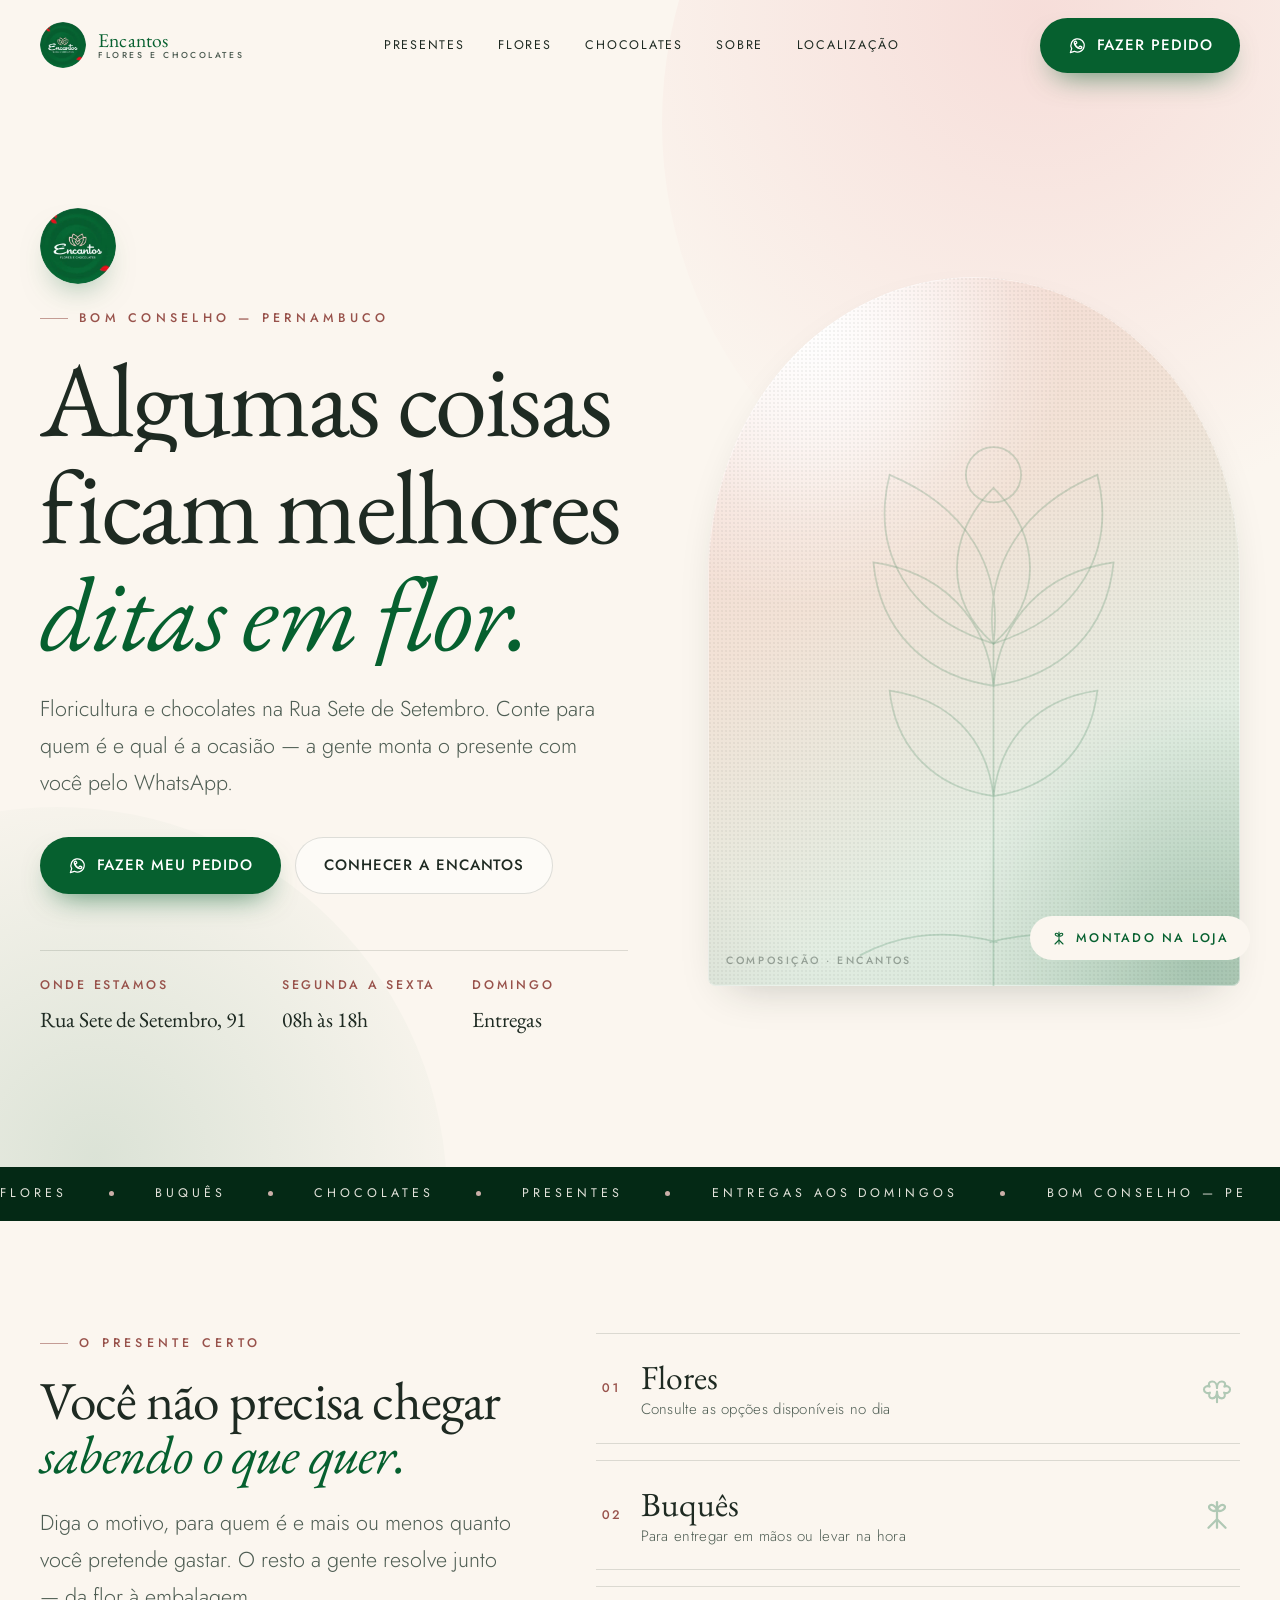
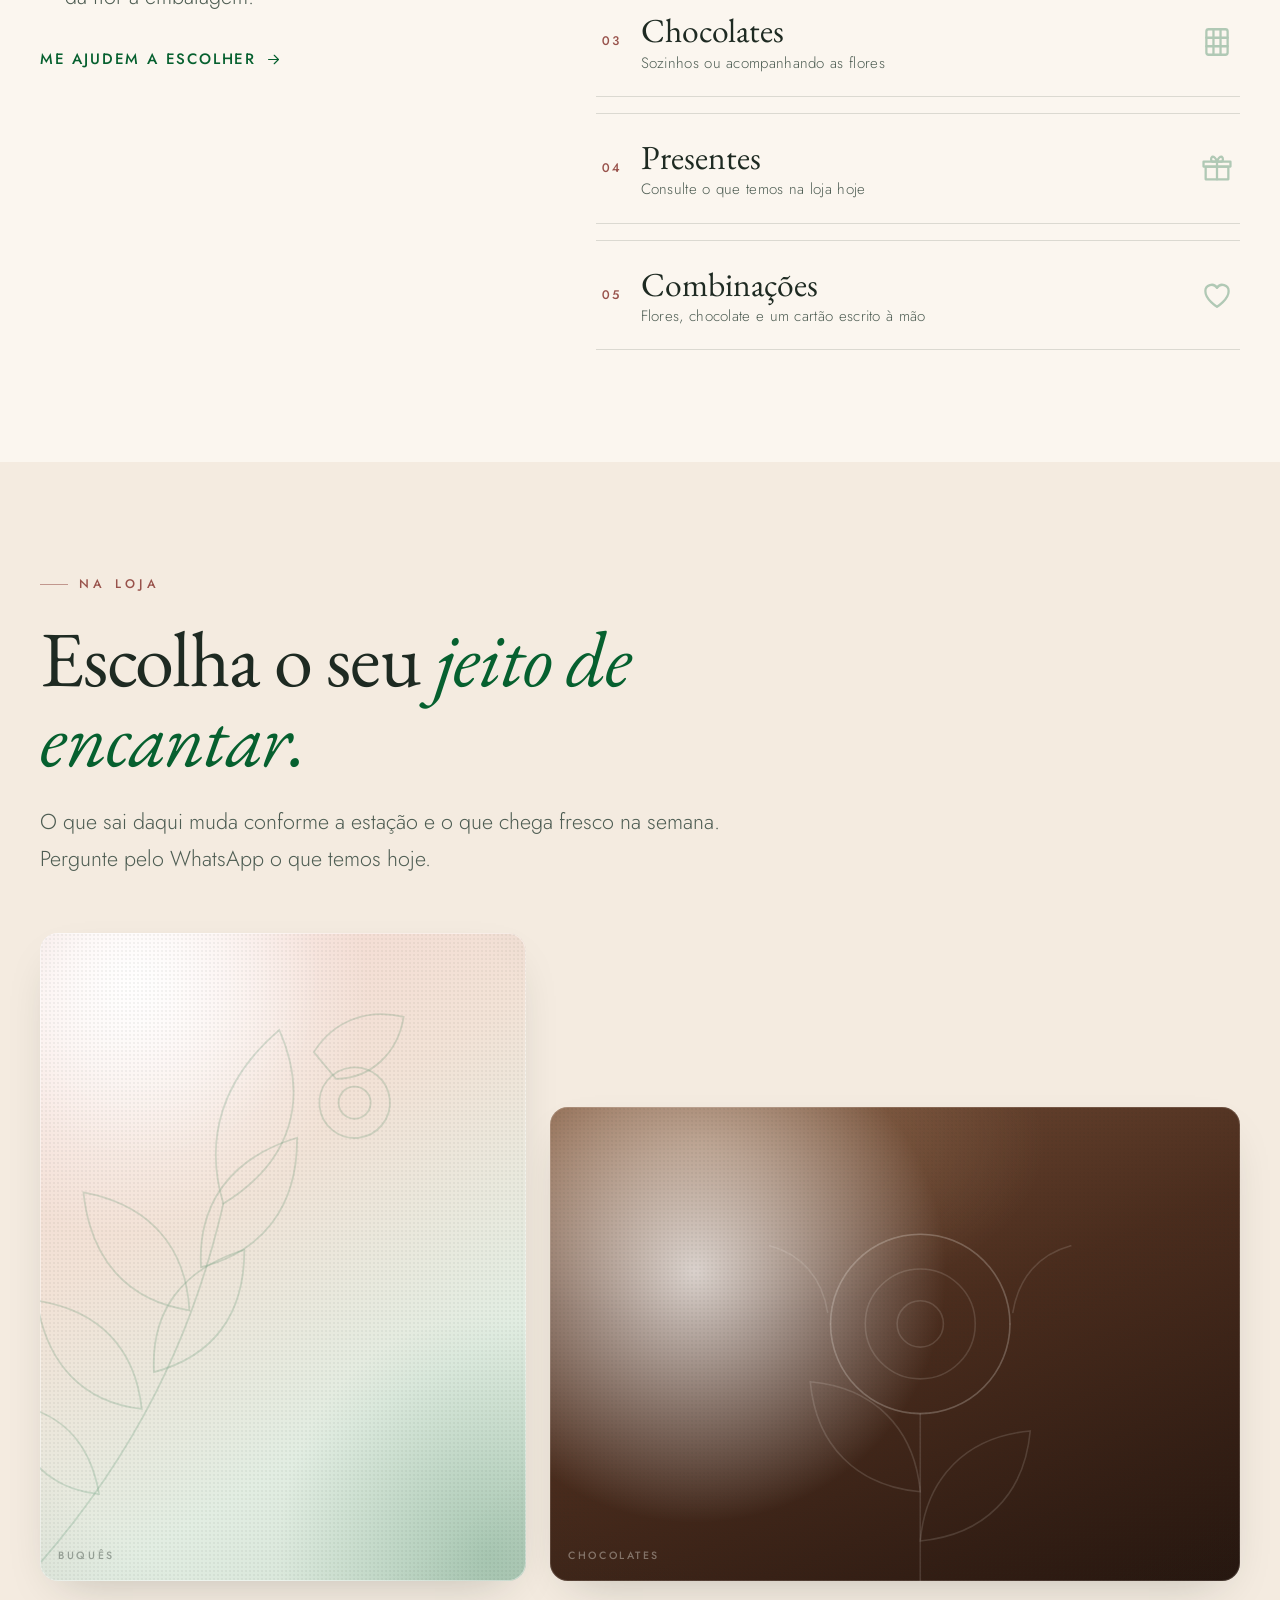
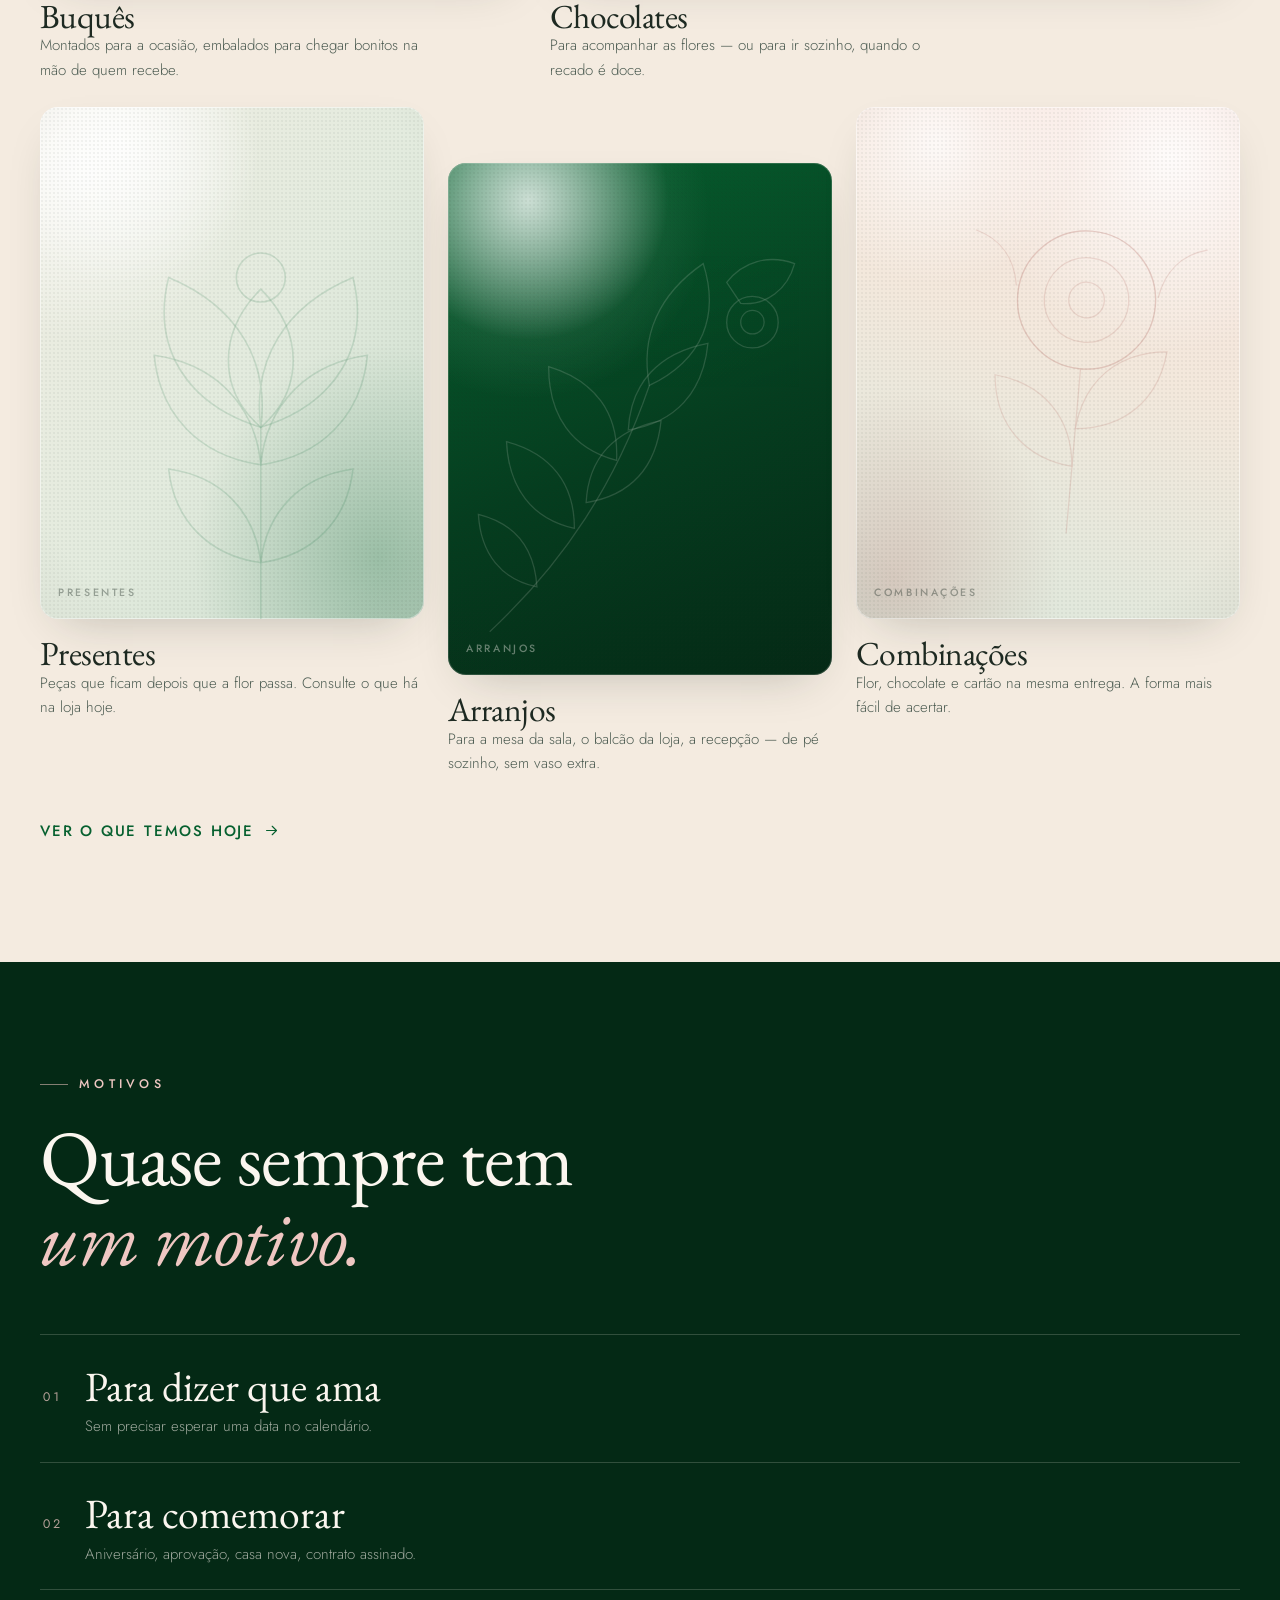
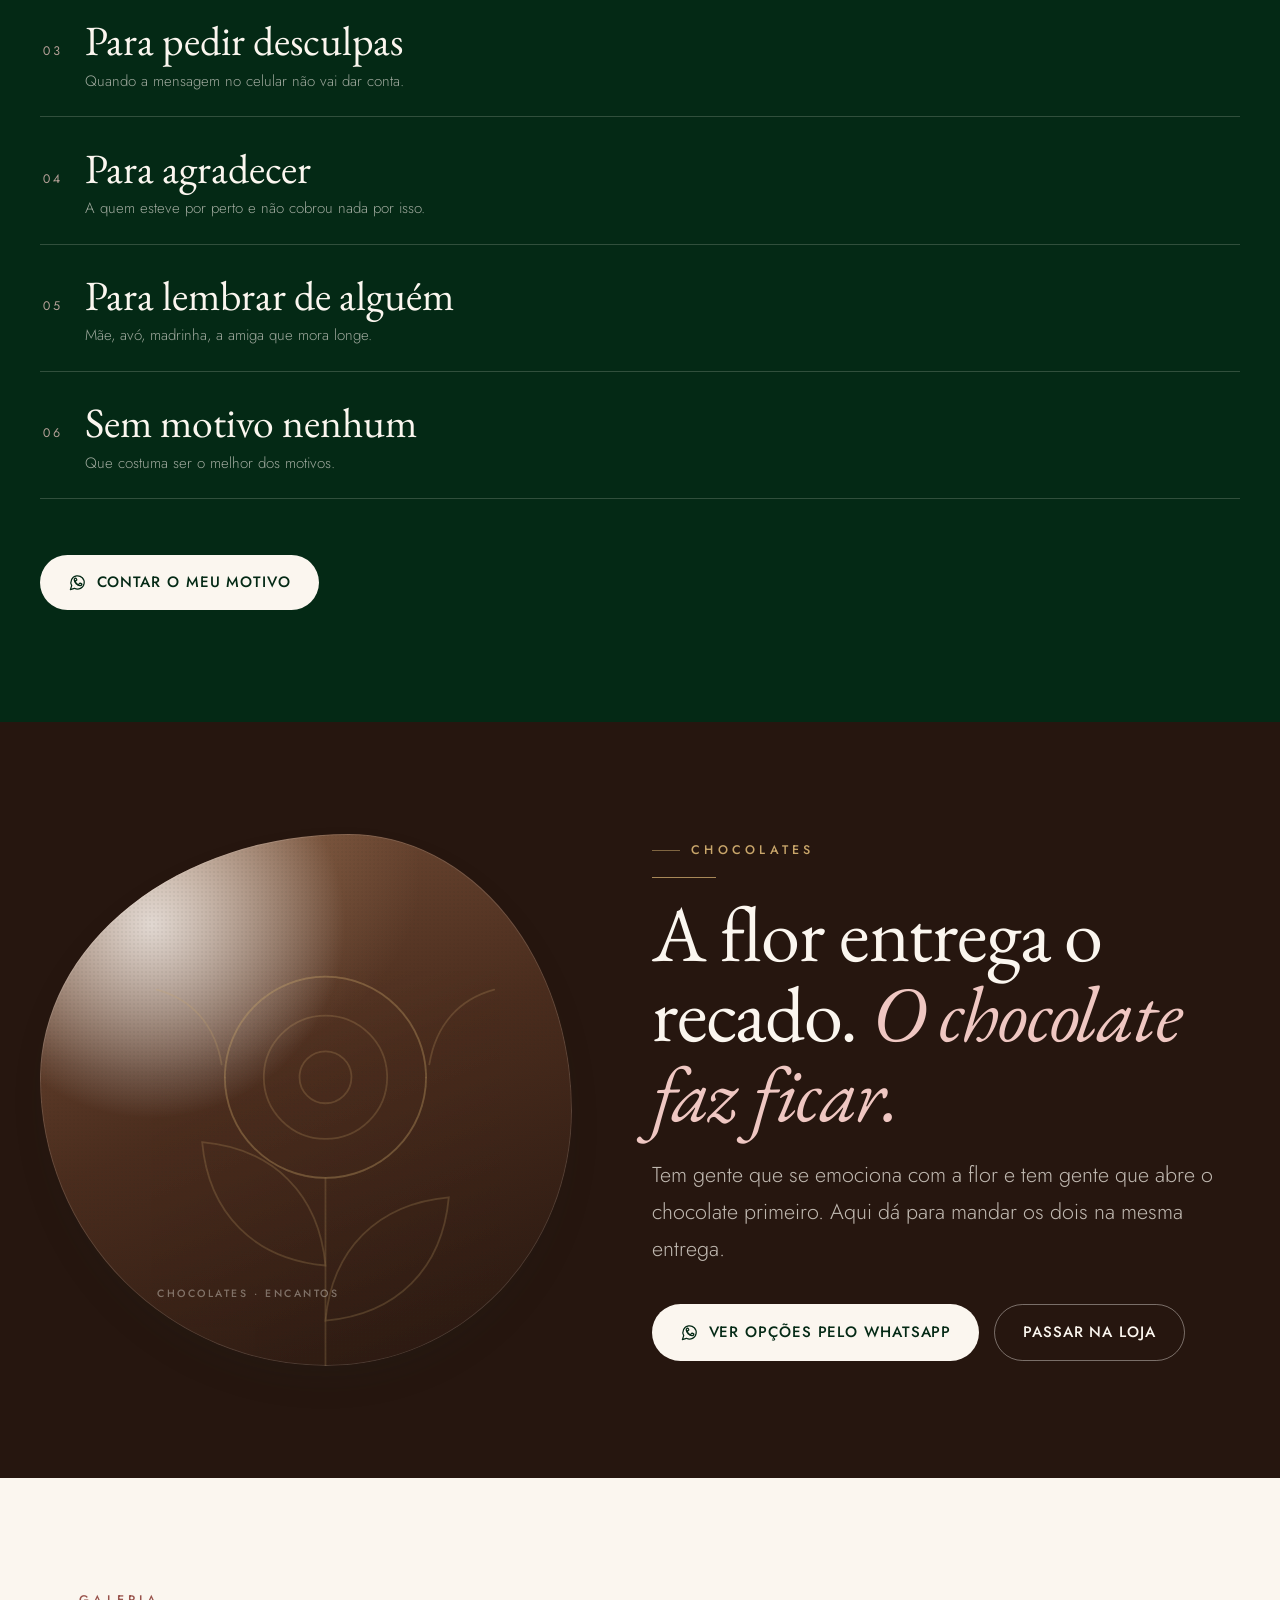
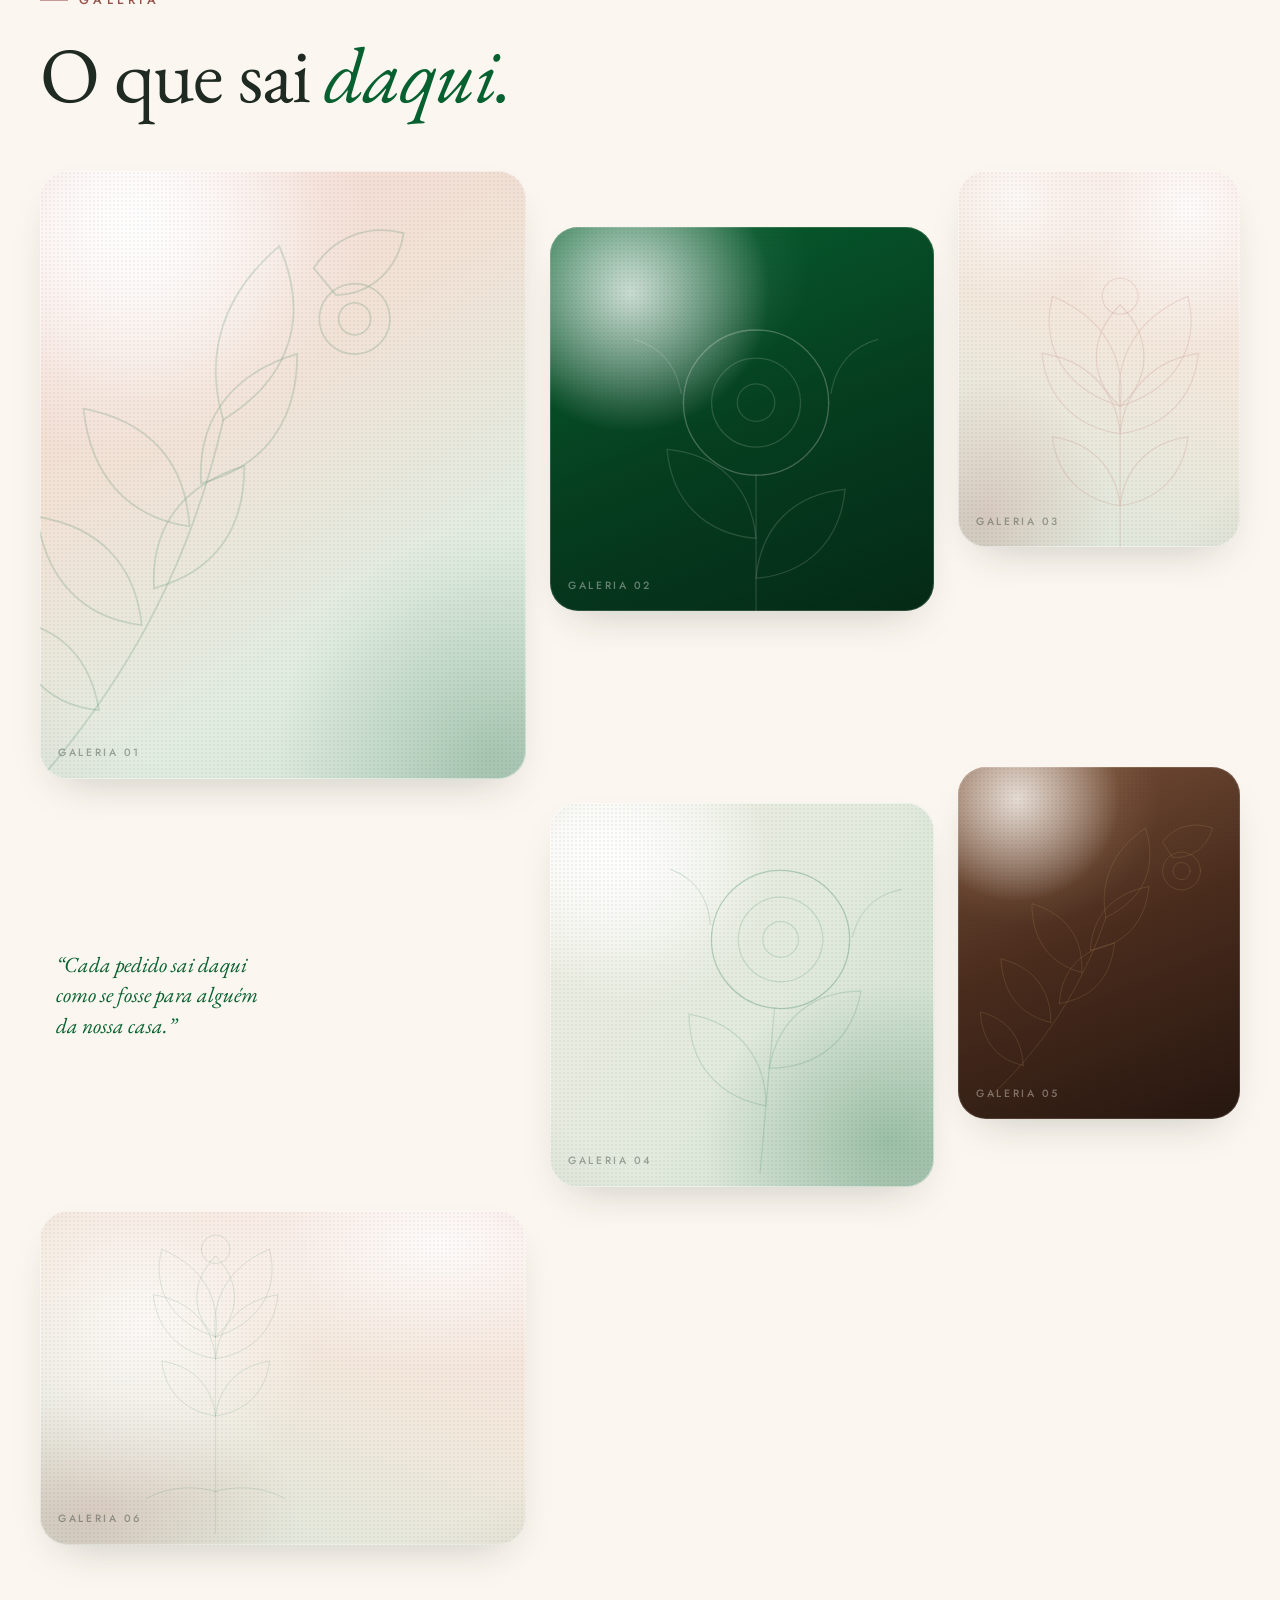
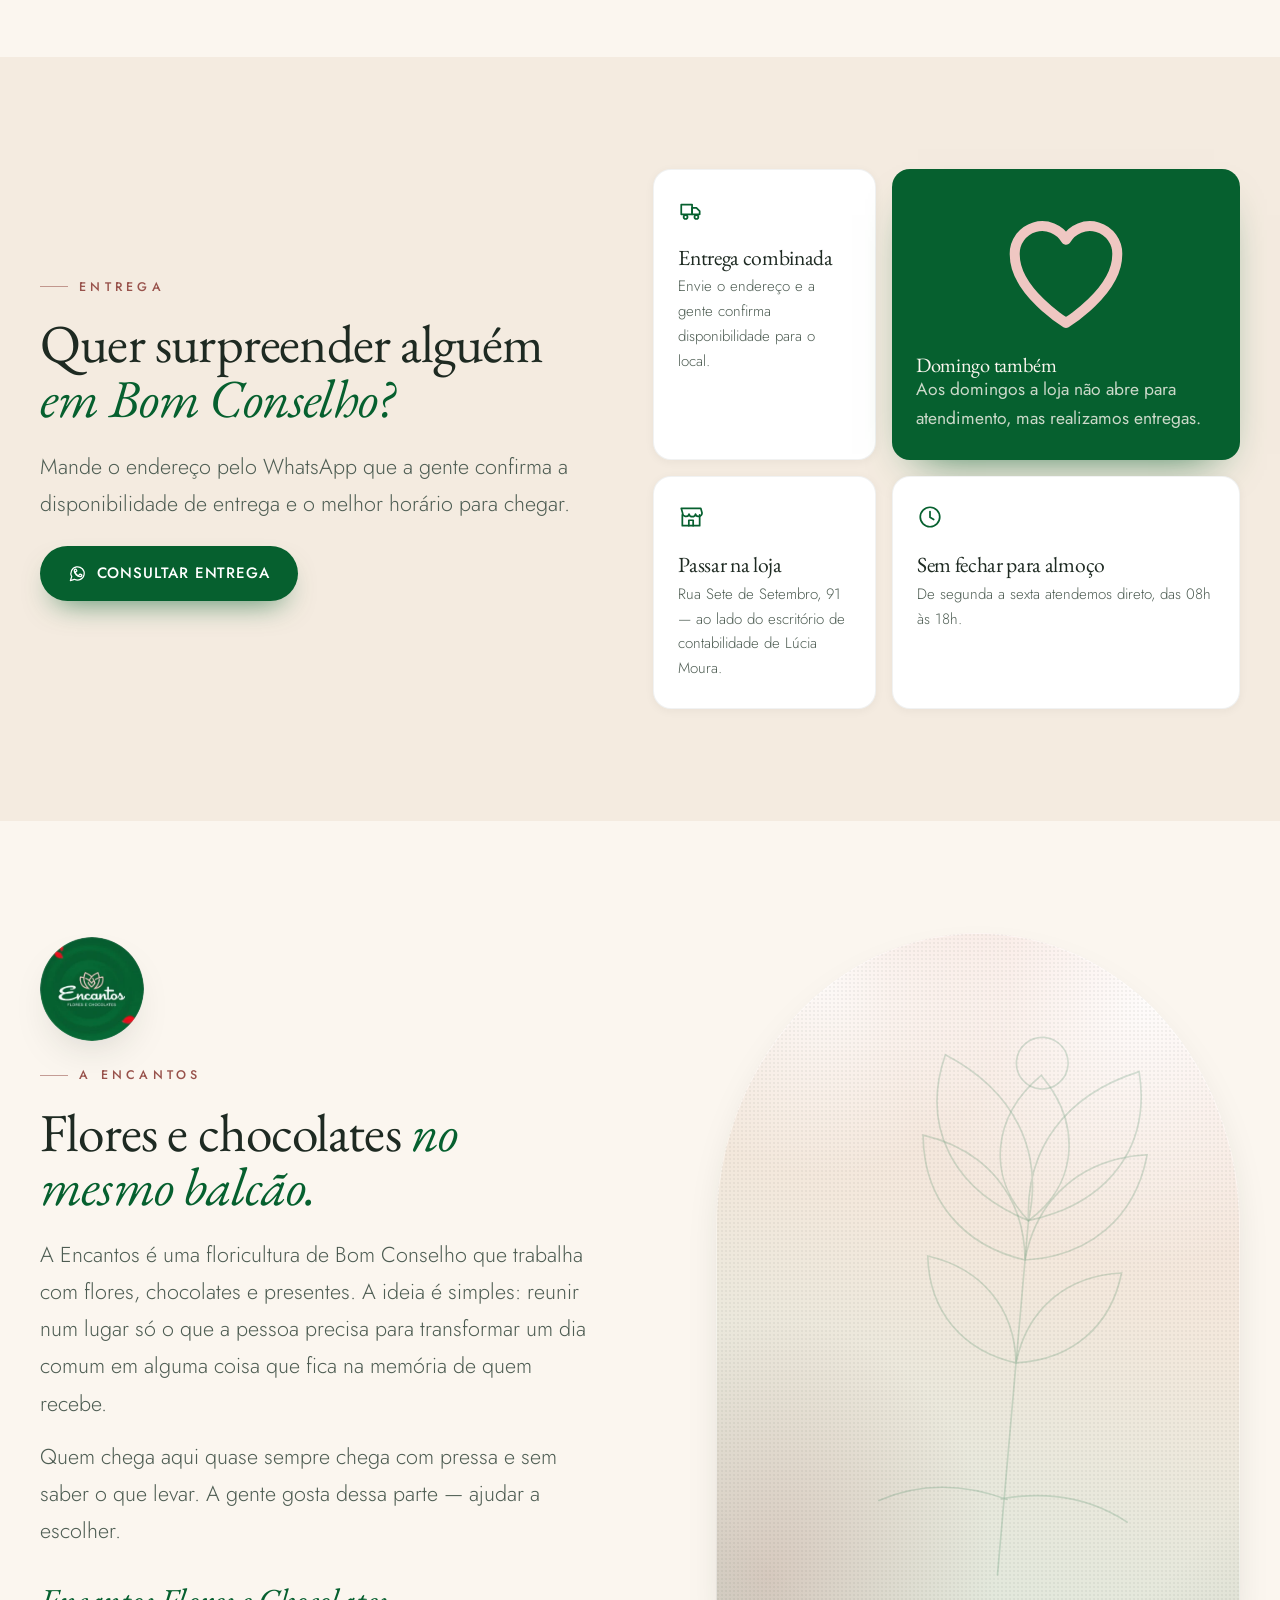
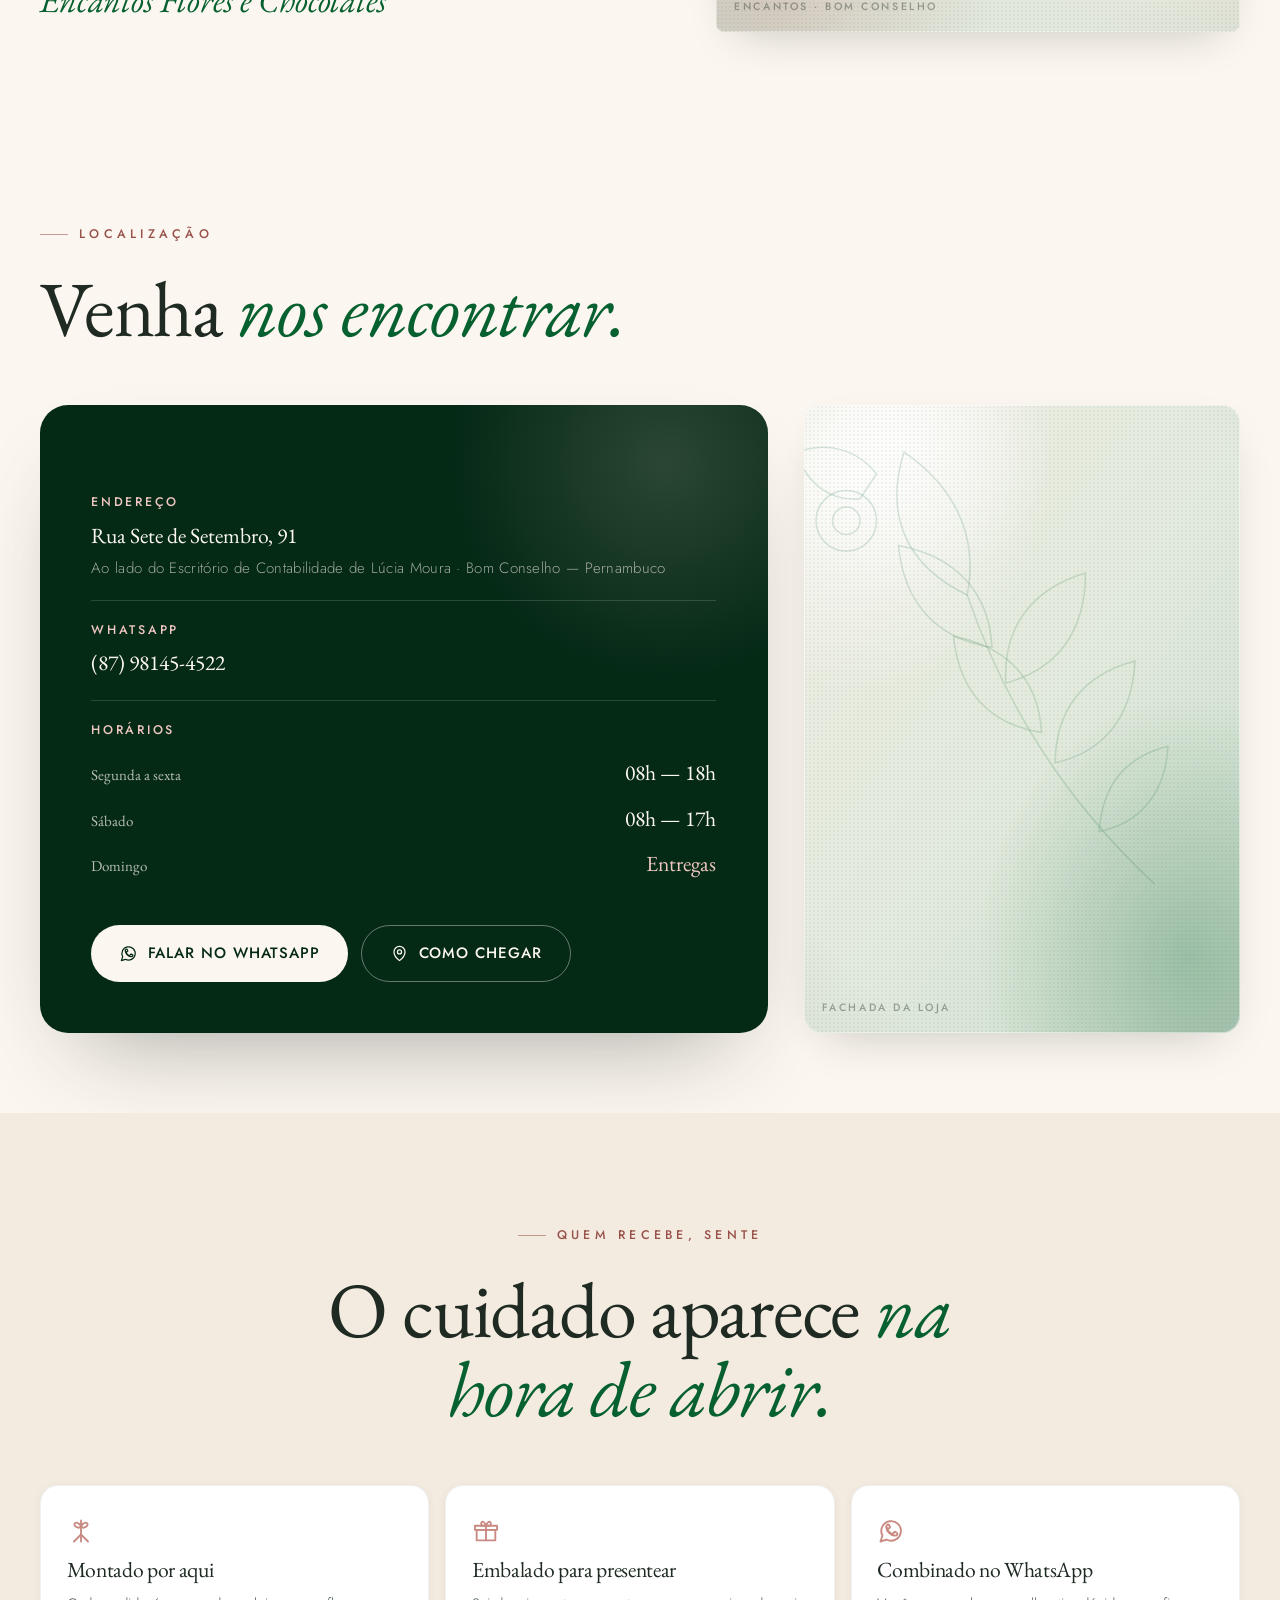
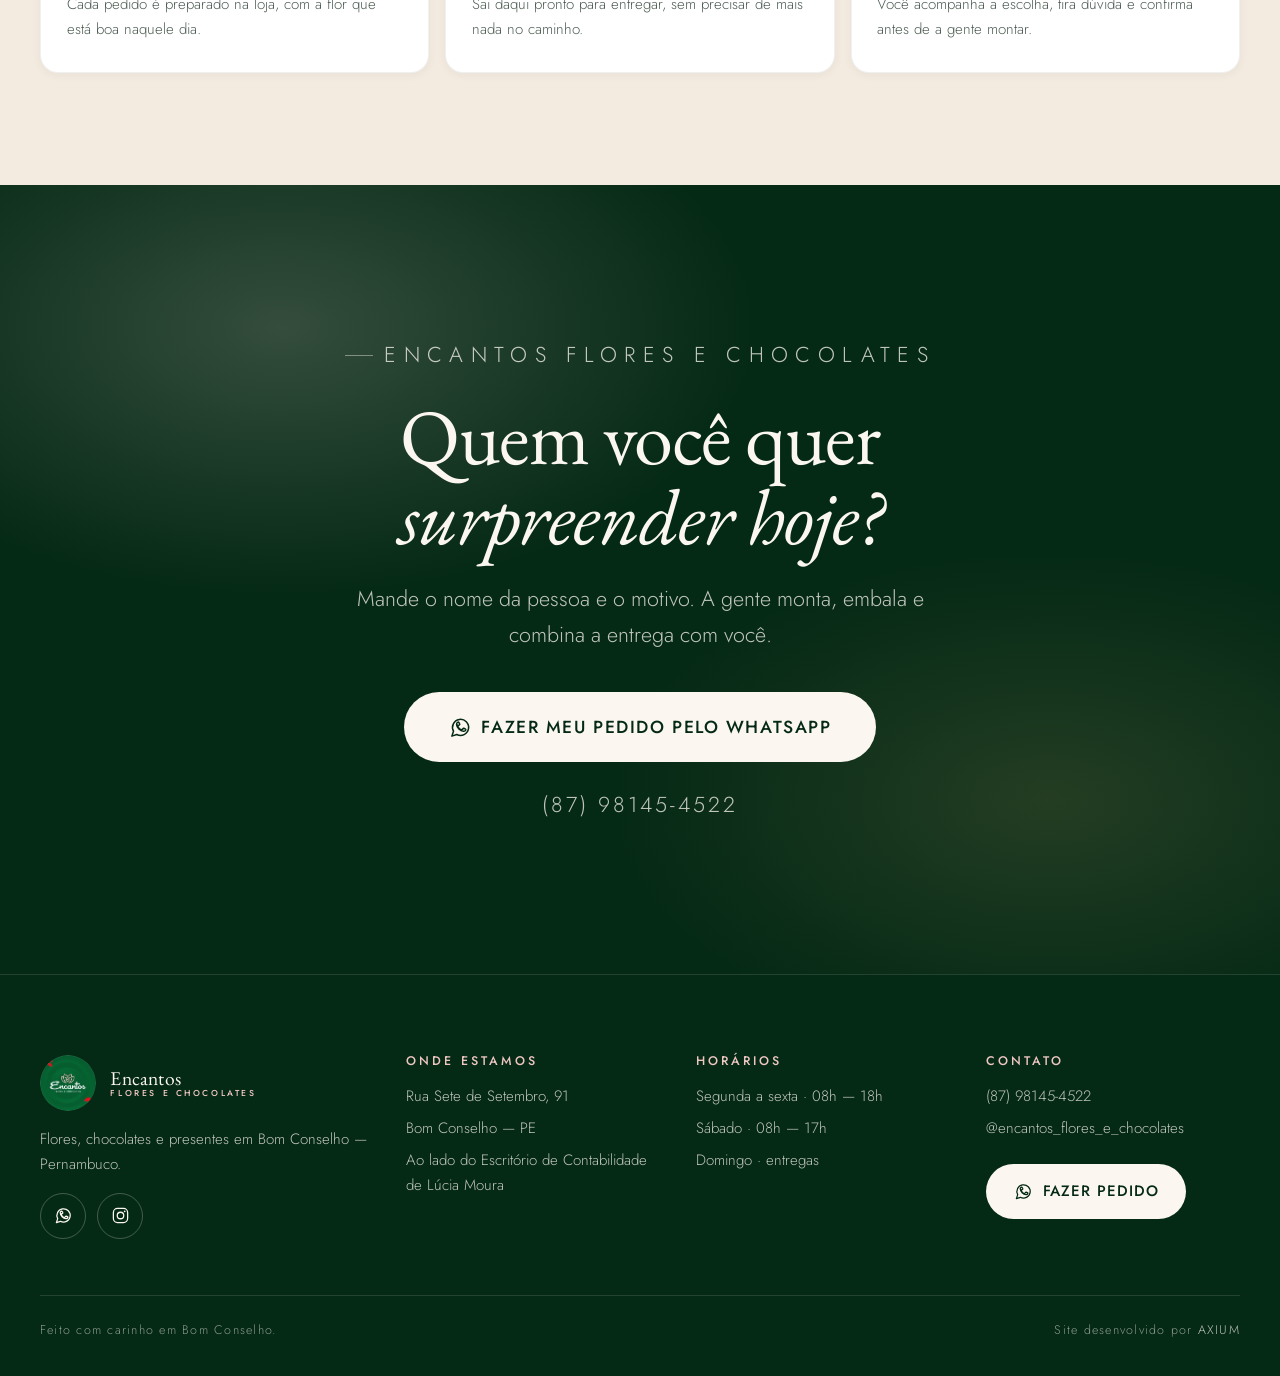
==== encantos/index.html @ b1420db5 "Landing page da Encantos Flores e Chocolates Landing page comercial para a Encantos Flores e Chocola" ====
<!DOCTYPE html>
<html lang="pt-BR">
<head>
<meta charset="utf-8">
<meta name="viewport" content="width=device-width, initial-scale=1, viewport-fit=cover">
<title>Encantos Flores e Chocolates — Bom Conselho/PE</title>
<meta name="description" content="Floricultura e chocolates em Bom Conselho — PE. Flores, buquês, chocolates e presentes. Rua Sete de Setembro, 91. Pedidos pelo WhatsApp (87) 98145-4522.">
<meta name="theme-color" content="#06602F">
<link rel="canonical" href="https://encantosfloresechocolates.com.br/">

<meta property="og:type" content="website">
<meta property="og:locale" content="pt_BR">
<meta property="og:site_name" content="Encantos Flores e Chocolates">
<meta property="og:title" content="Encantos Flores e Chocolates — Bom Conselho/PE">
<meta property="og:description" content="Flores, buquês, chocolates e presentes em Bom Conselho — PE. Peça pelo WhatsApp: (87) 98145-4522.">
<meta property="og:image" content="assets/img/og-image.jpg">
<meta property="og:image:width" content="1200">
<meta property="og:image:height" content="630">
<meta name="twitter:card" content="summary_large_image">
<meta name="twitter:title" content="Encantos Flores e Chocolates — Bom Conselho/PE">
<meta name="twitter:description" content="Flores, buquês, chocolates e presentes em Bom Conselho — PE.">
<meta name="twitter:image" content="assets/img/og-image.jpg">

<link rel="icon" href="assets/img/favicon-64.png" sizes="64x64">
<link rel="apple-touch-icon" href="assets/img/apple-touch-icon.png">

<link rel="preload" as="image" href="assets/img/logo.png">
<link rel="preload" as="font" type="font/woff2" href="assets/fonts/eb-garamond-400-latin.woff2" crossorigin>
<link rel="preload" as="font" type="font/woff2" href="assets/fonts/jost-400-latin.woff2" crossorigin>
<script>document.documentElement.className+=" js";</script>
<link rel="stylesheet" href="assets/css/fonts.css">
<link rel="stylesheet" href="assets/css/style.css">

<script type="application/ld+json">
{
  "@context":"https://schema.org",
  "@type":"Florist",
  "name":"Encantos Flores e Chocolates",
  "description":"Floricultura e chocolates em Bom Conselho, Pernambuco. Flores, buquês, chocolates e presentes.",
  "image":"assets/img/logo.png",
  "telephone":"+5587981454522",
  "address":{
    "@type":"PostalAddress",
    "streetAddress":"Rua Sete de Setembro, 91",
    "addressLocality":"Bom Conselho",
    "addressRegion":"PE",
    "addressCountry":"BR"
  },
  "sameAs":["https://www.instagram.com/encantos_floresechocolates/"],
  "openingHoursSpecification":[
    {"@type":"OpeningHoursSpecification","dayOfWeek":["Monday","Tuesday","Wednesday","Thursday","Friday"],"opens":"08:00","closes":"18:00"},
    {"@type":"OpeningHoursSpecification","dayOfWeek":"Saturday","opens":"08:00","closes":"17:00"}
  ]
}
</script>
</head>
<body>
<a class="pular" href="#conteudo">Pular para o conteúdo</a>

<!-- ======================= SPRITE DE ÍCONES / ARTE ======================= -->
<svg width="0" height="0" aria-hidden="true" style="position:absolute" focusable="false">
  <defs>
    <symbol id="i-zap" viewBox="0 0 24 24" fill="none" stroke="currentColor" stroke-width="1.6" stroke-linecap="round" stroke-linejoin="round">
      <path d="M3 21l1.7-5.1A8.4 8.4 0 1 1 8.1 19.3L3 21z"/><path d="M8.6 9.2c.2 1.9 1.3 3.5 3 4.6.5.3 1.1.5 1.7.6.4 0 .7-.2.9-.5l.5-.9c.2-.3.6-.4.9-.2l1.6.9c.3.2.4.6.3.9-.4.9-1.3 1.5-2.3 1.4-3.6-.3-7-3.7-7.3-7.3-.1-1 .5-1.9 1.4-2.3.3-.1.7 0 .9.3l.9 1.6c.2.3.1.7-.2.9l-.9.5c-.3.2-.5.5-.5.9"/>
    </symbol>
    <symbol id="i-insta" viewBox="0 0 24 24" fill="none" stroke="currentColor" stroke-width="1.6" stroke-linecap="round" stroke-linejoin="round">
      <rect x="3" y="3" width="18" height="18" rx="5.2"/><circle cx="12" cy="12" r="4.1"/><circle cx="17.3" cy="6.7" r="1.1" fill="currentColor" stroke="none"/>
    </symbol>
    <symbol id="i-seta" viewBox="0 0 24 24" fill="none" stroke="currentColor" stroke-width="1.6" stroke-linecap="round" stroke-linejoin="round">
      <path d="M5 12h14"/><path d="M13 6l6 6-6 6"/>
    </symbol>
    <symbol id="i-pin" viewBox="0 0 24 24" fill="none" stroke="currentColor" stroke-width="1.6" stroke-linecap="round" stroke-linejoin="round">
      <path d="M12 21s7-5.6 7-11a7 7 0 1 0-14 0c0 5.4 7 11 7 11z"/><circle cx="12" cy="10" r="2.6"/>
    </symbol>
    <symbol id="i-relogio" viewBox="0 0 24 24" fill="none" stroke="currentColor" stroke-width="1.6" stroke-linecap="round" stroke-linejoin="round">
      <circle cx="12" cy="12" r="9"/><path d="M12 7v5.3l3.4 2"/>
    </symbol>
    <symbol id="i-entrega" viewBox="0 0 24 24" fill="none" stroke="currentColor" stroke-width="1.6" stroke-linecap="round" stroke-linejoin="round">
      <path d="M3 7h10v9H3z"/><path d="M13 10h4l3 3v3h-7z"/><circle cx="7" cy="18.5" r="1.8"/><circle cx="17" cy="18.5" r="1.8"/>
    </symbol>
    <symbol id="i-presente" viewBox="0 0 24 24" fill="none" stroke="currentColor" stroke-width="1.6" stroke-linecap="round" stroke-linejoin="round">
      <path d="M4 11h16v9H4z"/><path d="M2.5 7.5h19V11h-19z"/><path d="M12 7.5V20"/>
      <path d="M12 7.5S10.8 4 8.7 4a2.2 2.2 0 0 0 0 3.5H12zM12 7.5S13.2 4 15.3 4a2.2 2.2 0 0 1 0 3.5H12z"/>
    </symbol>
    <symbol id="i-loja" viewBox="0 0 24 24" fill="none" stroke="currentColor" stroke-width="1.6" stroke-linecap="round" stroke-linejoin="round">
      <path d="M4 10v10h16V10"/><path d="M3 4h18l1.2 4.2a3.1 3.1 0 0 1-6 1.2 3.1 3.1 0 0 1-6 0 3.1 3.1 0 0 1-6-1.2z"/><path d="M10 20v-5h4v5"/>
    </symbol>
    <symbol id="i-flor" viewBox="0 0 24 24" fill="none" stroke="currentColor" stroke-width="1.5" stroke-linecap="round" stroke-linejoin="round">
      <path d="M12 12c0-2.7 1.4-4.6 3.4-4.6S18.5 9 17.2 11c1.9-.8 4 .1 4 2.1s-2.3 3-4.2 2.2c1.3 1.8.4 4-1.6 4S12 17.4 12 14.7"/>
      <path d="M12 12c0-2.7-1.4-4.6-3.4-4.6S5.5 9 6.8 11c-1.9-.8-4 .1-4 2.1s2.3 3 4.2 2.2c-1.3 1.8-.4 4 1.6 4S12 17.4 12 14.7"/>
      <path d="M12 14.7V22"/>
    </symbol>
    <symbol id="i-chocolate" viewBox="0 0 24 24" fill="none" stroke="currentColor" stroke-width="1.6" stroke-linecap="round" stroke-linejoin="round">
      <rect x="4.5" y="3" width="15" height="18" rx="1.6"/><path d="M4.5 9h15M4.5 15h15M9.5 3v18M14.5 3v18"/>
    </symbol>
    <symbol id="i-coracao" viewBox="0 0 24 24" fill="none" stroke="currentColor" stroke-width="1.6" stroke-linecap="round" stroke-linejoin="round">
      <path d="M12 20.3S3.8 15.3 3.8 9.4A4.4 4.4 0 0 1 12 7a4.4 4.4 0 0 1 8.2 2.4c0 5.9-8.2 10.9-8.2 10.9z"/>
    </symbol>
    <symbol id="i-fita" viewBox="0 0 24 24" fill="none" stroke="currentColor" stroke-width="1.6" stroke-linecap="round" stroke-linejoin="round">
      <path d="M12 3v18"/><path d="M12 8S9.5 3.5 7 5.2 9.8 11 12 8zM12 8s2.5-4.5 5-2.8S14.2 11 12 8z"/><path d="M6 21l6-6 6 6"/>
    </symbol>
    <symbol id="i-fechar" viewBox="0 0 24 24" fill="none" stroke="currentColor" stroke-width="1.6" stroke-linecap="round">
      <path d="M6 6l12 12M18 6L6 18"/>
    </symbol>
    <symbol id="i-petala" viewBox="0 0 40 40" fill="currentColor">
      <path d="M20 1c8 6 14 12 14 20 0 9-6 16-14 18C12 37 6 30 6 21 6 13 12 7 20 1z" opacity=".85"/>
    </symbol>

    <!-- Composições botânicas usadas nas molduras de fotografia -->
    <symbol id="bot-1" viewBox="0 0 400 500" fill="none" stroke="currentColor" stroke-width="1.1" stroke-linecap="round">
      <g opacity=".5">
        <path d="M200 470V236"/>
        <path d="M200 262c-42-6-70-34-74-76 42 6 70 34 74 76zM200 262c42-6 70-34 74-76-42 6-70 34-74 76z"/>
        <path d="M200 330c-36-5-60-29-64-65 36 5 60 29 64 65zM200 330c36-5 60-29 64-65-36 5-60 29-64 65z"/>
        <path d="M200 236c-30-26-30-66 0-96 30 30 30 70 0 96z"/>
        <path d="M200 236c-52-16-76-56-64-104 48 20 70 58 64 104zM200 236c52-16 76-56 64-104-48 20-70 58-64 104z"/>
        <circle cx="200" cy="132" r="17"/>
        <path d="M118 428c26-14 54-16 84-8M282 428c-26-14-54-16-84-8"/>
      </g>
    </symbol>
    <symbol id="bot-2" viewBox="0 0 400 400" fill="none" stroke="currentColor" stroke-width="1.1" stroke-linecap="round">
      <g opacity=".5">
        <path d="M60 360C124 300 168 232 196 150"/>
        <path d="M196 150c-8-42 8-78 46-104 14 44 0 82-46 104z"/>
        <path d="M168 214c-38-10-58-38-58-80 40 12 60 40 58 80zM178 188c40-6 64-32 68-74-42 8-66 34-68 74z"/>
        <path d="M132 272c-36-8-56-34-58-74 38 10 58 36 58 74zM142 250c38-6 60-30 64-70-40 8-62 32-64 70z"/>
        <path d="M100 322c-30-6-48-28-50-62 32 8 48 30 50 62z"/>
        <circle cx="284" cy="96" r="22"/><circle cx="284" cy="96" r="10"/>
        <path d="M262 62c14-18 36-24 58-16-6 22-24 36-46 34z"/>
      </g>
    </symbol>
    <symbol id="bot-3" viewBox="0 0 400 400" fill="none" stroke="currentColor" stroke-width="1.1" stroke-linecap="round">
      <g opacity=".5">
        <circle cx="200" cy="170" r="16"/><circle cx="200" cy="170" r="38"/><circle cx="200" cy="170" r="62"/>
        <path d="M200 108c-34 0-62 28-62 62M200 108c34 0 62 28 62 62"/>
        <path d="M138 170c0 34 28 62 62 62s62-28 62-62"/>
        <path d="M200 232v148"/>
        <path d="M200 286c-44-4-72-32-76-76 44 4 72 32 76 76zM200 320c44-4 72-32 76-76-44 4-72 32-76 76z"/>
        <path d="M96 116c22 6 36 22 40 46M304 116c-22 6-36 22-40 46"/>
      </g>
    </symbol>
  </defs>
</svg>

<!-- ============================== NAVEGAÇÃO ============================== -->
<header class="nav" id="nav">
  <div class="nav__in">
    <a class="marca" href="#topo" aria-label="Encantos Flores e Chocolates — início">
      <img src="assets/img/logo.png" width="46" height="46" alt="" fetchpriority="high">
      <span class="marca__txt">
        <span class="marca__n">Encantos</span>
        <span class="marca__s">Flores e Chocolates</span>
      </span>
    </a>

    <nav class="nav__links" aria-label="Navegação principal">
      <a href="#presentes">Presentes</a>
      <a href="#destaques">Flores</a>
      <a href="#chocolates">Chocolates</a>
      <a href="#sobre">Sobre</a>
      <a href="#localizacao">Localização</a>
    </nav>

    <a class="btn btn--p nav__cta" href="https://wa.me/5587981454522?text=Ol%C3%A1%21%20Vim%20pelo%20site%20e%20gostaria%20de%20fazer%20um%20pedido." target="_blank" rel="noopener">
      <svg aria-hidden="true"><use href="#i-zap"></use></svg> Fazer pedido
    </a>

    <button class="hamb" id="hamb" aria-expanded="false" aria-controls="menu" aria-label="Abrir menu">
      <span></span><span></span><span></span>
    </button>
  </div>
</header>

<div class="menu" id="menu" data-aberto="false" role="dialog" aria-modal="true" aria-label="Menu de navegação">
  <button class="menu__fechar" id="fechar-menu" aria-label="Fechar menu"><svg aria-hidden="true"><use href="#i-fechar"></use></svg></button>
  <nav aria-label="Navegação do menu">
    <a class="menu__l" href="#presentes">Presentes</a>
    <a class="menu__l" href="#destaques">Flores</a>
    <a class="menu__l" href="#chocolates">Chocolates</a>
    <a class="menu__l" href="#momentos">Momentos</a>
    <a class="menu__l" href="#sobre">Sobre</a>
    <a class="menu__l" href="#localizacao">Localização</a>
  </nav>
  <div class="menu__rodape">
    <a class="btn btn--claro" href="https://wa.me/5587981454522?text=Ol%C3%A1%21%20Vim%20pelo%20site%20e%20gostaria%20de%20fazer%20um%20pedido." target="_blank" rel="noopener">
      <svg aria-hidden="true"><use href="#i-zap"></use></svg> Fazer meu pedido
    </a>
    <small>Rua Sete de Setembro, 91 — Bom Conselho/PE</small>
    <small>(87) 98145-4522</small>
  </div>
</div>

<main id="conteudo">

<!-- ================================ HERO ================================ -->
<section class="hero" id="topo">
  <div class="hero__fundo" aria-hidden="true"></div>
  <div class="petalas" id="petalas" aria-hidden="true"></div>

  <div class="envol hero__grade">
    <div class="hero__texto">
      <img class="hero__selo" src="assets/img/logo.png" width="76" height="76" alt="Logotipo da Encantos Flores e Chocolates" fetchpriority="high">
      <p class="rotulo">Bom Conselho — Pernambuco</p>
      <h1>
        <span class="l"><span>Algumas coisas</span></span>
        <span class="l"><span>ficam melhores</span></span>
        <span class="l"><span><em>ditas em flor.</em></span></span>
      </h1>
      <p class="texto hero__sub">Floricultura e chocolates na Rua Sete de Setembro. Conte para quem é e qual é a ocasião — a gente monta o presente com você pelo WhatsApp.</p>

      <div class="hero__acoes">
        <a class="btn btn--p" href="https://wa.me/5587981454522?text=Ol%C3%A1%21%20Vim%20pelo%20site%20e%20quero%20montar%20um%20presente." target="_blank" rel="noopener">
          <svg aria-hidden="true"><use href="#i-zap"></use></svg> Fazer meu pedido
        </a>
        <a class="btn btn--s" href="#presentes">Conhecer a Encantos</a>
      </div>

      <dl class="hero__meta">
        <div><dt>Onde estamos</dt><dd>Rua Sete de Setembro, 91</dd></div>
        <div><dt>Segunda a sexta</dt><dd>08h às 18h</dd></div>
        <div><dt>Domingo</dt><dd>Entregas</dd></div>
      </dl>
    </div>

    <div class="hero__arte rev">
      <div class="ph ph--arco hero__moldura" data-foto="hero">
        <div class="ph__foto"></div>
        <div class="ph__arte" aria-hidden="true" style="color:rgba(6,96,47,.34)"><svg preserveAspectRatio="xMidYMid slice"><use href="#bot-1"></use></svg></div>
        <span class="ph__nota">Composição · Encantos</span>
      </div>
      <p class="hero__etiqueta"><svg aria-hidden="true"><use href="#i-fita"></use></svg> Montado na loja</p>
    </div>
  </div>
</section>

<!-- =============================== FAIXA =============================== -->
<div class="faixa" aria-hidden="true">
  <div class="faixa__trilho">
    <span>Flores</span><span>Buquês</span><span>Chocolates</span><span>Presentes</span><span>Entregas aos domingos</span><span>Bom Conselho — PE</span>
  </div>
  <div class="faixa__trilho">
    <span>Flores</span><span>Buquês</span><span>Chocolates</span><span>Presentes</span><span>Entregas aos domingos</span><span>Bom Conselho — PE</span>
  </div>
</div>

<!-- ========================== O PRESENTE CERTO ========================== -->
<section class="secao" id="presentes">
  <div class="envol presente">
    <div class="presente__texto rev">
      <p class="rotulo">O presente certo</p>
      <h2 class="titulo" style="margin-top:1.2rem">Você não precisa chegar <em>sabendo o que quer.</em></h2>
      <p class="texto" style="margin-top:1.4rem">Diga o motivo, para quem é e mais ou menos quanto você pretende gastar. O resto a gente resolve junto — da flor à embalagem.</p>
      <a class="link-seta" style="margin-top:1.6rem" href="https://wa.me/5587981454522?text=Ol%C3%A1%21%20Preciso%20de%20ajuda%20para%20escolher%20um%20presente." target="_blank" rel="noopener">
        Me ajudem a escolher <svg aria-hidden="true"><use href="#i-seta"></use></svg>
      </a>
    </div>

    <ul class="cats rev" data-atraso="1">
      <li><a class="cat" href="https://wa.me/5587981454522?text=Ol%C3%A1%21%20Gostaria%20de%20ver%20op%C3%A7%C3%B5es%20de%20flores." target="_blank" rel="noopener">
        <span class="cat__n">01</span>
        <span class="cat__t">Flores<span class="cat__d">Consulte as opções disponíveis no dia</span></span>
        <svg class="cat__i" aria-hidden="true"><use href="#i-flor"></use></svg>
      </a></li>
      <li><a class="cat" href="https://wa.me/5587981454522?text=Ol%C3%A1%21%20Gostaria%20de%20ver%20op%C3%A7%C3%B5es%20de%20buqu%C3%AAs." target="_blank" rel="noopener">
        <span class="cat__n">02</span>
        <span class="cat__t">Buquês<span class="cat__d">Para entregar em mãos ou levar na hora</span></span>
        <svg class="cat__i" aria-hidden="true"><use href="#i-fita"></use></svg>
      </a></li>
      <li><a class="cat" href="https://wa.me/5587981454522?text=Ol%C3%A1%21%20Gostaria%20de%20ver%20op%C3%A7%C3%B5es%20de%20chocolates." target="_blank" rel="noopener">
        <span class="cat__n">03</span>
        <span class="cat__t">Chocolates<span class="cat__d">Sozinhos ou acompanhando as flores</span></span>
        <svg class="cat__i" aria-hidden="true"><use href="#i-chocolate"></use></svg>
      </a></li>
      <li><a class="cat" href="https://wa.me/5587981454522?text=Ol%C3%A1%21%20Gostaria%20de%20ver%20op%C3%A7%C3%B5es%20de%20presentes." target="_blank" rel="noopener">
        <span class="cat__n">04</span>
        <span class="cat__t">Presentes<span class="cat__d">Consulte o que temos na loja hoje</span></span>
        <svg class="cat__i" aria-hidden="true"><use href="#i-presente"></use></svg>
      </a></li>
      <li><a class="cat" href="https://wa.me/5587981454522?text=Ol%C3%A1%21%20Quero%20montar%20uma%20combina%C3%A7%C3%A3o%20de%20flores%20com%20chocolate." target="_blank" rel="noopener">
        <span class="cat__n">05</span>
        <span class="cat__t">Combinações<span class="cat__d">Flores, chocolate e um cartão escrito à mão</span></span>
        <svg class="cat__i" aria-hidden="true"><use href="#i-coracao"></use></svg>
      </a></li>
    </ul>
  </div>
</section>

<!-- ============================= DESTAQUES ============================= -->
<section class="secao secao--creme2" id="destaques">
  <div class="envol">
    <div class="cabeca rev">
      <p class="rotulo">Na loja</p>
      <h2 class="titulo-g">Escolha o seu <em>jeito de encantar.</em></h2>
      <p class="texto">O que sai daqui muda conforme a estação e o que chega fresco na semana. Pergunte pelo WhatsApp o que temos hoje.</p>
    </div>

    <div class="destaques">
      <article class="dest dest--a rev">
        <div class="ph ph--suave dest__cima ph-a" data-foto="buques">
          <div class="ph__foto"></div>
          <div class="ph__arte" aria-hidden="true" style="color:rgba(6,96,47,.3)"><svg preserveAspectRatio="xMidYMid slice"><use href="#bot-2"></use></svg></div>
          <span class="ph__nota">Buquês</span>
        </div>
        <div>
          <h3>Buquês</h3>
          <p>Montados para a ocasião, embalados para chegar bonitos na mão de quem recebe.</p>
        </div>
      </article>

      <article class="dest dest--b rev" data-atraso="1">
        <div class="ph ph--suave dest__larga ph--choc" data-foto="chocolates">
          <div class="ph__foto"></div>
          <div class="ph__arte" aria-hidden="true" style="color:rgba(251,246,239,.28)"><svg preserveAspectRatio="xMidYMid slice"><use href="#bot-3"></use></svg></div>
          <span class="ph__nota">Chocolates</span>
        </div>
        <div>
          <h3>Chocolates</h3>
          <p>Para acompanhar as flores — ou para ir sozinho, quando o recado é doce.</p>
        </div>
      </article>

      <article class="dest dest--c rev">
        <div class="ph ph--suave dest__cima ph-g3 ph-c" data-foto="presentes">
          <div class="ph__foto"></div>
          <div class="ph__arte" aria-hidden="true" style="color:rgba(6,96,47,.28)"><svg preserveAspectRatio="xMidYMid slice"><use href="#bot-1"></use></svg></div>
          <span class="ph__nota">Presentes</span>
        </div>
        <div>
          <h3>Presentes</h3>
          <p>Peças que ficam depois que a flor passa. Consulte o que há na loja hoje.</p>
        </div>
      </article>

      <article class="dest dest--d rev" data-atraso="1">
        <div class="ph ph--suave dest__cima ph--verde" data-foto="arranjos">
          <div class="ph__foto"></div>
          <div class="ph__arte" aria-hidden="true" style="color:rgba(251,246,239,.3)"><svg preserveAspectRatio="xMidYMid slice"><use href="#bot-2"></use></svg></div>
          <span class="ph__nota">Arranjos</span>
        </div>
        <div>
          <h3>Arranjos</h3>
          <p>Para a mesa da sala, o balcão da loja, a recepção — de pé sozinho, sem vaso extra.</p>
        </div>
      </article>

      <article class="dest dest--e rev" data-atraso="2">
        <div class="ph ph--suave dest__cima ph-g2 ph-b" data-foto="combinacoes">
          <div class="ph__foto"></div>
          <div class="ph__arte" aria-hidden="true" style="color:rgba(196,138,130,.5)"><svg preserveAspectRatio="xMidYMid slice"><use href="#bot-3"></use></svg></div>
          <span class="ph__nota">Combinações</span>
        </div>
        <div>
          <h3>Combinações</h3>
          <p>Flor, chocolate e cartão na mesma entrega. A forma mais fácil de acertar.</p>
        </div>
      </article>
    </div>

    <p style="margin-top:var(--s-4)" class="rev">
      <a class="link-seta" href="https://wa.me/5587981454522?text=Ol%C3%A1%21%20O%20que%20voc%C3%AAs%20t%C3%AAm%20dispon%C3%ADvel%20hoje%3F" target="_blank" rel="noopener">
        Ver o que temos hoje <svg aria-hidden="true"><use href="#i-seta"></use></svg>
      </a>
    </p>
  </div>
</section>

<!-- ============================= MOMENTOS ============================= -->
<section class="secao secao--verde claro" id="momentos">
  <div class="envol">
    <div class="cabeca rev" style="max-width:600px">
      <p class="rotulo rotulo--claro">Motivos</p>
      <h2 class="titulo-g">Quase sempre tem <em>um motivo.</em></h2>
    </div>

    <ul class="momentos">
      <li class="momento rev"><span class="momento__n">01</span>
        <span class="momento__t">Para dizer que ama<span class="momento__d">Sem precisar esperar uma data no calendário.</span></span></li>
      <li class="momento rev"><span class="momento__n">02</span>
        <span class="momento__t">Para comemorar<span class="momento__d">Aniversário, aprovação, casa nova, contrato assinado.</span></span></li>
      <li class="momento rev"><span class="momento__n">03</span>
        <span class="momento__t">Para pedir desculpas<span class="momento__d">Quando a mensagem no celular não vai dar conta.</span></span></li>
      <li class="momento rev"><span class="momento__n">04</span>
        <span class="momento__t">Para agradecer<span class="momento__d">A quem esteve por perto e não cobrou nada por isso.</span></span></li>
      <li class="momento rev"><span class="momento__n">05</span>
        <span class="momento__t">Para lembrar de alguém<span class="momento__d">Mãe, avó, madrinha, a amiga que mora longe.</span></span></li>
      <li class="momento rev"><span class="momento__n">06</span>
        <span class="momento__t">Sem motivo nenhum<span class="momento__d">Que costuma ser o melhor dos motivos.</span></span></li>
    </ul>

    <div style="margin-top:var(--s-5)" class="rev">
      <a class="btn btn--claro" href="https://wa.me/5587981454522?text=Ol%C3%A1%21%20Quero%20presentear%20algu%C3%A9m.%20Podem%20me%20ajudar%20a%20escolher%3F" target="_blank" rel="noopener">
        <svg aria-hidden="true"><use href="#i-zap"></use></svg> Contar o meu motivo
      </a>
    </div>
  </div>
</section>

<!-- ============================ CHOCOLATES ============================ -->
<section class="secao secao--choc claro" id="chocolates">
  <div class="envol choc-grade">
    <div class="choc-grade__texto rev">
      <p class="rotulo">Chocolates</p>
      <div class="fio-ouro" aria-hidden="true"></div>
      <h2 class="titulo-g">A flor entrega o recado. <em>O chocolate faz ficar.</em></h2>
      <p class="texto" style="margin-top:1.4rem">Tem gente que se emociona com a flor e tem gente que abre o chocolate primeiro. Aqui dá para mandar os dois na mesma entrega.</p>
      <div style="margin-top:var(--s-4);display:flex;flex-wrap:wrap;gap:.9rem">
        <a class="btn btn--claro" href="https://wa.me/5587981454522?text=Ol%C3%A1%21%20Quais%20chocolates%20voc%C3%AAs%20t%C3%AAm%20dispon%C3%ADveis%3F" target="_blank" rel="noopener">
          <svg aria-hidden="true"><use href="#i-zap"></use></svg> Ver opções pelo WhatsApp
        </a>
        <a class="btn btn--contorno-claro" href="#localizacao">Passar na loja</a>
      </div>
    </div>

    <div class="choc-grade__arte rev" data-atraso="1">
      <div class="ph ph--organica ph--choc" data-foto="chocolate-destaque">
        <div class="ph__foto"></div>
        <div class="ph__arte" aria-hidden="true" style="color:rgba(201,166,107,.45)"><svg preserveAspectRatio="xMidYMid slice"><use href="#bot-3"></use></svg></div>
        <span class="ph__nota">Chocolates · Encantos</span>
      </div>
    </div>
  </div>
</section>

<!-- ============================== GALERIA ============================== -->
<section class="secao" id="galeria">
  <div class="envol">
    <div class="cabeca rev">
      <p class="rotulo">Galeria</p>
      <h2 class="titulo-g">O que sai <em>daqui.</em></h2>
    </div>

    <div class="galeria">
      <div class="ph ga g1 ph-a rev" data-foto="galeria-1">
        <div class="ph__foto"></div>
        <div class="ph__arte" aria-hidden="true" style="color:rgba(6,96,47,.3)"><svg preserveAspectRatio="xMidYMid slice"><use href="#bot-2"></use></svg></div>
        <span class="ph__nota">Galeria 01</span>
      </div>
      <div class="ph gb g2 ph--verde rev" data-atraso="1" data-foto="galeria-2">
        <div class="ph__foto"></div>
        <div class="ph__arte" aria-hidden="true" style="color:rgba(251,246,239,.3)"><svg preserveAspectRatio="xMidYMid slice"><use href="#bot-3"></use></svg></div>
        <span class="ph__nota">Galeria 02</span>
      </div>
      <div class="ph gc g3 ph-g2 ph-c rev" data-atraso="2" data-foto="galeria-3">
        <div class="ph__foto"></div>
        <div class="ph__arte" aria-hidden="true" style="color:rgba(196,138,130,.48)"><svg preserveAspectRatio="xMidYMid slice"><use href="#bot-1"></use></svg></div>
        <span class="ph__nota">Galeria 03</span>
      </div>

      <p class="galeria__nota rev">“Cada pedido sai daqui<br>como se fosse para alguém<br>da nossa casa.”</p>

      <div class="ph gd g4 ph-g3 ph-b rev" data-foto="galeria-4">
        <div class="ph__foto"></div>
        <div class="ph__arte" aria-hidden="true" style="color:rgba(6,96,47,.28)"><svg preserveAspectRatio="xMidYMid slice"><use href="#bot-3"></use></svg></div>
        <span class="ph__nota">Galeria 04</span>
      </div>
      <div class="ph ge g5 ph--choc rev" data-atraso="1" data-foto="galeria-5">
        <div class="ph__foto"></div>
        <div class="ph__arte" aria-hidden="true" style="color:rgba(201,166,107,.4)"><svg preserveAspectRatio="xMidYMid slice"><use href="#bot-2"></use></svg></div>
        <span class="ph__nota">Galeria 05</span>
      </div>
      <div class="ph gf g6 ph-g2 ph-d rev" data-atraso="2" data-foto="galeria-6">
        <div class="ph__foto"></div>
        <div class="ph__arte" aria-hidden="true" style="color:rgba(6,96,47,.26)"><svg preserveAspectRatio="xMidYMid slice"><use href="#bot-1"></use></svg></div>
        <span class="ph__nota">Galeria 06</span>
      </div>
    </div>
  </div>
</section>

<!-- ============================== ENTREGA ============================== -->
<section class="secao secao--creme2" id="entrega">
  <div class="envol entrega">
    <div class="rev">
      <p class="rotulo">Entrega</p>
      <h2 class="titulo" style="margin-top:1.2rem">Quer surpreender alguém <em>em Bom Conselho?</em></h2>
      <p class="texto" style="margin-top:1.4rem">Mande o endereço pelo WhatsApp que a gente confirma a disponibilidade de entrega e o melhor horário para chegar.</p>
      <a class="btn btn--p" style="margin-top:var(--s-3)" href="https://wa.me/5587981454522?text=Ol%C3%A1%21%20Gostaria%20de%20consultar%20a%20entrega%20para%20um%20endere%C3%A7o." target="_blank" rel="noopener">
        <svg aria-hidden="true"><use href="#i-zap"></use></svg> Consultar entrega
      </a>
    </div>

    <div class="cartoes rev" data-atraso="1">
      <div class="cartao">
        <svg aria-hidden="true"><use href="#i-entrega"></use></svg>
        <h3>Entrega combinada</h3>
        <p>Envie o endereço e a gente confirma disponibilidade para o local.</p>
      </div>
      <div class="destaque-domingo">
        <svg aria-hidden="true"><use href="#i-coracao"></use></svg>
        <h3>Domingo também</h3>
        <p>Aos domingos a loja não abre para atendimento, mas realizamos entregas.</p>
      </div>
      <div class="cartao">
        <svg aria-hidden="true"><use href="#i-loja"></use></svg>
        <h3>Passar na loja</h3>
        <p>Rua Sete de Setembro, 91 — ao lado do escritório de contabilidade de Lúcia Moura.</p>
      </div>
      <div class="cartao">
        <svg aria-hidden="true"><use href="#i-relogio"></use></svg>
        <h3>Sem fechar para almoço</h3>
        <p>De segunda a sexta atendemos direto, das 08h às 18h.</p>
      </div>
    </div>
  </div>
</section>

<!-- =============================== SOBRE =============================== -->
<section class="secao" id="sobre">
  <div class="envol sobre">
    <div class="rev">
      <img class="sobre__marca" src="assets/img/logo.png" width="104" height="104" alt="Logotipo da Encantos Flores e Chocolates" loading="lazy">
      <p class="rotulo">A Encantos</p>
      <h2 class="titulo" style="margin-top:1.2rem">Flores e chocolates <em>no mesmo balcão.</em></h2>
      <p class="texto" style="margin-top:1.4rem">A Encantos é uma floricultura de Bom Conselho que trabalha com flores, chocolates e presentes. A ideia é simples: reunir num lugar só o que a pessoa precisa para transformar um dia comum em alguma coisa que fica na memória de quem recebe.</p>
      <p class="texto" style="margin-top:1rem">Quem chega aqui quase sempre chega com pressa e sem saber o que levar. A gente gosta dessa parte — ajudar a escolher.</p>
      <p class="assinatura">Encantos Flores e Chocolates</p>
    </div>

    <div class="sobre__arte rev" data-atraso="1">
      <div class="ph ph--arco ph-g2 ph-b" data-foto="sobre">
        <div class="ph__foto"></div>
        <div class="ph__arte" aria-hidden="true" style="color:rgba(6,96,47,.32)"><svg preserveAspectRatio="xMidYMid slice"><use href="#bot-1"></use></svg></div>
        <span class="ph__nota">Encantos · Bom Conselho</span>
      </div>
    </div>
  </div>
</section>

<!-- ============================ LOCALIZAÇÃO ============================ -->
<section class="secao secao--compacta" id="localizacao">
  <div class="envol">
    <div class="cabeca rev">
      <p class="rotulo">Localização</p>
      <h2 class="titulo-g">Venha <em>nos encontrar.</em></h2>
    </div>

    <div class="local">
      <div class="local__painel claro rev">
        <dl>
          <div class="local__linha">
            <dt>Endereço</dt>
            <dd>Rua Sete de Setembro, 91
              <small>Ao lado do Escritório de Contabilidade de Lúcia Moura · Bom Conselho — Pernambuco</small>
            </dd>
          </div>
          <div class="local__linha">
            <dt>WhatsApp</dt>
            <dd><a href="https://wa.me/5587981454522" target="_blank" rel="noopener">(87) 98145-4522</a></dd>
          </div>
          <div class="local__linha">
            <dt>Horários</dt>
            <dd>
              <div class="horarios">
                <div class="horario"><span>Segunda a sexta</span><span>08h — 18h</span></div>
                <div class="horario"><span>Sábado</span><span>08h — 17h</span></div>
                <div class="horario horario--destaque"><span>Domingo</span><span>Entregas</span></div>
              </div>
            </dd>
          </div>
        </dl>

        <div class="local__acoes">
          <a class="btn btn--claro" href="https://wa.me/5587981454522?text=Ol%C3%A1%21%20Vim%20pelo%20site%20e%20gostaria%20de%20fazer%20um%20pedido." target="_blank" rel="noopener">
            <svg aria-hidden="true"><use href="#i-zap"></use></svg> Falar no WhatsApp
          </a>
          <a class="btn btn--contorno-claro" href="https://www.google.com/maps/search/?api=1&query=Rua%20Sete%20de%20Setembro%2C%2091%2C%20Bom%20Conselho%20-%20PE" target="_blank" rel="noopener">
            <svg aria-hidden="true"><use href="#i-pin"></use></svg> Como chegar
          </a>
        </div>
      </div>

      <div class="ph ph--suave ph-g3 ph-d rev" data-atraso="1" data-foto="fachada">
        <div class="ph__foto"></div>
        <div class="ph__arte" aria-hidden="true" style="color:rgba(6,96,47,.3)"><svg preserveAspectRatio="xMidYMid slice"><use href="#bot-2"></use></svg></div>
        <span class="ph__nota">Fachada da loja</span>
      </div>
    </div>
  </div>
</section>

<!-- ============================= CONFIANÇA ============================= -->
<section class="secao secao--creme2" id="confianca">
  <div class="envol">
    <div class="cabeca cabeca--centro rev">
      <p class="rotulo rotulo--centro">Quem recebe, sente</p>
      <h2 class="titulo-g" style="text-align:center">O cuidado aparece <em>na hora de abrir.</em></h2>
    </div>

    <div class="confianca">
      <div class="conf rev">
        <svg aria-hidden="true"><use href="#i-fita"></use></svg>
        <h3>Montado por aqui</h3>
        <p>Cada pedido é preparado na loja, com a flor que está boa naquele dia.</p>
      </div>
      <div class="conf rev" data-atraso="1">
        <svg aria-hidden="true"><use href="#i-presente"></use></svg>
        <h3>Embalado para presentear</h3>
        <p>Sai daqui pronto para entregar, sem precisar de mais nada no caminho.</p>
      </div>
      <div class="conf rev" data-atraso="2">
        <svg aria-hidden="true"><use href="#i-zap"></use></svg>
        <h3>Combinado no WhatsApp</h3>
        <p>Você acompanha a escolha, tira dúvida e confirma antes de a gente montar.</p>
      </div>
    </div>

    <!-- ===================================================================
         PLACEHOLDER — INSERIR AVALIAÇÃO REAL
         Nenhum depoimento foi inventado. Quando a Encantos enviar de 3 a 5
         avaliações reais (nome + texto + autorização de uso), troque o bloco
         .confianca acima por este modelo, preenchendo os campos:

         <div class="confianca">
           <figure class="conf">
             <svg aria-hidden="true"><use href="#i-coracao"></use></svg>
             <blockquote><p>TEXTO REAL DA AVALIAÇÃO</p></blockquote>
             <figcaption><strong>NOME REAL</strong> — CIDADE</figcaption>
           </figure>
           ... repetir para cada avaliação ...
         </div>
         =================================================================== -->
  </div>
</section>

<!-- ============================= CTA FINAL ============================= -->
<section class="final" id="pedido">
  <div class="envol-estreito final__in">
    <p class="rotulo rotulo--claro rotulo--centro">Encantos Flores e Chocolates</p>
    <h2>Quem você quer <em>surpreender hoje?</em></h2>
    <p>Mande o nome da pessoa e o motivo. A gente monta, embala e combina a entrega com você.</p>
    <a class="btn btn--claro btn--gigante final__botao" href="https://wa.me/5587981454522?text=Ol%C3%A1%21%20Vim%20pelo%20site%20e%20quero%20fazer%20um%20pedido." target="_blank" rel="noopener">
      <svg aria-hidden="true"><use href="#i-zap"></use></svg> Fazer meu pedido pelo WhatsApp
    </a>
    <p class="final__zap">(87) 98145-4522</p>
  </div>
</section>

</main>

<!-- ============================== RODAPÉ ============================== -->
<footer class="rodape">
  <div class="envol">
    <div class="rodape__grade">
      <div>
        <div class="rodape__marca">
          <img src="assets/img/logo.png" width="56" height="56" alt="Logotipo da Encantos Flores e Chocolates" loading="lazy">
          <span class="marca__txt">
            <span class="marca__n" style="color:var(--creme)">Encantos</span>
            <span class="marca__s" style="color:var(--blush-2)">Flores e Chocolates</span>
          </span>
        </div>
        <p>Flores, chocolates e presentes em Bom Conselho — Pernambuco.</p>
        <div class="rodape__social">
          <a href="https://wa.me/5587981454522" target="_blank" rel="noopener" aria-label="Falar pelo WhatsApp"><svg aria-hidden="true"><use href="#i-zap"></use></svg></a>
          <a href="https://www.instagram.com/encantos_floresechocolates/" target="_blank" rel="noopener" aria-label="Instagram da Encantos"><svg aria-hidden="true"><use href="#i-insta"></use></svg></a>
        </div>
      </div>

      <div>
        <h4>Onde estamos</h4>
        <ul>
          <li>Rua Sete de Setembro, 91</li>
          <li>Bom Conselho — PE</li>
          <li>Ao lado do Escritório de Contabilidade de Lúcia Moura</li>
        </ul>
      </div>

      <div>
        <h4>Horários</h4>
        <ul>
          <li>Segunda a sexta · 08h — 18h</li>
          <li>Sábado · 08h — 17h</li>
          <li>Domingo · entregas</li>
        </ul>
      </div>

      <div>
        <h4>Contato</h4>
        <ul>
          <li><a href="https://wa.me/5587981454522" target="_blank" rel="noopener">(87) 98145-4522</a></li>
          <li><a href="https://www.instagram.com/encantos_floresechocolates/" target="_blank" rel="noopener">@encantos_flores_e_chocolates</a></li>
        </ul>
        <a class="btn btn--claro" style="margin-top:1rem" href="https://wa.me/5587981454522?text=Ol%C3%A1%21%20Vim%20pelo%20site%20e%20quero%20fazer%20um%20pedido." target="_blank" rel="noopener">
          <svg aria-hidden="true"><use href="#i-zap"></use></svg> Fazer pedido
        </a>
      </div>
    </div>

    <div class="rodape__fim">
      <p>Feito com carinho em Bom Conselho.</p>
      <p>Site desenvolvido por <a href="#topo">AXIUM</a></p>
    </div>
  </div>
</footer>

<!-- ======================= BARRA FIXA (MOBILE) ======================= -->
<div class="barra-zap" id="barra-zap" data-visivel="false">
  <a class="btn btn--p" href="https://wa.me/5587981454522?text=Ol%C3%A1%21%20Vim%20pelo%20site%20e%20quero%20fazer%20um%20pedido." target="_blank" rel="noopener">
    <svg aria-hidden="true"><use href="#i-zap"></use></svg> Fazer meu pedido
  </a>
</div>

<script src="assets/js/main.js" defer></script>
</body>
</html>
---- encantos/assets/css/fonts.css ----
/* Fontes locais (subconjuntos latin + latin-ext do Google Fonts, licença SIL OFL) */
@font-face{font-family:'EB Garamond';font-style:italic;font-weight:400;font-display:swap;src:url('../fonts/eb-garamond-400-i-latin-ext.woff2') format('woff2');unicode-range:U+0100-02BA, U+02BD-02C5, U+02C7-02CC, U+02CE-02D7, U+02DD-02FF, U+0304, U+0308, U+0329, U+1D00-1DBF, U+1E00-1E9F, U+1EF2-1EFF, U+2020, U+20A0-20AB, U+20AD-20C0, U+2113, U+2C60-2C7F, U+A720-A7FF}
@font-face{font-family:'EB Garamond';font-style:italic;font-weight:400;font-display:swap;src:url('../fonts/eb-garamond-400-i-latin.woff2') format('woff2');unicode-range:U+0000-00FF, U+0131, U+0152-0153, U+02BB-02BC, U+02C6, U+02DA, U+02DC, U+0304, U+0308, U+0329, U+2000-206F, U+20AC, U+2122, U+2191, U+2193, U+2212, U+2215, U+FEFF, U+FFFD}
@font-face{font-family:'EB Garamond';font-style:normal;font-weight:400;font-display:swap;src:url('../fonts/eb-garamond-400-latin-ext.woff2') format('woff2');unicode-range:U+0100-02BA, U+02BD-02C5, U+02C7-02CC, U+02CE-02D7, U+02DD-02FF, U+0304, U+0308, U+0329, U+1D00-1DBF, U+1E00-1E9F, U+1EF2-1EFF, U+2020, U+20A0-20AB, U+20AD-20C0, U+2113, U+2C60-2C7F, U+A720-A7FF}
@font-face{font-family:'EB Garamond';font-style:normal;font-weight:400;font-display:swap;src:url('../fonts/eb-garamond-400-latin.woff2') format('woff2');unicode-range:U+0000-00FF, U+0131, U+0152-0153, U+02BB-02BC, U+02C6, U+02DA, U+02DC, U+0304, U+0308, U+0329, U+2000-206F, U+20AC, U+2122, U+2191, U+2193, U+2212, U+2215, U+FEFF, U+FFFD}
@font-face{font-family:'Jost';font-style:normal;font-weight:300;font-display:swap;src:url('../fonts/jost-300-latin-ext.woff2') format('woff2');unicode-range:U+0100-02BA, U+02BD-02C5, U+02C7-02CC, U+02CE-02D7, U+02DD-02FF, U+0304, U+0308, U+0329, U+1D00-1DBF, U+1E00-1E9F, U+1EF2-1EFF, U+2020, U+20A0-20AB, U+20AD-20C0, U+2113, U+2C60-2C7F, U+A720-A7FF}
@font-face{font-family:'Jost';font-style:normal;font-weight:300;font-display:swap;src:url('../fonts/jost-300-latin.woff2') format('woff2');unicode-range:U+0000-00FF, U+0131, U+0152-0153, U+02BB-02BC, U+02C6, U+02DA, U+02DC, U+0304, U+0308, U+0329, U+2000-206F, U+20AC, U+2122, U+2191, U+2193, U+2212, U+2215, U+FEFF, U+FFFD}
@font-face{font-family:'Jost';font-style:normal;font-weight:400;font-display:swap;src:url('../fonts/jost-400-latin-ext.woff2') format('woff2');unicode-range:U+0100-02BA, U+02BD-02C5, U+02C7-02CC, U+02CE-02D7, U+02DD-02FF, U+0304, U+0308, U+0329, U+1D00-1DBF, U+1E00-1E9F, U+1EF2-1EFF, U+2020, U+20A0-20AB, U+20AD-20C0, U+2113, U+2C60-2C7F, U+A720-A7FF}
@font-face{font-family:'Jost';font-style:normal;font-weight:400;font-display:swap;src:url('../fonts/jost-400-latin.woff2') format('woff2');unicode-range:U+0000-00FF, U+0131, U+0152-0153, U+02BB-02BC, U+02C6, U+02DA, U+02DC, U+0304, U+0308, U+0329, U+2000-206F, U+20AC, U+2122, U+2191, U+2193, U+2212, U+2215, U+FEFF, U+FFFD}
@font-face{font-family:'Jost';font-style:normal;font-weight:500;font-display:swap;src:url('../fonts/jost-500-latin-ext.woff2') format('woff2');unicode-range:U+0100-02BA, U+02BD-02C5, U+02C7-02CC, U+02CE-02D7, U+02DD-02FF, U+0304, U+0308, U+0329, U+1D00-1DBF, U+1E00-1E9F, U+1EF2-1EFF, U+2020, U+20A0-20AB, U+20AD-20C0, U+2113, U+2C60-2C7F, U+A720-A7FF}
@font-face{font-family:'Jost';font-style:normal;font-weight:500;font-display:swap;src:url('../fonts/jost-500-latin.woff2') format('woff2');unicode-range:U+0000-00FF, U+0131, U+0152-0153, U+02BB-02BC, U+02C6, U+02DA, U+02DC, U+0304, U+0308, U+0329, U+2000-206F, U+20AC, U+2122, U+2191, U+2193, U+2212, U+2215, U+FEFF, U+FFFD}
---- encantos/assets/css/style.css ----
/* ==========================================================================
   ENCANTOS FLORES E CHOCOLATES — Bom Conselho/PE
   Landing page · AXIUM
   ========================================================================== */

/* ---------- 1. Tokens ---------- */
:root{
  /* Marca — verde amostrado do logotipo oficial (#06602F) */
  --verde:#06602F;
  --verde-esc:#053D1F;
  --verde-prof:#042915;
  --verde-claro:#1F7A46;
  --verde-veu:rgba(6,96,47,.08);

  --creme:#FBF6EF;
  --creme-2:#F4EBE0;
  --branco:#FFFFFF;

  --blush:#F6DCD8;
  --blush-2:#EFC7C2;
  --rosa:#C98A82;
  --rosa-esc:#98524B;

  --choc:#26160F;
  --choc-2:#4A2C1D;
  --choc-3:#7A523A;

  --dourado:#C9A66B;

  --tinta:#1E2A22;
  --tinta-suave:#4E5D53;
  --linha:rgba(30,42,34,.14);

  /* Tipografia */
  --serif:"EB Garamond",Georgia,"Times New Roman",serif;
  --sans:"Jost",-apple-system,BlinkMacSystemFont,"Segoe UI",Roboto,sans-serif;

  --f-xs:clamp(.72rem,.7rem + .1vw,.78rem);
  --f-sm:clamp(.86rem,.83rem + .15vw,.94rem);
  --f-base:clamp(1rem,.96rem + .2vw,1.09rem);
  --f-lg:clamp(1.14rem,1.05rem + .4vw,1.35rem);
  --f-xl:clamp(1.5rem,1.25rem + 1.1vw,2.1rem);
  --f-2xl:clamp(2rem,1.5rem + 2.3vw,3.4rem);
  --f-3xl:clamp(2.6rem,1.7rem + 4vw,5.2rem);
  --f-4xl:clamp(3rem,1.6rem + 6.2vw,7rem);

  /* Ritmo — escala espaçosa (density 3/10) */
  --s-1:.5rem; --s-2:1rem; --s-3:1.5rem; --s-4:2.25rem;
  --s-5:3.5rem; --s-6:5rem; --s-7:7rem; --s-8:9.5rem;

  --r-sm:10px; --r-md:18px; --r-lg:28px; --r-xl:44px;
  --arco:50% 50% 8px 8px / 42% 42% 8px 8px;

  --sombra-s:0 2px 10px rgba(30,42,34,.05);
  --sombra-m:0 18px 46px -22px rgba(30,42,34,.28);
  --sombra-g:0 44px 90px -44px rgba(30,42,34,.42);

  --larg:min(1280px,100% - 2.5rem);
  --larg-estreita:min(880px,100% - 2.5rem);
  --ease:cubic-bezier(.22,.61,.36,1);
  --z-nav:100; --z-barra:110; --z-menu:120;
}

/* ---------- 2. Base ---------- */
*,*::before,*::after{box-sizing:border-box}
html{-webkit-text-size-adjust:100%;scroll-behavior:smooth}
@media (prefers-reduced-motion:reduce){html{scroll-behavior:auto}}

body{
  margin:0;
  background:var(--creme);
  color:var(--tinta);
  font-family:var(--sans);
  font-size:var(--f-base);
  line-height:1.65;
  font-weight:400;
  overflow-x:hidden;
  -webkit-font-smoothing:antialiased;
  text-rendering:optimizeLegibility;
}
img{max-width:100%;display:block;height:auto}
a{color:inherit;text-decoration:none}
button{font:inherit;color:inherit;background:none;border:0;cursor:pointer}
h1,h2,h3,h4{margin:0;font-family:var(--serif);font-weight:400;line-height:1.02;letter-spacing:-.015em}
p{margin:0}
ul{margin:0;padding:0;list-style:none}
::selection{background:var(--verde);color:#fff}

:focus-visible{outline:2.5px solid var(--verde);outline-offset:3px;border-radius:4px}
.pular{position:absolute;left:-9999px;top:0;background:var(--verde);color:#fff;padding:.9rem 1.4rem;z-index:1000;border-radius:0 0 var(--r-sm) 0}
.pular:focus{left:0}

.envol{width:var(--larg);margin-inline:auto}
.envol-estreito{width:var(--larg-estreita);margin-inline:auto}
.sr{position:absolute;width:1px;height:1px;padding:0;margin:-1px;overflow:hidden;clip:rect(0 0 0 0);white-space:nowrap;border:0}

/* ---------- 3. Tipos utilitários ---------- */
.rotulo{
  font-size:var(--f-xs);letter-spacing:.34em;text-transform:uppercase;
  font-weight:500;color:var(--rosa-esc);display:flex;align-items:center;gap:.7rem;
}
.rotulo::before{content:"";width:28px;height:1px;background:currentColor;opacity:.55;flex:none}
.rotulo--centro{justify-content:center}
.rotulo--claro{color:var(--blush-2)}

.titulo{font-size:var(--f-2xl)}
.titulo-g{font-size:var(--f-3xl)}
.titulo em,.titulo-g em{font-style:italic;color:var(--verde)}
.claro .titulo em,.claro .titulo-g em{color:var(--blush-2)}
.texto{color:var(--tinta-suave);max-width:58ch;font-size:var(--f-lg);font-weight:300;line-height:1.72}
.claro{color:var(--creme)}
.claro .texto{color:rgba(251,246,239,.76)}

/* ---------- 4. Botões ---------- */
.btn{
  display:inline-flex;align-items:center;justify-content:center;gap:.6rem;
  min-height:52px;padding:.95rem 1.75rem;border-radius:100px;
  font-family:var(--sans);font-size:var(--f-sm);font-weight:500;letter-spacing:.06em;
  text-transform:uppercase;cursor:pointer;position:relative;overflow:hidden;
  transition:transform .35s var(--ease),box-shadow .35s var(--ease),background-color .35s var(--ease),color .35s var(--ease),border-color .35s var(--ease);
  will-change:transform;
}
.btn svg{width:19px;height:19px;flex:none}
.btn:hover{transform:translateY(-2px)}
.btn:active{transform:translateY(0)}

.btn--p{background:var(--verde);color:#fff;box-shadow:0 14px 30px -14px rgba(6,96,47,.75)}
.btn--p:hover{background:var(--verde-esc);box-shadow:0 20px 40px -14px rgba(6,96,47,.85)}

.btn--s{border:1px solid var(--linha);color:var(--tinta);background:rgba(255,255,255,.5)}
.btn--s:hover{border-color:var(--verde);color:var(--verde);background:#fff}

.btn--claro{background:var(--creme);color:var(--verde-prof)}
.btn--claro:hover{background:#fff}

.btn--contorno-claro{border:1px solid rgba(251,246,239,.4);color:var(--creme)}
.btn--contorno-claro:hover{border-color:var(--creme);background:rgba(251,246,239,.1)}

.btn--gigante{min-height:70px;padding:1.3rem 2.8rem;font-size:var(--f-base);letter-spacing:.09em}
.btn--gigante svg{width:23px;height:23px}

.link-seta{
  display:inline-flex;align-items:center;gap:.55rem;font-size:var(--f-sm);
  letter-spacing:.12em;text-transform:uppercase;font-weight:500;color:var(--verde);
  padding-block:.4rem;transition:gap .3s var(--ease)
}
.link-seta svg{width:17px;height:17px;transition:transform .3s var(--ease)}
.link-seta:hover{gap:.9rem}
.link-seta:hover svg{transform:translateX(3px)}
.claro .link-seta{color:var(--blush-2)}

/* ---------- 5. Navegação ---------- */
.nav{
  position:fixed;inset:0 0 auto 0;z-index:var(--z-nav);
  padding:1.1rem 0;transition:background-color .4s var(--ease),box-shadow .4s var(--ease),padding .4s var(--ease),backdrop-filter .4s var(--ease);
}
.nav__in{width:var(--larg);margin-inline:auto;display:flex;align-items:center;justify-content:space-between;gap:1.5rem}
.nav.fixa{
  background:rgba(251,246,239,.86);backdrop-filter:blur(16px) saturate(140%);
  -webkit-backdrop-filter:blur(16px) saturate(140%);
  box-shadow:0 1px 0 var(--linha),0 12px 34px -28px rgba(30,42,34,.5);padding:.6rem 0;
}
.marca{display:flex;align-items:center;gap:.75rem;min-height:44px}
.marca img{width:46px;height:46px;border-radius:50%;transition:width .4s var(--ease),height .4s var(--ease)}
.nav.fixa .marca img{width:40px;height:40px}
.marca__txt{display:flex;flex-direction:column;line-height:1.05}
.marca__n{font-family:var(--serif);font-size:1.22rem;letter-spacing:.01em;color:var(--verde)}
.marca__s{font-size:.54rem;letter-spacing:.3em;text-transform:uppercase;color:var(--tinta-suave);font-weight:500}

.nav__links{display:none;gap:2.1rem;align-items:center}
.nav__links a{
  font-size:.78rem;letter-spacing:.14em;text-transform:uppercase;font-weight:400;
  color:var(--tinta);position:relative;padding:.4rem 0;transition:color .3s var(--ease)
}
.nav__links a::after{
  content:"";position:absolute;left:0;bottom:0;width:0;height:1px;background:var(--verde);
  transition:width .35s var(--ease)
}
.nav__links a:hover{color:var(--verde)}
.nav__links a:hover::after{width:100%}
.nav__cta{display:none}

.hamb{display:inline-flex;flex-direction:column;justify-content:center;gap:5px;width:48px;height:48px;align-items:center;border-radius:50%;transition:background-color .3s var(--ease)}
.hamb:hover{background:rgba(6,96,47,.07)}
.hamb span{width:22px;height:1.5px;background:var(--tinta);transition:transform .35s var(--ease),opacity .25s var(--ease)}
.hamb[aria-expanded="true"] span:nth-child(1){transform:translateY(6.5px) rotate(45deg)}
.hamb[aria-expanded="true"] span:nth-child(2){opacity:0}
.hamb[aria-expanded="true"] span:nth-child(3){transform:translateY(-6.5px) rotate(-45deg)}

.menu{
  position:fixed;inset:0;z-index:var(--z-menu);background:var(--verde-prof);color:var(--creme);
  display:flex;flex-direction:column;justify-content:center;padding:6rem 2rem 8rem;
  opacity:0;visibility:hidden;transform:translateY(-1.5%);
  transition:opacity .45s var(--ease),transform .45s var(--ease),visibility .45s;
}
.menu[data-aberto="true"]{opacity:1;visibility:visible;transform:none}
.menu__fechar{position:absolute;top:1.2rem;right:1.5rem;width:48px;height:48px;display:grid;place-items:center;border-radius:50%;border:1px solid rgba(251,246,239,.25)}
.menu__fechar svg{width:20px;height:20px}
.menu a.menu__l{
  font-family:var(--serif);font-size:clamp(2.1rem,9vw,3rem);line-height:1.5;
  color:var(--creme);opacity:0;transform:translateY(14px);
  transition:opacity .5s var(--ease),transform .5s var(--ease),color .3s
}
.menu[data-aberto="true"] a.menu__l{opacity:1;transform:none}
.menu a.menu__l:hover{color:var(--blush-2)}
.menu__rodape{margin-top:2.5rem;display:flex;flex-direction:column;gap:1rem;opacity:0;transition:opacity .5s .35s var(--ease)}
.menu[data-aberto="true"] .menu__rodape{opacity:1}
.menu__rodape small{font-size:var(--f-sm);color:rgba(251,246,239,.6);letter-spacing:.05em}

/* Barra fixa de WhatsApp (mobile) */
.barra-zap{
  position:fixed;left:0;right:0;bottom:0;z-index:var(--z-barra);
  padding:.65rem 1rem calc(.65rem + env(safe-area-inset-bottom));
  background:rgba(251,246,239,.9);backdrop-filter:blur(14px);-webkit-backdrop-filter:blur(14px);
  border-top:1px solid var(--linha);
  transform:translateY(130%);transition:transform .45s var(--ease);
}
.barra-zap[data-visivel="true"]{transform:none}
.barra-zap .btn{width:100%}

/* ---------- 6. Molduras de fotografia ---------- *
   Slots de arte. Sem <img> quebrada: o JS só injeta a foto
   quando o arquivo existe em assets/img/fotos/.                           */
.ph{
  position:relative;overflow:hidden;background:
    radial-gradient(90% 70% at 18% 8%,rgba(255,255,255,.9),transparent 55%),
    radial-gradient(70% 60% at 92% 96%,rgba(6,96,47,.2),transparent 62%),
    linear-gradient(148deg,#F7D9D4 0%,#F2E2D6 38%,#E2EDE2 72%,#CFE0D2 100%);
  border-radius:var(--r-lg);isolation:isolate;
  box-shadow:var(--sombra-m),inset 0 0 0 1px rgba(255,255,255,.45);
}
.ph::before{ /* brilho difuso, dá volume à moldura */
  content:"";position:absolute;left:-18%;top:-22%;width:78%;aspect-ratio:1;
  background:radial-gradient(circle,rgba(255,255,255,.75),transparent 66%);
  pointer-events:none;
}
.ph::after{ /* textura fina + vinheta */
  content:"";position:absolute;inset:0;pointer-events:none;
  background-image:
    radial-gradient(rgba(30,42,34,.05) 1px,transparent 1px),
    radial-gradient(120% 110% at 50% 45%,transparent 52%,rgba(30,42,34,.14) 100%);
  background-size:4px 4px,100% 100%;
}
.ph__arte{
  position:absolute;inset:0;width:100%;height:100%;
  transform:scale(1.22) translate(3%,4%);transform-origin:center;
  transition:opacity .5s var(--ease)
}
.ph__arte svg{width:100%;height:100%;display:block}
.ph__foto{position:absolute;inset:0;background-size:cover;background-position:center;opacity:0;transform:scale(1.06);transition:opacity .9s var(--ease),transform 1.2s var(--ease)}
.ph.tem-foto .ph__foto{opacity:1;transform:none}
.ph.tem-foto .ph__arte,.ph.tem-foto .ph__nota{opacity:0}
.ph__nota{
  position:absolute;left:1.15rem;bottom:1.05rem;right:1.15rem;font-size:.66rem;
  letter-spacing:.24em;text-transform:uppercase;color:rgba(30,42,34,.38);font-weight:500;
  transition:opacity .4s;
}
.ph--verde{background:
    radial-gradient(80% 60% at 20% 10%,rgba(160,210,180,.3),transparent 60%),
    linear-gradient(158deg,var(--verde) 0%,var(--verde-esc) 55%,var(--verde-prof) 100%);
  box-shadow:var(--sombra-m),inset 0 0 0 1px rgba(251,246,239,.16)}
.ph--verde .ph__nota{color:rgba(251,246,239,.4)}
.ph--choc{background:
    radial-gradient(80% 60% at 22% 8%,rgba(230,190,150,.34),transparent 62%),
    linear-gradient(158deg,var(--choc-3) 0%,var(--choc-2) 48%,var(--choc) 100%);
  box-shadow:var(--sombra-m),inset 0 0 0 1px rgba(251,246,239,.14)}
.ph--choc .ph__nota{color:rgba(251,246,239,.38)}
/* variações de direção de arte, para as molduras não se repetirem */
.ph-a .ph__arte{transform:scale(1.32) translate(-7%,3%) rotate(-6deg)}
.ph-b .ph__arte{transform:scale(1.16) translate(8%,-5%) rotate(5deg) scaleX(-1)}
.ph-c .ph__arte{transform:scale(1.5) translate(5%,11%)}
.ph-d .ph__arte{transform:scale(1.26) translate(-11%,-7%) scaleX(-1)}
.ph-g2{background:
  radial-gradient(85% 65% at 82% 10%,rgba(255,255,255,.85),transparent 58%),
  radial-gradient(70% 60% at 10% 92%,rgba(196,138,130,.32),transparent 62%),
  linear-gradient(200deg,#F9E4DE 0%,#F3E8DC 46%,#DCE8DC 100%)}
.ph-g3{background:
  radial-gradient(80% 60% at 12% 12%,rgba(255,255,255,.8),transparent 56%),
  radial-gradient(75% 65% at 88% 88%,rgba(6,96,47,.26),transparent 64%),
  linear-gradient(126deg,#EFEDE2 0%,#E3EBDE 52%,#C9DCCC 100%)}
.ph--organica .ph__nota{left:22%;right:14%;bottom:12%}
.ph--arco{border-radius:var(--arco)}
.ph--organica{border-radius:58% 42% 46% 54%/46% 52% 48% 54%}
.ph--suave{border-radius:var(--r-md)}

/* ---------- 7. Hero ---------- */
.hero{position:relative;padding:clamp(7rem,20vw,10.5rem) 0 var(--s-6);overflow:clip}
.hero__fundo{position:absolute;inset:0;z-index:-2;pointer-events:none}
.hero__fundo::before{
  content:"";position:absolute;top:-28%;right:-22%;width:min(92vw,900px);aspect-ratio:1;
  background:radial-gradient(circle at 42% 38%,rgba(246,220,216,.95),rgba(246,220,216,0) 66%);
  border-radius:50%;
}
.hero__fundo::after{
  content:"";position:absolute;bottom:-36%;left:-26%;width:min(86vw,780px);aspect-ratio:1;
  background:radial-gradient(circle at 55% 45%,rgba(6,96,47,.13),rgba(6,96,47,0) 68%);
  border-radius:50%;
}
.hero__grade{display:grid;gap:var(--s-5);align-items:center}
.hero__selo{
  display:none;width:76px;height:76px;border-radius:50%;
  box-shadow:0 16px 34px -18px rgba(6,96,47,.6);margin-bottom:var(--s-3)
}
@media (min-width:640px){.hero__selo{display:block}}  /* no mobile o logo da nav já cumpre o papel */
.hero h1{font-size:var(--f-4xl);margin:var(--s-2) 0 var(--s-3);letter-spacing:-.025em}
.hero h1 .l{display:block;overflow:hidden}
.js .hero h1 .l>span{transform:translateY(105%);transition:transform 1s var(--ease)}
.hero h1 .l>span{display:block}
.js .hero.pronto h1 .l>span{transform:none}
.js .hero h1 .l:nth-child(2)>span{transition-delay:.1s}
.js .hero h1 .l:nth-child(3)>span{transition-delay:.2s}
.hero h1 em{font-style:italic;color:var(--verde)}
.hero__sub{max-width:44ch;margin-bottom:var(--s-4)}
.hero__acoes{display:flex;flex-wrap:wrap;gap:.9rem}
.hero__meta{display:flex;flex-wrap:wrap;gap:var(--s-3) var(--s-4);margin-top:var(--s-5);padding-top:var(--s-3);border-top:1px solid var(--linha)}
.hero__meta div{min-width:120px}
.hero__meta dt{font-size:var(--f-xs);letter-spacing:.22em;text-transform:uppercase;color:var(--rosa-esc);margin-bottom:.35rem;font-weight:500}
.hero__meta dd{margin:0;font-family:var(--serif);font-size:var(--f-lg);color:var(--tinta)}

.hero__arte{position:relative}
.hero__moldura{aspect-ratio:4/5;width:100%}
.hero__etiqueta{
  position:absolute;right:-.6rem;bottom:1.6rem;background:var(--creme);border-radius:100px;
  padding:.75rem 1.3rem;box-shadow:var(--sombra-m);display:flex;align-items:center;gap:.6rem;
  font-size:var(--f-xs);letter-spacing:.18em;text-transform:uppercase;font-weight:500;color:var(--verde)
}
.hero__etiqueta svg{width:16px;height:16px}

/* pétalas flutuantes */
.petalas{position:absolute;inset:0;overflow:hidden;pointer-events:none;z-index:-1}
.petala{position:absolute;top:-8%;opacity:0;animation:cair linear infinite}
.petala svg{width:100%;height:100%;display:block}
@keyframes cair{
  0%{transform:translate3d(0,-10vh,0) rotate(0deg);opacity:0}
  12%{opacity:.75}
  88%{opacity:.5}
  100%{transform:translate3d(6vw,112vh,0) rotate(310deg);opacity:0}
}

/* ---------- 8. Faixa marquee ---------- */
.faixa{background:var(--verde-prof);color:var(--creme);padding:1.05rem 0;overflow:hidden;display:flex}
.faixa__trilho{display:flex;gap:2.6rem;white-space:nowrap;animation:correr 34s linear infinite;flex:none;padding-right:2.6rem}
.faixa span{
  font-size:var(--f-xs);letter-spacing:.32em;text-transform:uppercase;font-weight:400;
  display:inline-flex;align-items:center;gap:2.6rem;color:rgba(251,246,239,.9)
}
.faixa span::after{content:"";width:5px;height:5px;border-radius:50%;background:var(--blush-2);opacity:.85}
@keyframes correr{to{transform:translateX(-100%)}}

/* ---------- 9. Blocos de seção ---------- */
.secao{padding:var(--s-7) 0;position:relative}
.secao--compacta{padding:var(--s-6) 0}
.secao--verde{background:var(--verde-prof);color:var(--creme)}
.secao--creme2{background:var(--creme-2)}
.secao--choc{background:var(--choc);color:var(--creme)}
.cabeca{display:grid;gap:var(--s-3);margin-bottom:var(--s-5);max-width:70ch}
.cabeca--centro{justify-items:center;text-align:center;margin-inline:auto}

/* Categorias — editorial assimétrico */
.presente{display:grid;gap:var(--s-5)}
.presente__texto{align-self:start}
.cats{display:grid;gap:var(--s-2)}
.cat{
  position:relative;display:grid;grid-template-columns:auto 1fr auto;align-items:center;gap:1.2rem;
  padding:1.5rem .4rem;border-top:1px solid var(--linha);
  transition:padding-left .4s var(--ease),border-color .4s var(--ease)
}
.cat:last-child{border-bottom:1px solid var(--linha)}
.cat__n{font-size:var(--f-xs);letter-spacing:.2em;color:var(--rosa-esc);font-weight:500;font-variant-numeric:tabular-nums}
.cat__t{font-family:var(--serif);font-size:var(--f-xl);line-height:1.15}
.cat__d{display:block;font-family:var(--sans);font-size:var(--f-sm);color:var(--tinta-suave);letter-spacing:.02em;margin-top:.3rem;font-weight:300}
.cat__i{width:34px;height:34px;color:var(--verde);opacity:.3;transition:opacity .4s var(--ease),transform .4s var(--ease)}
.cat:hover{padding-left:1.1rem;border-color:rgba(6,96,47,.35)}
.cat:hover .cat__i{opacity:1;transform:translateX(3px)}

/* Destaques — grade editorial variada */
.destaques{display:grid;gap:var(--s-3)}
.dest{position:relative;display:flex;flex-direction:column;gap:1.1rem;group:destaque}
.dest .ph{width:100%}
.dest__cima{aspect-ratio:3/4}
.dest__larga{aspect-ratio:16/11}
.dest h3{font-size:var(--f-xl)}
.dest p{color:var(--tinta-suave);font-size:var(--f-sm);font-weight:300;max-width:42ch}
.dest__tag{
  position:absolute;top:1rem;left:1rem;background:rgba(251,246,239,.92);border-radius:100px;
  padding:.4rem 1rem;font-size:var(--f-xs);letter-spacing:.18em;text-transform:uppercase;
  font-weight:500;color:var(--verde);z-index:2;backdrop-filter:blur(6px)
}
.dest .ph{transition:transform .8s var(--ease)}
.dest:hover .ph{transform:translateY(-6px)}

/* Momentos */
.momentos{display:grid;gap:0;border-top:1px solid rgba(251,246,239,.18)}
.momento{
  display:grid;grid-template-columns:auto 1fr;align-items:baseline;gap:1.4rem;
  padding:1.65rem .2rem;border-bottom:1px solid rgba(251,246,239,.18);position:relative;
  transition:padding-left .45s var(--ease)
}
.momento:hover{padding-left:1.2rem}
.momento__n{font-size:var(--f-xs);letter-spacing:.2em;color:var(--blush-2);opacity:.75;font-variant-numeric:tabular-nums}
.momento__t{font-family:var(--serif);font-size:clamp(1.6rem,4.4vw,2.6rem);line-height:1.2;transition:color .4s var(--ease)}
.momento:hover .momento__t{color:var(--blush-2)}
.momento__d{display:block;font-family:var(--sans);font-size:var(--f-sm);font-weight:300;color:rgba(251,246,239,.62);margin-top:.35rem;max-width:48ch}

/* Chocolate */
.choc-grade{display:grid;gap:var(--s-5);align-items:center}
.choc-grade .ph{aspect-ratio:1}
.fio-ouro{width:64px;height:1px;background:var(--dourado);opacity:.8;margin:var(--s-2) 0}
.secao--choc .rotulo{color:var(--dourado)}
.secao--choc .rotulo::before{background:var(--dourado)}
.secao--choc .texto{color:rgba(251,246,239,.72)}

/* Galeria */
.galeria{display:grid;gap:var(--s-2)}
.galeria .ph{width:100%}
.g1{aspect-ratio:4/5}.g2{aspect-ratio:1}.g3{aspect-ratio:3/4}
.g4{aspect-ratio:1}.g5{aspect-ratio:4/5}.g6{aspect-ratio:16/11}
.galeria__nota{
  display:grid;place-content:center;text-align:center;padding:var(--s-3) 1rem;
  font-family:var(--serif);font-size:var(--f-lg);font-style:italic;color:var(--verde);line-height:1.4
}

/* Entrega */
.entrega{display:grid;gap:var(--s-5);align-items:center}
.cartoes{display:grid;gap:var(--s-2)}
.cartao{
  background:var(--branco);border-radius:var(--r-md);padding:1.7rem 1.5rem;
  box-shadow:var(--sombra-s);border:1px solid rgba(30,42,34,.06);
  transition:transform .4s var(--ease),box-shadow .4s var(--ease)
}
.cartao:hover{transform:translateY(-4px);box-shadow:var(--sombra-m)}
.cartao svg{width:26px;height:26px;color:var(--verde);margin-bottom:.9rem}
.cartao h3{font-size:var(--f-lg);margin-bottom:.4rem}
.cartao p{font-size:var(--f-sm);color:var(--tinta-suave);font-weight:300}
.destaque-domingo{
  background:var(--verde);color:var(--creme);border-radius:var(--r-md);padding:1.7rem 1.5rem;
  box-shadow:0 20px 44px -26px rgba(6,96,47,.9)
}
.destaque-domingo svg{color:var(--blush-2)}
.destaque-domingo p{color:rgba(251,246,239,.8)}

/* Sobre */
.sobre{display:grid;gap:var(--s-5);align-items:center;position:relative}
.sobre__marca{width:104px;height:104px;border-radius:50%;box-shadow:var(--sombra-m);margin-bottom:var(--s-3)}
.sobre .ph{aspect-ratio:3/4}
.assinatura{font-family:var(--serif);font-style:italic;font-size:var(--f-xl);color:var(--verde);margin-top:var(--s-3)}

/* Localização */
.local{display:grid;gap:var(--s-4)}
.local__painel{
  background:var(--verde-prof);color:var(--creme);border-radius:var(--r-lg);
  padding:clamp(1.8rem,5vw,3.2rem);box-shadow:var(--sombra-g);position:relative;overflow:hidden
}
.local__painel::before{
  content:"";position:absolute;right:-18%;top:-28%;width:64%;aspect-ratio:1;border-radius:50%;
  background:radial-gradient(circle,rgba(246,220,216,.16),transparent 66%);pointer-events:none
}
.local__linha{display:grid;gap:.3rem;padding:1.2rem 0;border-bottom:1px solid rgba(251,246,239,.15)}
.local__linha:last-of-type{border-bottom:0}
.local__linha dt{font-size:var(--f-xs);letter-spacing:.22em;text-transform:uppercase;color:var(--blush-2);font-weight:500}
.local__linha dd{margin:0;font-family:var(--serif);font-size:var(--f-lg);color:var(--creme)}
.local__linha dd small{display:block;font-family:var(--sans);font-size:var(--f-sm);color:rgba(251,246,239,.62);font-weight:300;letter-spacing:.02em;margin-top:.15rem}
.local__acoes{display:flex;flex-wrap:wrap;gap:.8rem;margin-top:var(--s-3)}
.local .ph{aspect-ratio:4/5}
.horarios{display:grid;gap:.6rem;margin-top:.6rem}
.horario{display:flex;justify-content:space-between;gap:1rem;align-items:baseline;font-size:var(--f-sm)}
.horario span:first-child{color:rgba(251,246,239,.72);font-weight:300}
.horario span:last-child{font-family:var(--serif);font-size:var(--f-lg);color:var(--creme)}
.horario--destaque span:last-child{color:var(--blush-2)}

/* Confiança */
.confianca{display:grid;gap:var(--s-2)}
.conf{
  background:var(--branco);border-radius:var(--r-md);padding:1.9rem 1.6rem;
  border:1px solid rgba(30,42,34,.07);box-shadow:var(--sombra-s);display:grid;gap:.8rem;align-content:start
}
.conf svg{width:28px;height:28px;color:var(--rosa)}
.conf h3{font-size:var(--f-lg)}
.conf p{font-size:var(--f-sm);color:var(--tinta-suave);font-weight:300}

/* CTA final */
.final{position:relative;padding:var(--s-8) 0;background:var(--verde-prof);color:var(--creme);overflow:clip;text-align:center}
.final::before{
  content:"";position:absolute;inset:0;z-index:0;
  background:
    radial-gradient(60% 55% at 22% 18%,rgba(246,220,216,.2),transparent 62%),
    radial-gradient(52% 48% at 82% 78%,rgba(201,166,107,.16),transparent 66%);
}
.final__in{position:relative;z-index:1;display:grid;gap:var(--s-3);justify-items:center}
.final h2{font-size:var(--f-3xl);max-width:16ch}
.final p{color:rgba(251,246,239,.76);max-width:46ch;font-weight:300;font-size:var(--f-lg)}
.final__botao{margin-top:var(--s-2)}
.final__zap{font-size:var(--f-sm);color:rgba(251,246,239,.6);letter-spacing:.14em}

/* Rodapé */
.rodape{background:var(--verde-prof);color:var(--creme);border-top:1px solid rgba(251,246,239,.12);
  padding:var(--s-6) 0 calc(var(--s-4) + 82px + env(safe-area-inset-bottom))}
@media (min-width:1024px){.rodape{padding-bottom:var(--s-4)}}
.rodape__grade{display:grid;gap:var(--s-4)}
.rodape__marca{display:flex;align-items:center;gap:.9rem;margin-bottom:1rem}
.rodape__marca img{width:56px;height:56px;border-radius:50%}
.rodape h4{font-size:var(--f-xs);letter-spacing:.24em;text-transform:uppercase;color:var(--blush-2);margin-bottom:1rem;font-family:var(--sans);font-weight:500}
.rodape li,.rodape p{font-size:var(--f-sm);color:rgba(251,246,239,.76);font-weight:300;margin-bottom:.45rem}
.rodape a:hover{color:var(--blush-2)}
.rodape__social{display:flex;gap:.7rem;margin-top:1rem}
.rodape__social a{
  width:46px;height:46px;border-radius:50%;border:1px solid rgba(251,246,239,.25);
  display:grid;place-items:center;transition:background-color .3s var(--ease),border-color .3s var(--ease)
}
.rodape__social a:hover{background:rgba(251,246,239,.12);border-color:rgba(251,246,239,.5)}
.rodape__social svg{width:19px;height:19px}
.rodape__fim{
  margin-top:var(--s-5);padding-top:var(--s-3);border-top:1px solid rgba(251,246,239,.12);
  display:flex;flex-wrap:wrap;gap:.8rem 2rem;justify-content:space-between;align-items:center
}
.rodape__fim p{margin:0;font-size:var(--f-xs);letter-spacing:.1em;color:rgba(251,246,239,.55)}
.rodape__fim a{color:rgba(251,246,239,.75)}

/* ---------- 10. Revelação por scroll ----------
   Só esconde quando o JS está ativo: sem JS (ou com erro), o conteúdo
   aparece normalmente em vez de ficar invisível.                       */
.js .rev{opacity:0;transform:translateY(26px);transition:opacity .9s var(--ease),transform .9s var(--ease)}
.js .rev.visivel{opacity:1;transform:none}
.js .rev[data-atraso="1"]{transition-delay:.08s}
.js .rev[data-atraso="2"]{transition-delay:.16s}
.js .rev[data-atraso="3"]{transition-delay:.24s}
.js .rev[data-atraso="4"]{transition-delay:.32s}

/* ---------- 11. Breakpoints ---------- */
@media (min-width:640px){
  .cartoes{grid-template-columns:repeat(2,1fr)}
  .confianca{grid-template-columns:repeat(2,1fr)}
  .galeria{grid-template-columns:repeat(2,1fr)}
  .destaques{grid-template-columns:repeat(2,1fr)}
}

@media (min-width:1024px){
  :root{--larg:min(1280px,100% - 5rem)}
  .nav__links,.nav__cta{display:flex}
  .hamb{display:none}
  .barra-zap{display:none}

  .hero{padding:13rem 0 var(--s-7)}
  .hero__grade{grid-template-columns:1.05fr .95fr;gap:var(--s-6)}
  .hero__arte{transform:translateY(0)}
  .hero__moldura{aspect-ratio:3/4}

  .presente{grid-template-columns:.85fr 1.15fr;gap:var(--s-6);align-items:start}
  .presente__texto{position:sticky;top:7rem}

  .destaques{grid-template-columns:repeat(12,1fr);gap:var(--s-3) var(--s-3)}
  .dest--a{grid-column:span 5}
  .dest--b{grid-column:span 7;align-self:end}
  .dest--c{grid-column:span 4}
  .dest--d{grid-column:span 4;margin-top:var(--s-5)}
  .dest--e{grid-column:span 4}

  .choc-grade{grid-template-columns:.95fr 1.05fr;gap:var(--s-6)}
  .choc-grade__texto{order:2}
  .choc-grade__arte{order:1}

  .galeria{grid-template-columns:repeat(12,1fr);gap:var(--s-3)}
  .ga{grid-column:span 5}
  .gb{grid-column:span 4;margin-top:var(--s-5)}
  .gc{grid-column:span 3}
  .gd{grid-column:span 4}
  .ge{grid-column:span 3;margin-top:calc(var(--s-4) * -1)}
  .gf{grid-column:span 5}
  .galeria__nota{grid-column:span 5;text-align:left;place-content:center start;padding:0 1rem}

  .entrega{grid-template-columns:1fr 1.1fr;gap:var(--s-6)}
  .cartoes{grid-template-columns:repeat(2,1fr)}

  .sobre{grid-template-columns:1fr 1fr;gap:var(--s-6)}
  .sobre__arte{padding-left:var(--s-4)}

  .local{grid-template-columns:1.25fr .75fr;gap:var(--s-4);align-items:stretch}
  .local .ph{height:100%;aspect-ratio:auto;min-height:520px}

  .confianca{grid-template-columns:repeat(3,1fr)}

  .rodape__grade{grid-template-columns:1.3fr 1fr 1fr 1fr;gap:var(--s-4)}
}

@media (min-width:1440px){
  .hero h1{letter-spacing:-.03em}
  .secao{padding:var(--s-8) 0}
}

/* ---------- 12. Movimento reduzido ---------- */
@media (prefers-reduced-motion:reduce){
  *,*::before,*::after{animation-duration:.001ms!important;animation-iteration-count:1!important;transition-duration:.001ms!important;scroll-behavior:auto!important}
  .js .rev{opacity:1;transform:none}
  .js .hero h1 .l>span{transform:none}
  .petalas{display:none}
  .faixa__trilho{animation:none}
}

/* ---------- 13. Impressão ---------- */
@media print{
  .nav,.barra-zap,.petalas,.menu{display:none}
  body{background:#fff;color:#000}
}
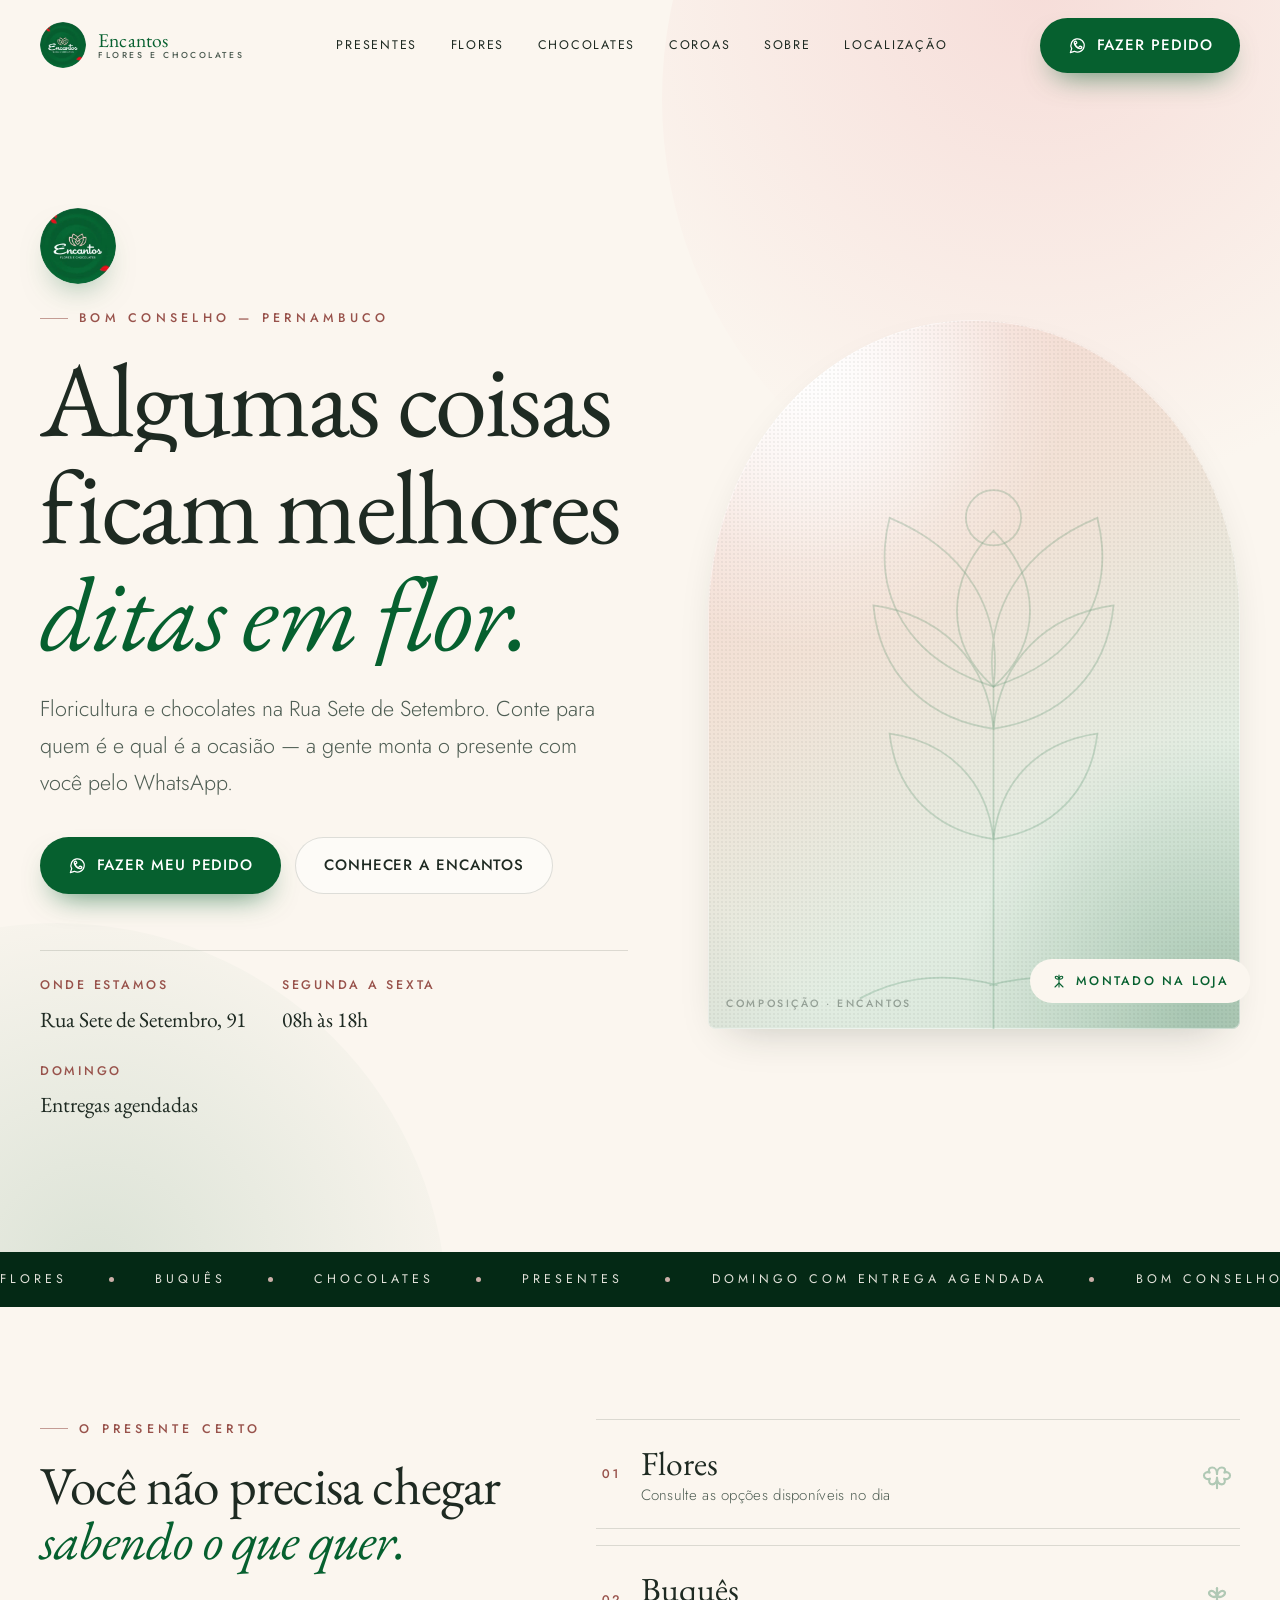
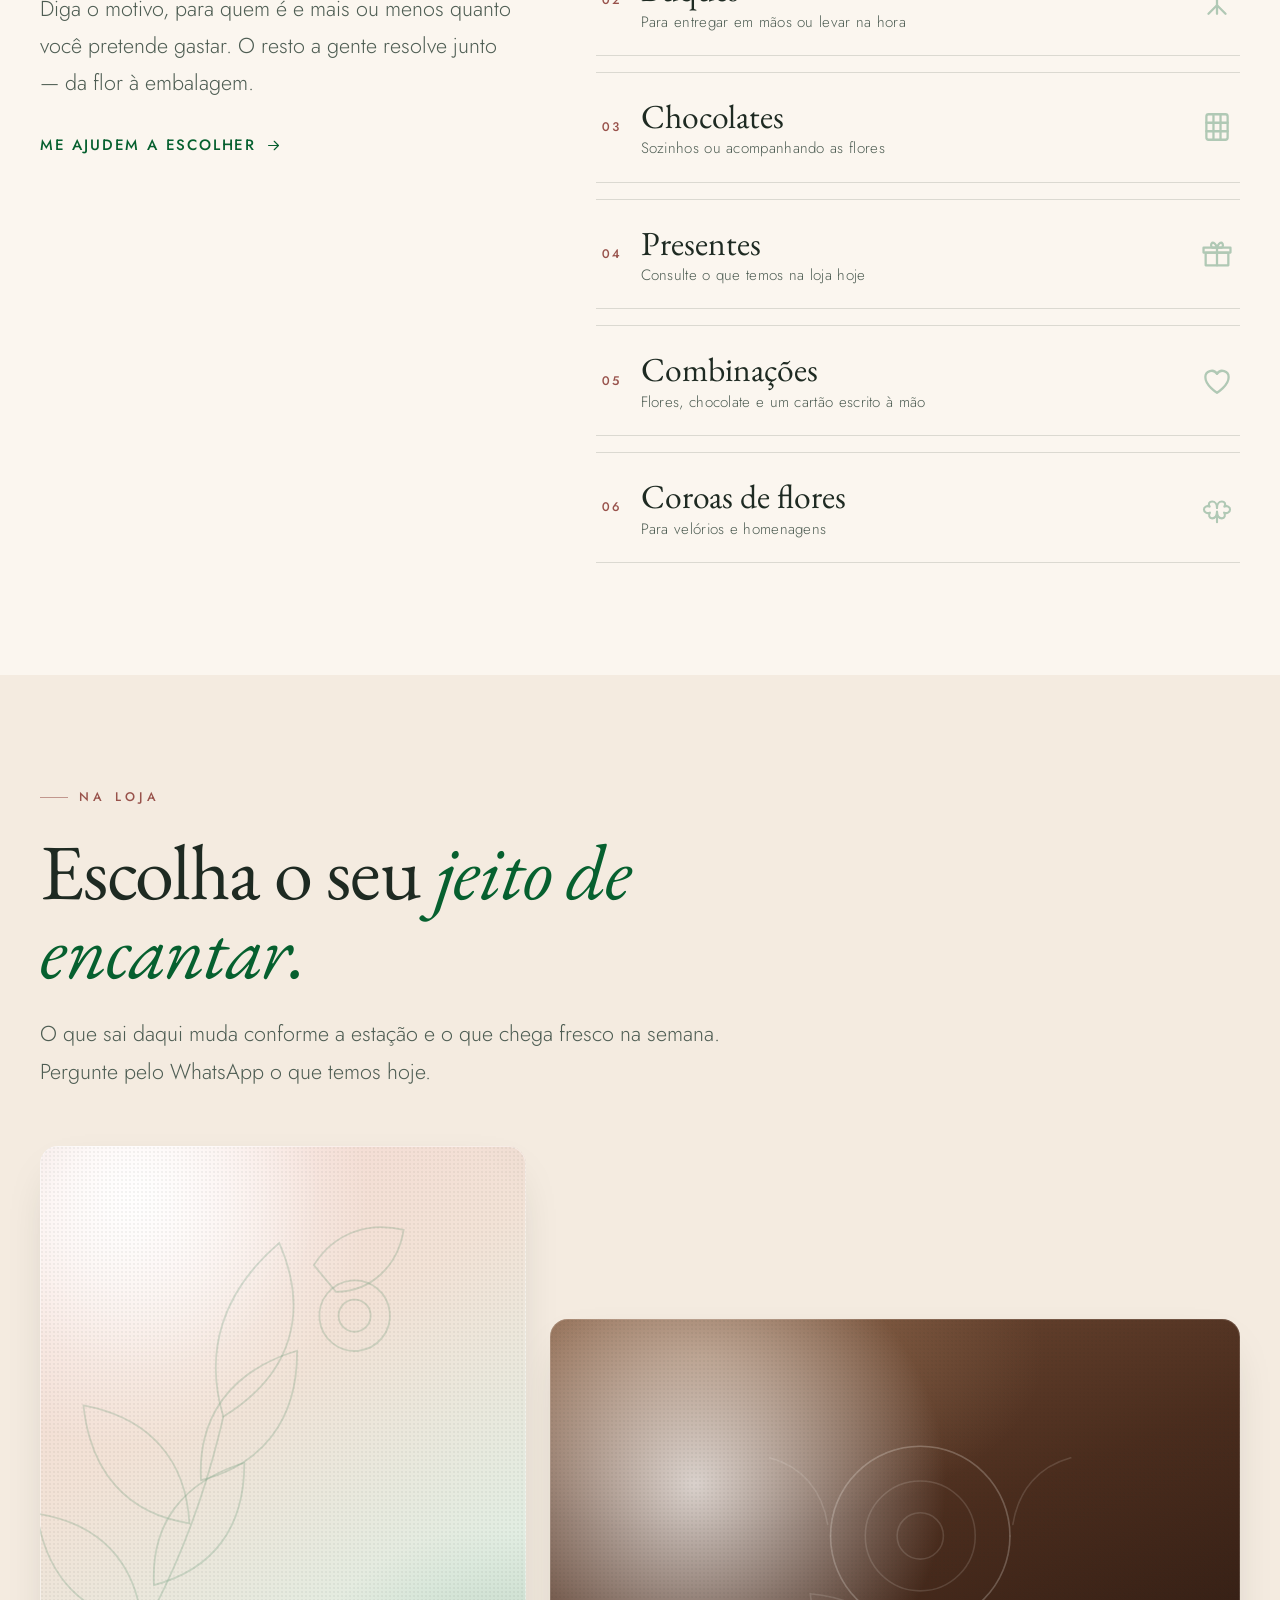
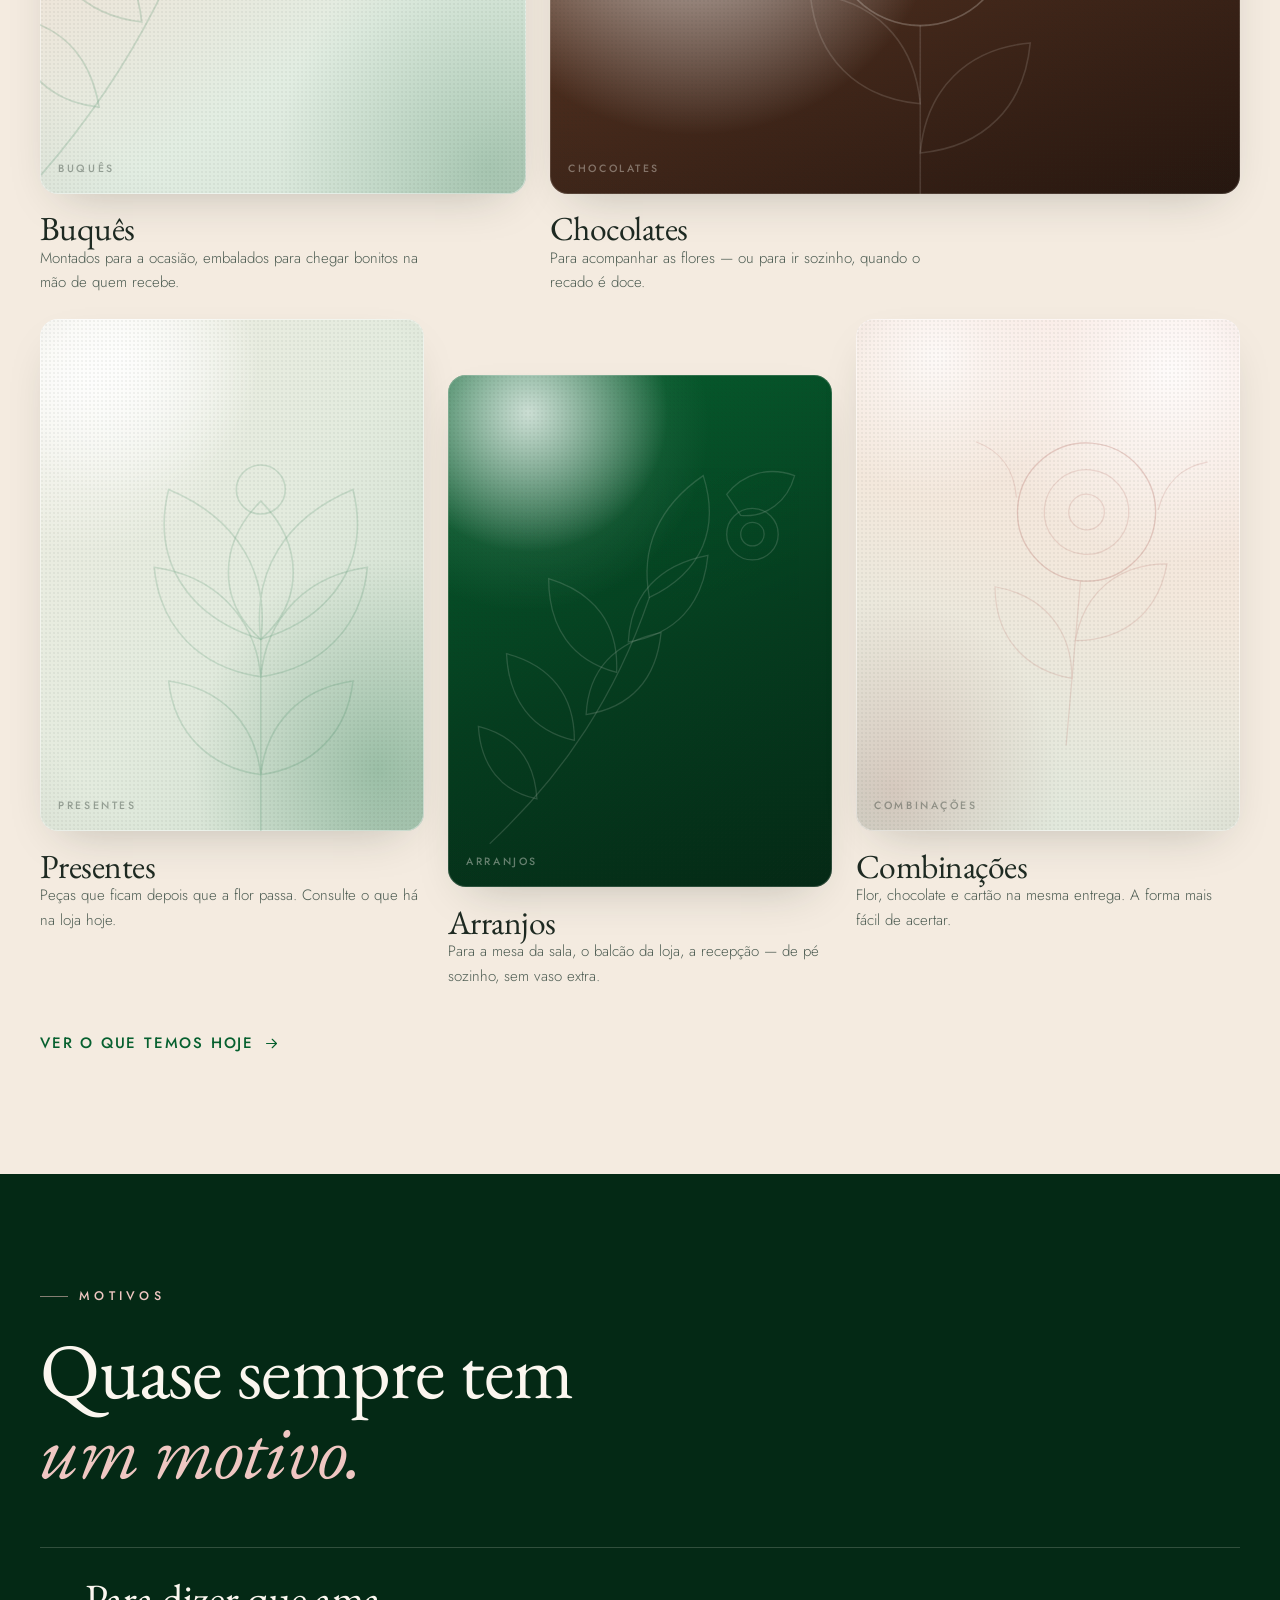
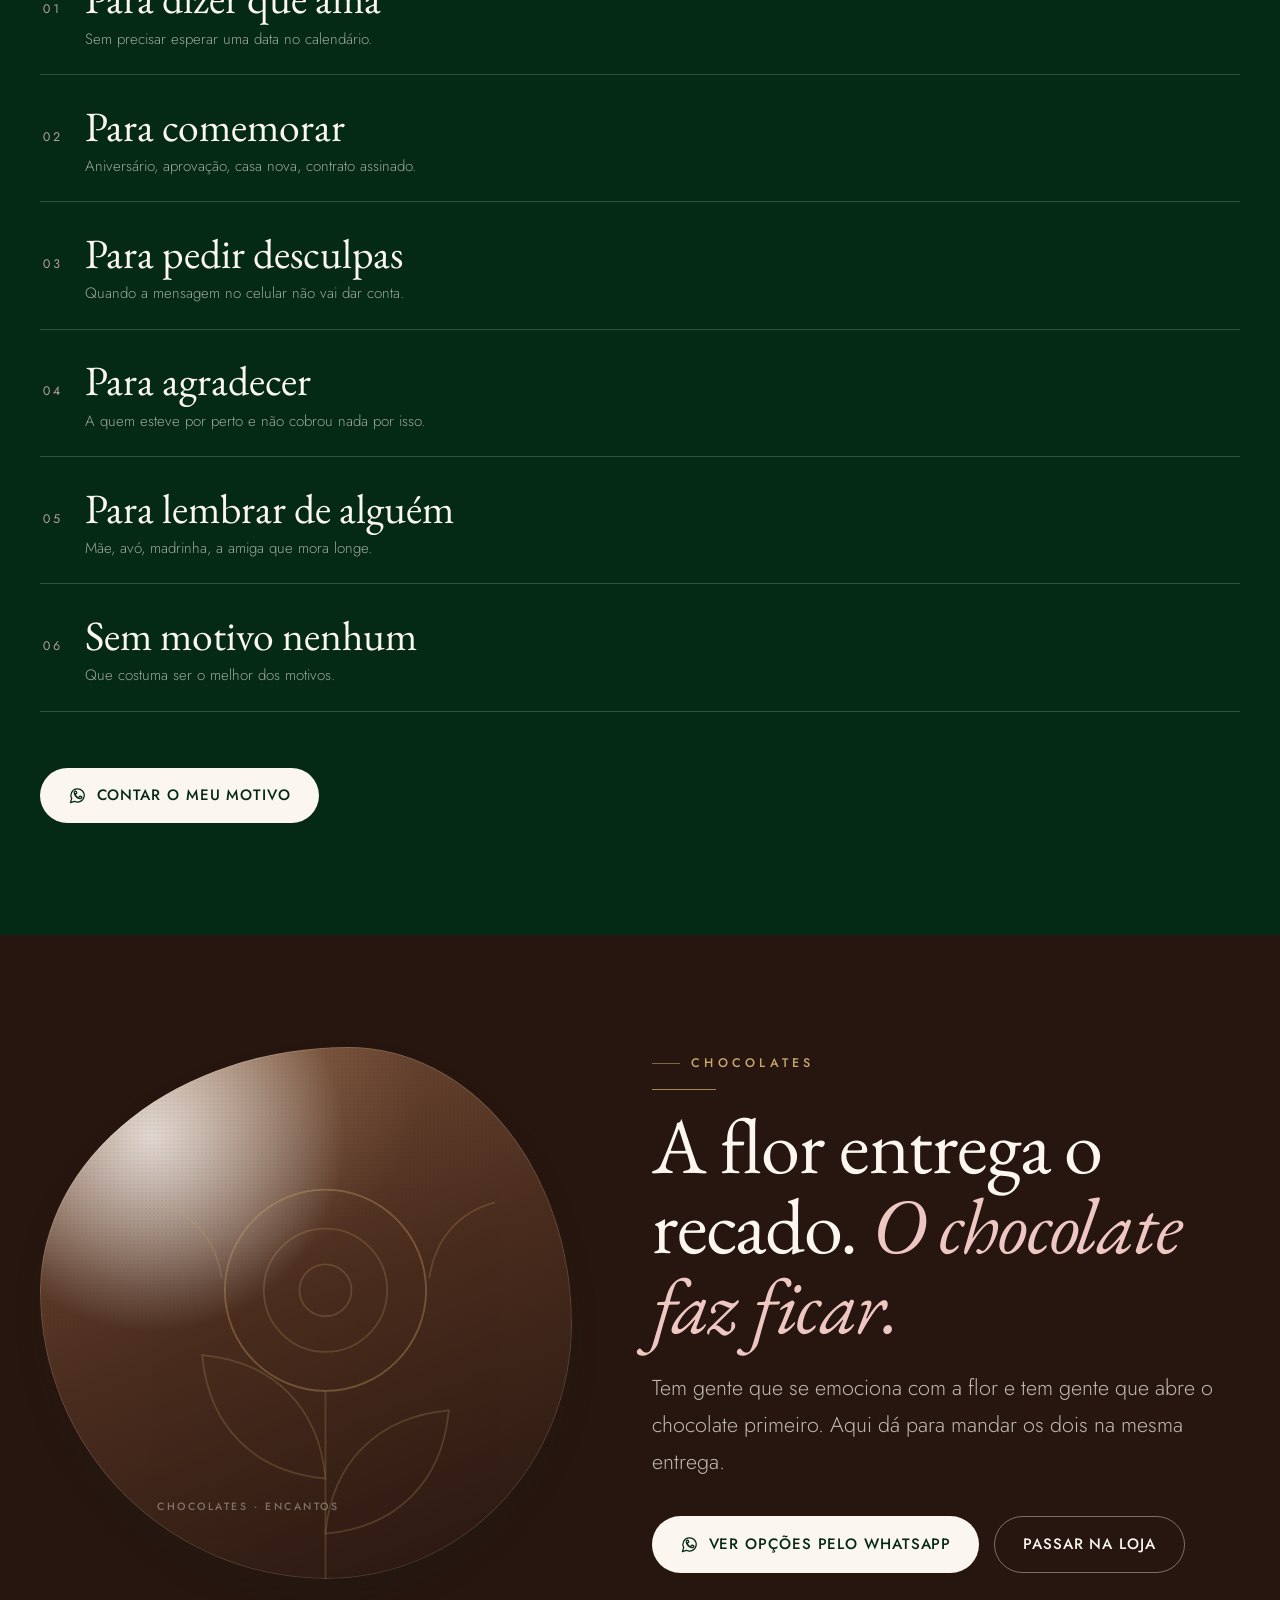
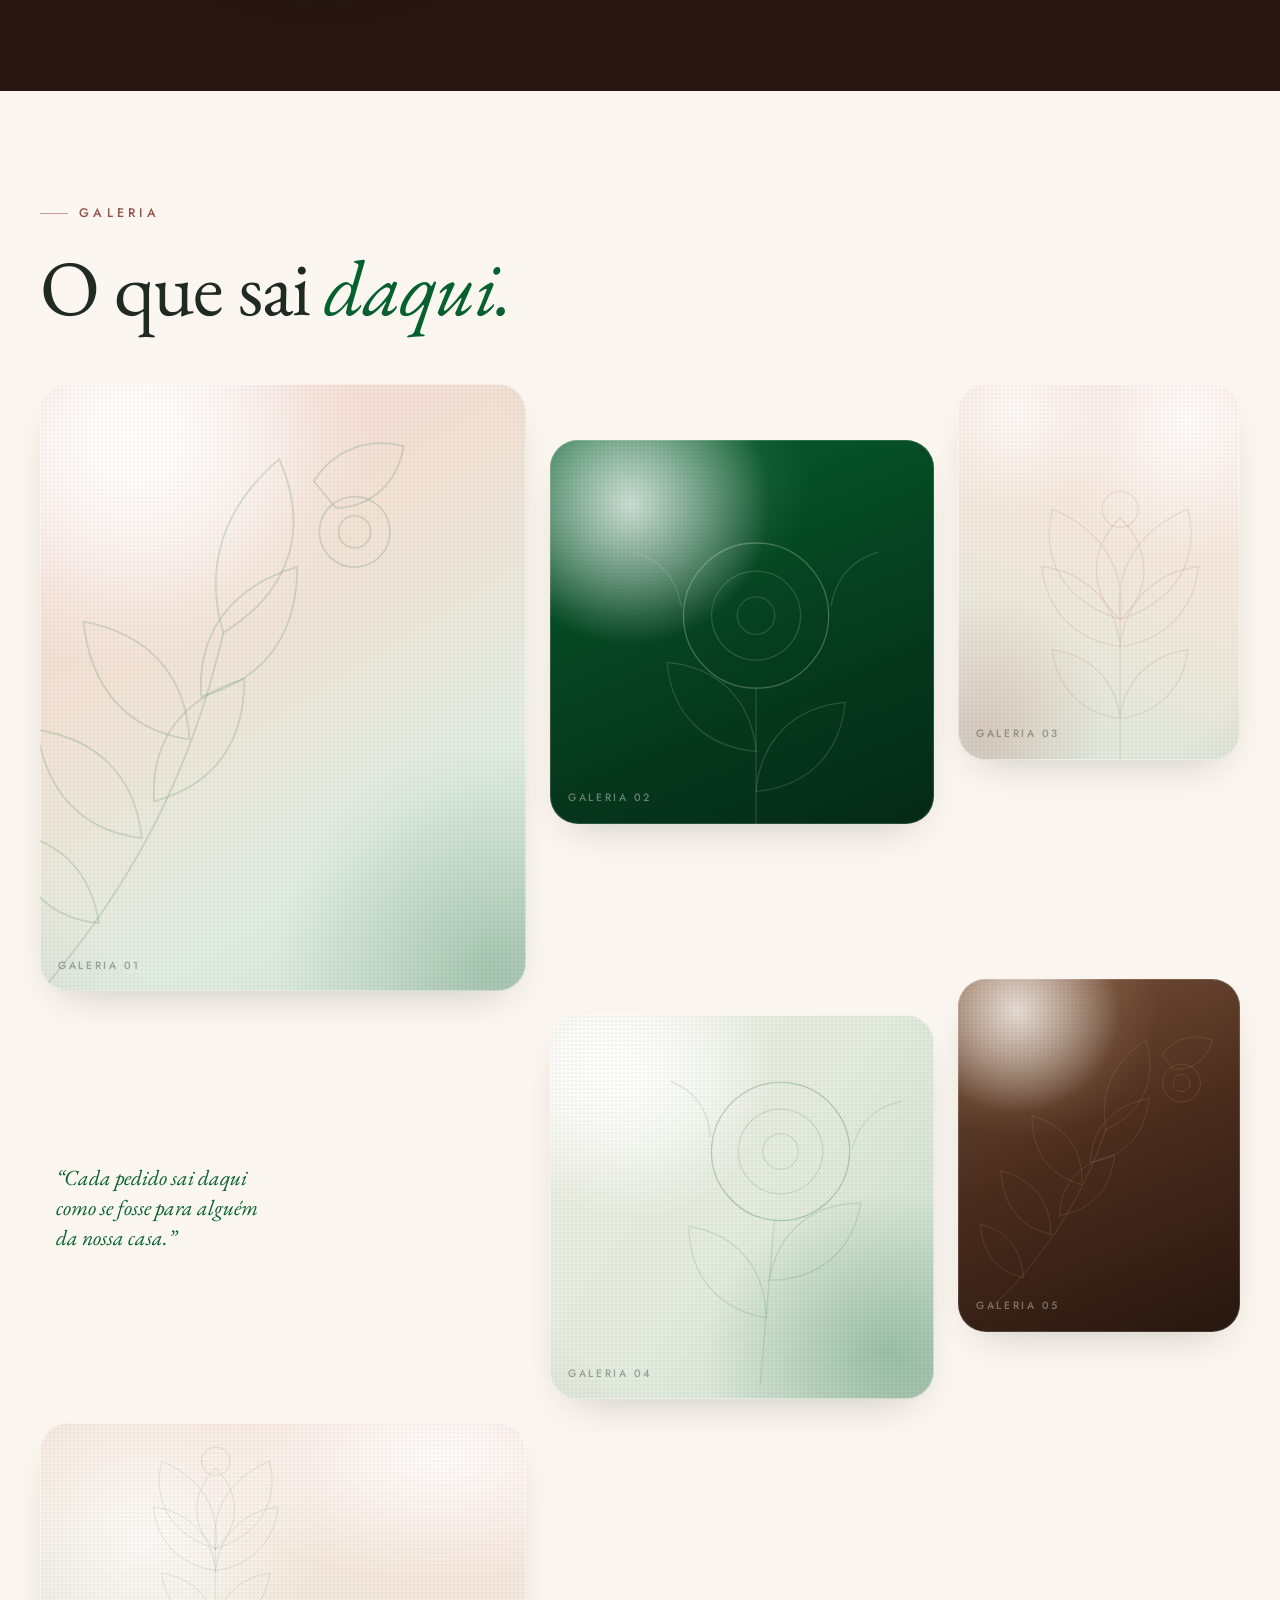
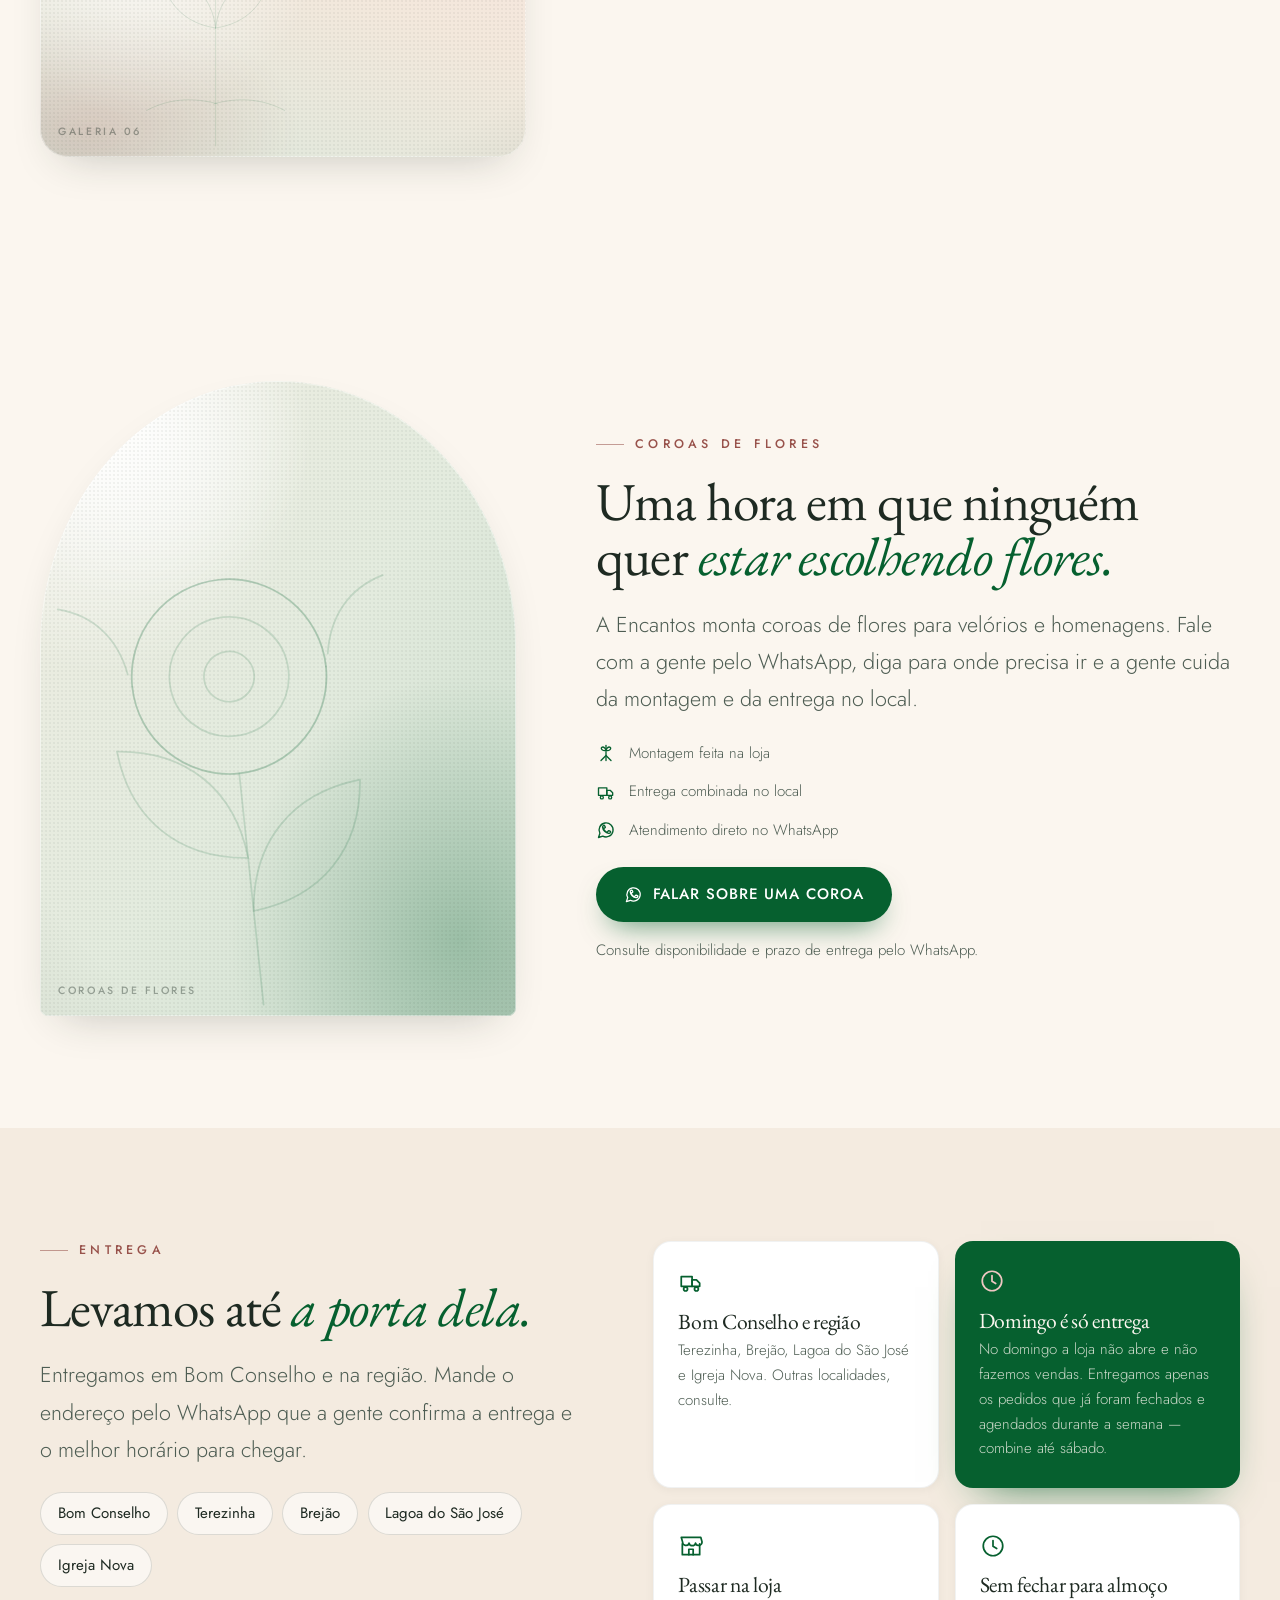
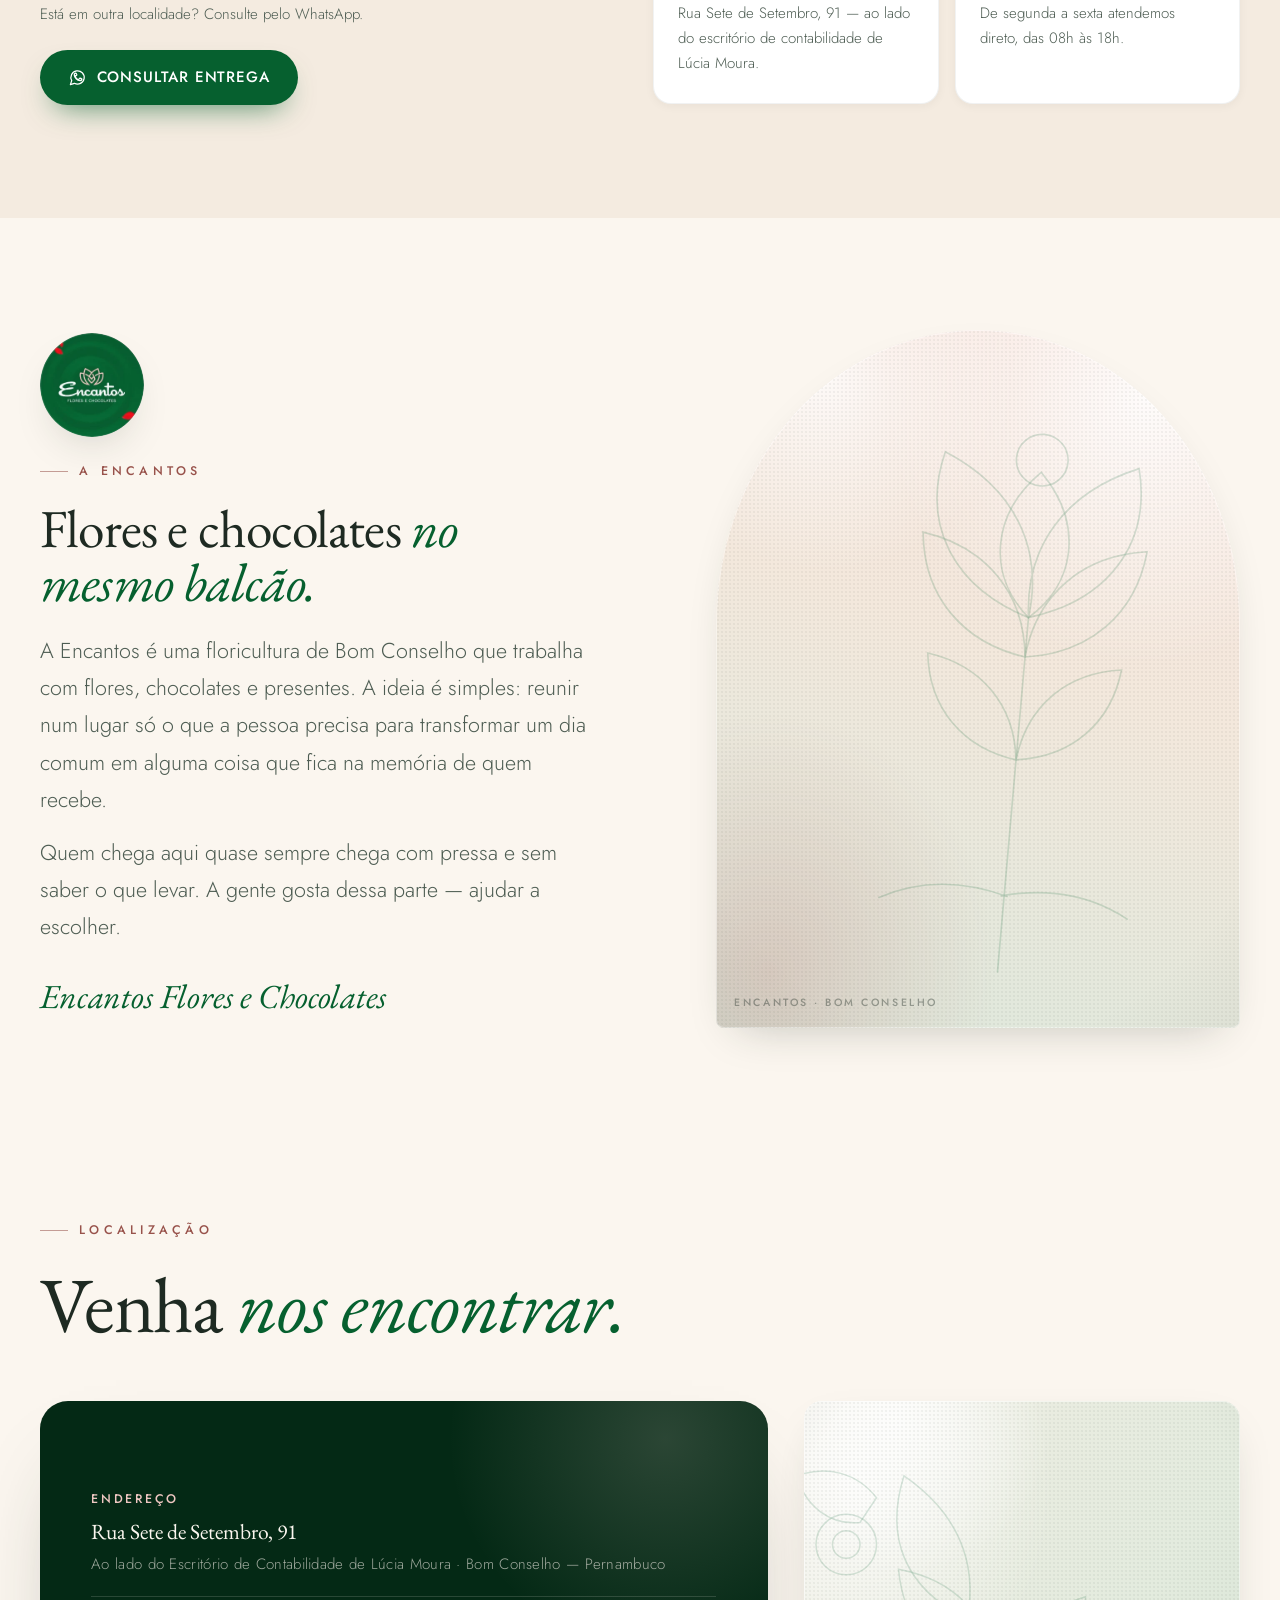
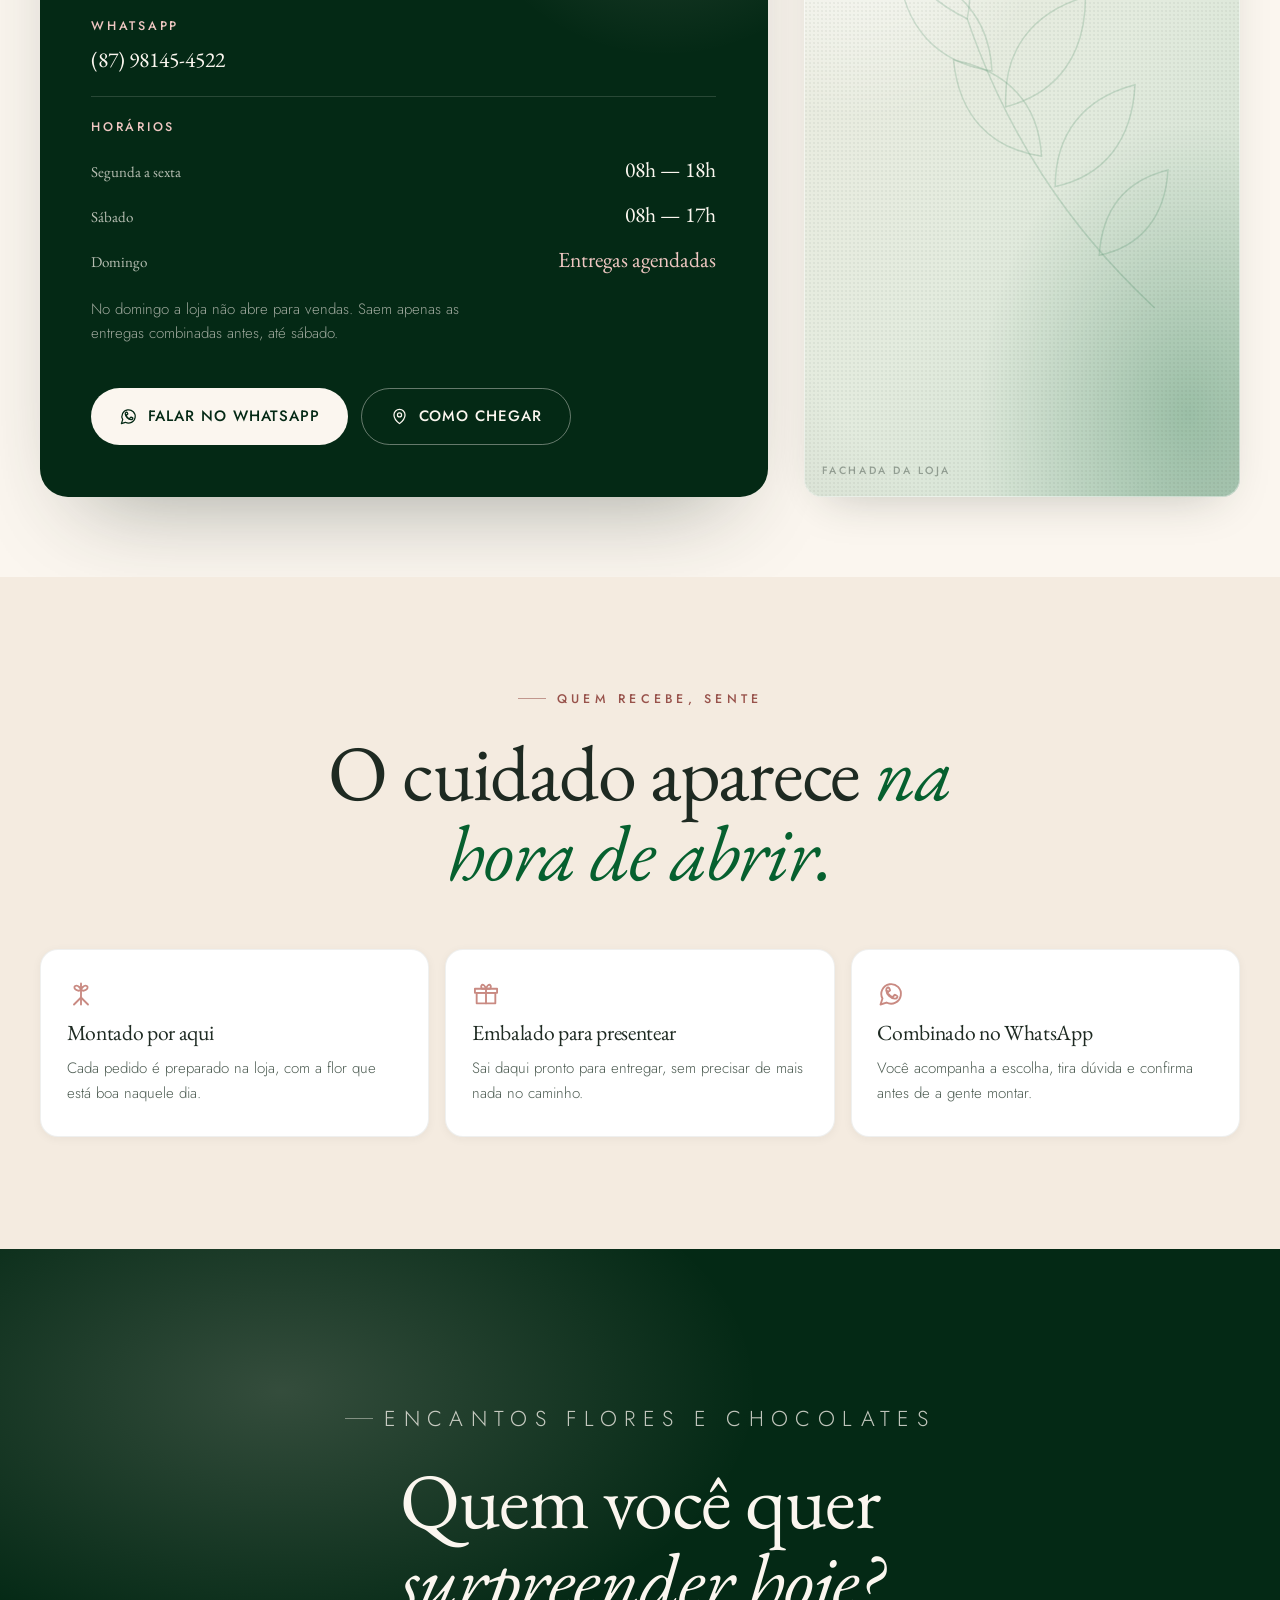
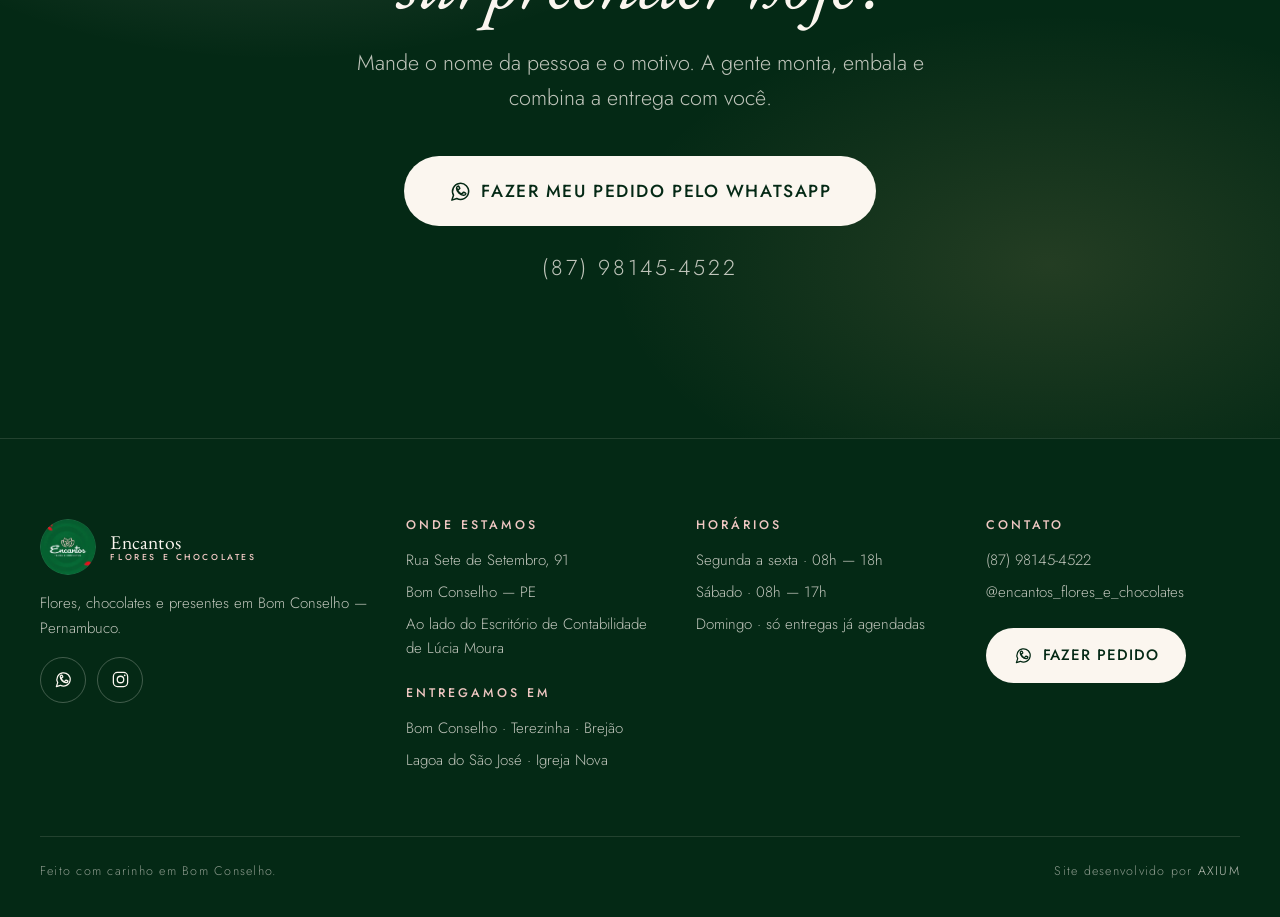
==== commit 4ba5212d: "Ajustes pedidos pela cliente: coroas, área de entrega e regra de domingo - Nova seção "Coroas de flo" ====
--- a/encantos/index.html
+++ b/encantos/index.html
@@ -4,7 +4,7 @@
 <meta charset="utf-8">
 <meta name="viewport" content="width=device-width, initial-scale=1, viewport-fit=cover">
 <title>Encantos Flores e Chocolates — Bom Conselho/PE</title>
-<meta name="description" content="Floricultura e chocolates em Bom Conselho — PE. Flores, buquês, chocolates e presentes. Rua Sete de Setembro, 91. Pedidos pelo WhatsApp (87) 98145-4522.">
+<meta name="description" content="Floricultura e chocolates em Bom Conselho — PE. Flores, buquês, chocolates, presentes e coroas de flores. Entrega em Bom Conselho, Terezinha, Brejão, Lagoa do São José e Igreja Nova. Pedidos pelo WhatsApp (87) 98145-4522.">
 <meta name="theme-color" content="#06602F">
 <link rel="canonical" href="https://encantosfloresechocolates.com.br/">
 
@@ -12,7 +12,7 @@
 <meta property="og:locale" content="pt_BR">
 <meta property="og:site_name" content="Encantos Flores e Chocolates">
 <meta property="og:title" content="Encantos Flores e Chocolates — Bom Conselho/PE">
-<meta property="og:description" content="Flores, buquês, chocolates e presentes em Bom Conselho — PE. Peça pelo WhatsApp: (87) 98145-4522.">
+<meta property="og:description" content="Flores, buquês, chocolates, presentes e coroas de flores em Bom Conselho — PE. Peça pelo WhatsApp: (87) 98145-4522.">
 <meta property="og:image" content="assets/img/og-image.jpg">
 <meta property="og:image:width" content="1200">
 <meta property="og:image:height" content="630">
@@ -36,7 +36,7 @@
   "@context":"https://schema.org",
   "@type":"Florist",
   "name":"Encantos Flores e Chocolates",
-  "description":"Floricultura e chocolates em Bom Conselho, Pernambuco. Flores, buquês, chocolates e presentes.",
+  "description":"Floricultura e chocolates em Bom Conselho, Pernambuco. Flores, buquês, chocolates, presentes e coroas de flores.",
   "image":"assets/img/logo.png",
   "telephone":"+5587981454522",
   "address":{
@@ -47,6 +47,18 @@
     "addressCountry":"BR"
   },
   "sameAs":["https://www.instagram.com/encantos_floresechocolates/"],
+  "areaServed":[
+    {"@type":"Place","name":"Bom Conselho"},
+    {"@type":"Place","name":"Terezinha"},
+    {"@type":"Place","name":"Brejão"},
+    {"@type":"Place","name":"Lagoa do São José"},
+    {"@type":"Place","name":"Igreja Nova"}
+  ],
+  "makesOffer":[
+    {"@type":"Offer","itemOffered":{"@type":"Service","name":"Buquês e arranjos de flores"}},
+    {"@type":"Offer","itemOffered":{"@type":"Service","name":"Coroas de flores para velórios e homenagens"}},
+    {"@type":"Offer","itemOffered":{"@type":"Service","name":"Chocolates e presentes"}}
+  ],
   "openingHoursSpecification":[
     {"@type":"OpeningHoursSpecification","dayOfWeek":["Monday","Tuesday","Wednesday","Thursday","Friday"],"opens":"08:00","closes":"18:00"},
     {"@type":"OpeningHoursSpecification","dayOfWeek":"Saturday","opens":"08:00","closes":"17:00"}
@@ -157,6 +169,7 @@
       <a href="#presentes">Presentes</a>
       <a href="#destaques">Flores</a>
       <a href="#chocolates">Chocolates</a>
+      <a href="#coroas">Coroas</a>
       <a href="#sobre">Sobre</a>
       <a href="#localizacao">Localização</a>
     </nav>
@@ -178,6 +191,7 @@
     <a class="menu__l" href="#destaques">Flores</a>
     <a class="menu__l" href="#chocolates">Chocolates</a>
     <a class="menu__l" href="#momentos">Momentos</a>
+    <a class="menu__l" href="#coroas">Coroas de flores</a>
     <a class="menu__l" href="#sobre">Sobre</a>
     <a class="menu__l" href="#localizacao">Localização</a>
   </nav>
@@ -218,7 +232,7 @@
       <dl class="hero__meta">
         <div><dt>Onde estamos</dt><dd>Rua Sete de Setembro, 91</dd></div>
         <div><dt>Segunda a sexta</dt><dd>08h às 18h</dd></div>
-        <div><dt>Domingo</dt><dd>Entregas</dd></div>
+        <div><dt>Domingo</dt><dd>Entregas agendadas</dd></div>
       </dl>
     </div>
 
@@ -236,10 +250,10 @@
 <!-- =============================== FAIXA =============================== -->
 <div class="faixa" aria-hidden="true">
   <div class="faixa__trilho">
-    <span>Flores</span><span>Buquês</span><span>Chocolates</span><span>Presentes</span><span>Entregas aos domingos</span><span>Bom Conselho — PE</span>
+    <span>Flores</span><span>Buquês</span><span>Chocolates</span><span>Presentes</span><span>Domingo com entrega agendada</span><span>Bom Conselho — PE</span>
   </div>
   <div class="faixa__trilho">
-    <span>Flores</span><span>Buquês</span><span>Chocolates</span><span>Presentes</span><span>Entregas aos domingos</span><span>Bom Conselho — PE</span>
+    <span>Flores</span><span>Buquês</span><span>Chocolates</span><span>Presentes</span><span>Domingo com entrega agendada</span><span>Bom Conselho — PE</span>
   </div>
 </div>
 
@@ -281,6 +295,11 @@
         <span class="cat__t">Combinações<span class="cat__d">Flores, chocolate e um cartão escrito à mão</span></span>
         <svg class="cat__i" aria-hidden="true"><use href="#i-coracao"></use></svg>
       </a></li>
+      <li><a class="cat" href="#coroas">
+        <span class="cat__n">06</span>
+        <span class="cat__t">Coroas de flores<span class="cat__d">Para velórios e homenagens</span></span>
+        <svg class="cat__i" aria-hidden="true"><use href="#i-flor"></use></svg>
+      </a></li>
     </ul>
   </div>
 </section>
@@ -467,13 +486,54 @@
   </div>
 </section>
 
+<!-- ========================= COROAS DE FLORES ========================= -->
+<section class="secao" id="coroas">
+  <div class="envol coroas">
+    <div class="coroas__arte rev">
+      <div class="ph ph--arco ph-g3 ph-a" data-foto="coroas">
+        <div class="ph__foto"></div>
+        <div class="ph__arte" aria-hidden="true" style="color:rgba(6,96,47,.3)"><svg preserveAspectRatio="xMidYMid slice"><use href="#bot-3"></use></svg></div>
+        <span class="ph__nota">Coroas de flores</span>
+      </div>
+    </div>
+
+    <div class="coroas__texto rev" data-atraso="1">
+      <p class="rotulo">Coroas de flores</p>
+      <h2 class="titulo" style="margin-top:1.2rem">Uma hora em que ninguém quer <em>estar escolhendo flores.</em></h2>
+      <p class="texto" style="margin-top:1.4rem">A Encantos monta coroas de flores para velórios e homenagens. Fale com a gente
+      pelo WhatsApp, diga para onde precisa ir e a gente cuida da montagem e da entrega no local.</p>
+
+      <ul class="coroas__itens">
+        <li><svg aria-hidden="true"><use href="#i-fita"></use></svg><span>Montagem feita na loja</span></li>
+        <li><svg aria-hidden="true"><use href="#i-entrega"></use></svg><span>Entrega combinada no local</span></li>
+        <li><svg aria-hidden="true"><use href="#i-zap"></use></svg><span>Atendimento direto no WhatsApp</span></li>
+      </ul>
+
+      <a class="btn btn--p" style="margin-top:var(--s-3)" href="https://wa.me/5587981454522?text=Ol%C3%A1%21%20Preciso%20de%20uma%20coroa%20de%20flores." target="_blank" rel="noopener">
+        <svg aria-hidden="true"><use href="#i-zap"></use></svg> Falar sobre uma coroa
+      </a>
+      <p class="coroas__aviso">Consulte disponibilidade e prazo de entrega pelo WhatsApp.</p>
+    </div>
+  </div>
+</section>
+
 <!-- ============================== ENTREGA ============================== -->
 <section class="secao secao--creme2" id="entrega">
   <div class="envol entrega">
     <div class="rev">
       <p class="rotulo">Entrega</p>
-      <h2 class="titulo" style="margin-top:1.2rem">Quer surpreender alguém <em>em Bom Conselho?</em></h2>
-      <p class="texto" style="margin-top:1.4rem">Mande o endereço pelo WhatsApp que a gente confirma a disponibilidade de entrega e o melhor horário para chegar.</p>
+      <h2 class="titulo" style="margin-top:1.2rem">Levamos até <em>a porta dela.</em></h2>
+      <p class="texto" style="margin-top:1.4rem">Entregamos em Bom Conselho e na região. Mande o endereço pelo WhatsApp
+      que a gente confirma a entrega e o melhor horário para chegar.</p>
+
+      <ul class="cidades" aria-label="Localidades atendidas">
+        <li>Bom Conselho</li>
+        <li>Terezinha</li>
+        <li>Brejão</li>
+        <li>Lagoa do São José</li>
+        <li>Igreja Nova</li>
+      </ul>
+      <p class="cidades__nota">Está em outra localidade? Consulte pelo WhatsApp.</p>
       <a class="btn btn--p" style="margin-top:var(--s-3)" href="https://wa.me/5587981454522?text=Ol%C3%A1%21%20Gostaria%20de%20consultar%20a%20entrega%20para%20um%20endere%C3%A7o." target="_blank" rel="noopener">
         <svg aria-hidden="true"><use href="#i-zap"></use></svg> Consultar entrega
       </a>
@@ -482,13 +542,14 @@
     <div class="cartoes rev" data-atraso="1">
       <div class="cartao">
         <svg aria-hidden="true"><use href="#i-entrega"></use></svg>
-        <h3>Entrega combinada</h3>
-        <p>Envie o endereço e a gente confirma disponibilidade para o local.</p>
+        <h3>Bom Conselho e região</h3>
+        <p>Terezinha, Brejão, Lagoa do São José e Igreja Nova. Outras localidades, consulte.</p>
       </div>
       <div class="destaque-domingo">
-        <svg aria-hidden="true"><use href="#i-coracao"></use></svg>
-        <h3>Domingo também</h3>
-        <p>Aos domingos a loja não abre para atendimento, mas realizamos entregas.</p>
+        <svg aria-hidden="true"><use href="#i-relogio"></use></svg>
+        <h3>Domingo é só entrega</h3>
+        <p>No domingo a loja não abre e não fazemos vendas. Entregamos apenas os pedidos
+        que já foram fechados e agendados durante a semana — combine até sábado.</p>
       </div>
       <div class="cartao">
         <svg aria-hidden="true"><use href="#i-loja"></use></svg>
@@ -553,7 +614,9 @@
               <div class="horarios">
                 <div class="horario"><span>Segunda a sexta</span><span>08h — 18h</span></div>
                 <div class="horario"><span>Sábado</span><span>08h — 17h</span></div>
-                <div class="horario horario--destaque"><span>Domingo</span><span>Entregas</span></div>
+                <div class="horario horario--destaque"><span>Domingo</span><span>Entregas agendadas</span></div>
+                <p class="horario__nota">No domingo a loja não abre para vendas. Saem apenas as entregas
+                combinadas antes, até sábado.</p>
               </div>
             </dd>
           </div>
@@ -663,6 +726,11 @@
           <li>Bom Conselho — PE</li>
           <li>Ao lado do Escritório de Contabilidade de Lúcia Moura</li>
         </ul>
+        <h4 style="margin-top:1.6rem">Entregamos em</h4>
+        <ul>
+          <li>Bom Conselho · Terezinha · Brejão</li>
+          <li>Lagoa do São José · Igreja Nova</li>
+        </ul>
       </div>
 
       <div>
@@ -670,7 +738,7 @@
         <ul>
           <li>Segunda a sexta · 08h — 18h</li>
           <li>Sábado · 08h — 17h</li>
-          <li>Domingo · entregas</li>
+          <li>Domingo · só entregas já agendadas</li>
         </ul>
       </div>
 
--- a/encantos/assets/css/style.css
+++ b/encantos/assets/css/style.css
@@ -429,15 +429,36 @@
   transition:transform .4s var(--ease),box-shadow .4s var(--ease)
 }
 .cartao:hover{transform:translateY(-4px);box-shadow:var(--sombra-m)}
-.cartao svg{width:26px;height:26px;color:var(--verde);margin-bottom:.9rem}
-.cartao h3{font-size:var(--f-lg);margin-bottom:.4rem}
-.cartao p{font-size:var(--f-sm);color:var(--tinta-suave);font-weight:300}
+.cartao svg,.destaque-domingo svg{width:26px;height:26px;color:var(--verde);margin-bottom:.9rem;display:block}
+.cartao h3,.destaque-domingo h3{font-size:var(--f-lg);margin-bottom:.4rem}
+.cartao p,.destaque-domingo p{font-size:var(--f-sm);color:var(--tinta-suave);font-weight:300}
 .destaque-domingo{
   background:var(--verde);color:var(--creme);border-radius:var(--r-md);padding:1.7rem 1.5rem;
   box-shadow:0 20px 44px -26px rgba(6,96,47,.9)
 }
 .destaque-domingo svg{color:var(--blush-2)}
 .destaque-domingo p{color:rgba(251,246,239,.8)}
+
+
+/* Coroas de flores — tom sóbrio, sem perder a marca */
+.coroas{display:grid;gap:var(--s-5);align-items:center}
+.coroas .ph{aspect-ratio:4/5}
+.coroas__itens{display:grid;gap:.85rem;margin-top:var(--s-3)}
+.coroas__itens li{display:flex;align-items:center;gap:.8rem;font-size:var(--f-sm);color:var(--tinta-suave);font-weight:300}
+.coroas__itens svg{width:20px;height:20px;color:var(--verde);flex:none}
+.coroas__aviso{margin-top:1rem;font-size:var(--f-sm);color:var(--tinta-suave);font-weight:300}
+
+/* Localidades atendidas */
+.cidades{display:flex;flex-wrap:wrap;gap:.6rem;margin-top:var(--s-3)}
+.cidades li{
+  border:1px solid var(--linha);border-radius:100px;padding:.5rem 1.05rem;
+  font-size:var(--f-sm);font-weight:400;color:var(--tinta);background:rgba(255,255,255,.55)
+}
+.cidades__nota{margin-top:.9rem;font-size:var(--f-sm);color:var(--tinta-suave);font-weight:300}
+.horario__nota{
+  margin-top:.7rem;font-family:var(--sans);font-size:var(--f-sm);font-weight:300;
+  color:rgba(251,246,239,.62);line-height:1.55;max-width:44ch
+}
 
 /* Sobre */
 .sobre{display:grid;gap:var(--s-5);align-items:center;position:relative}
@@ -571,6 +592,9 @@
   .entrega{grid-template-columns:1fr 1.1fr;gap:var(--s-6)}
   .cartoes{grid-template-columns:repeat(2,1fr)}
 
+  .coroas{grid-template-columns:.85fr 1.15fr;gap:var(--s-6)}
+  .coroas .ph{aspect-ratio:3/4}
+
   .sobre{grid-template-columns:1fr 1fr;gap:var(--s-6)}
   .sobre__arte{padding-left:var(--s-4)}
 
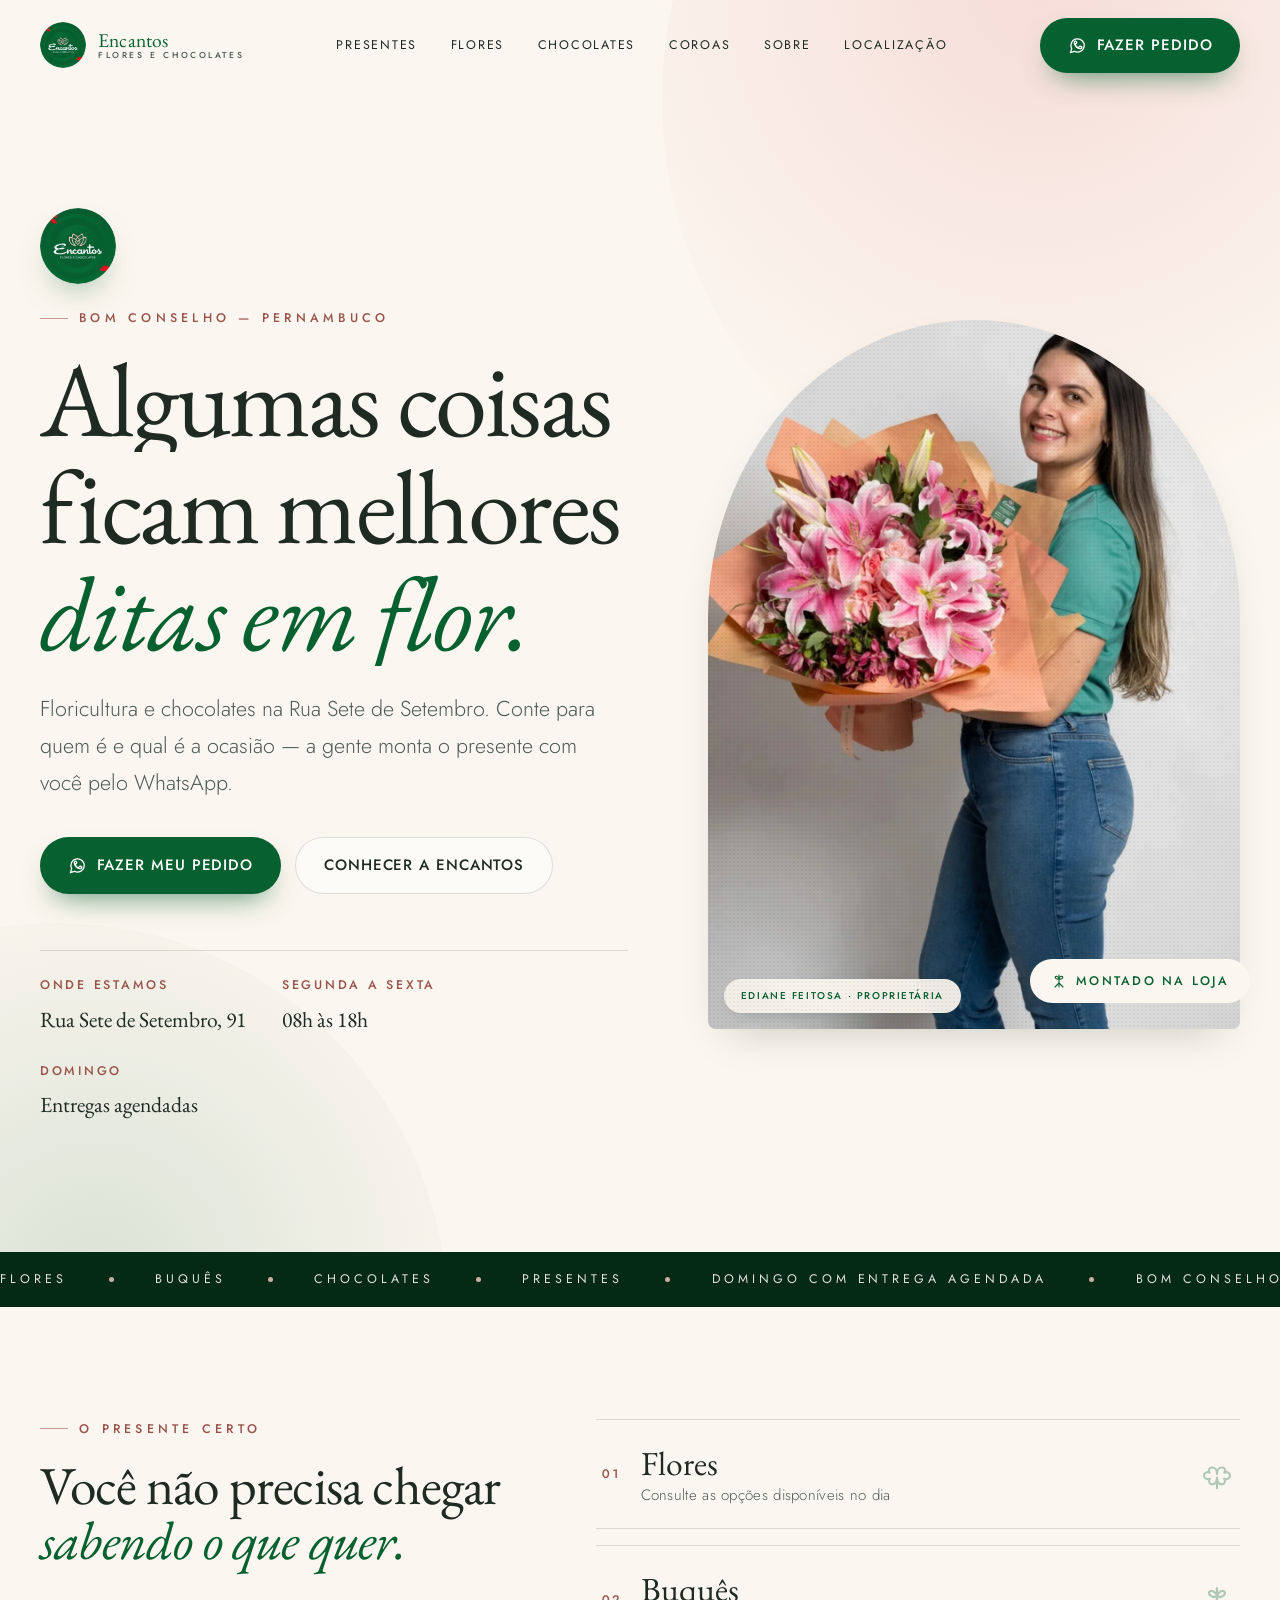
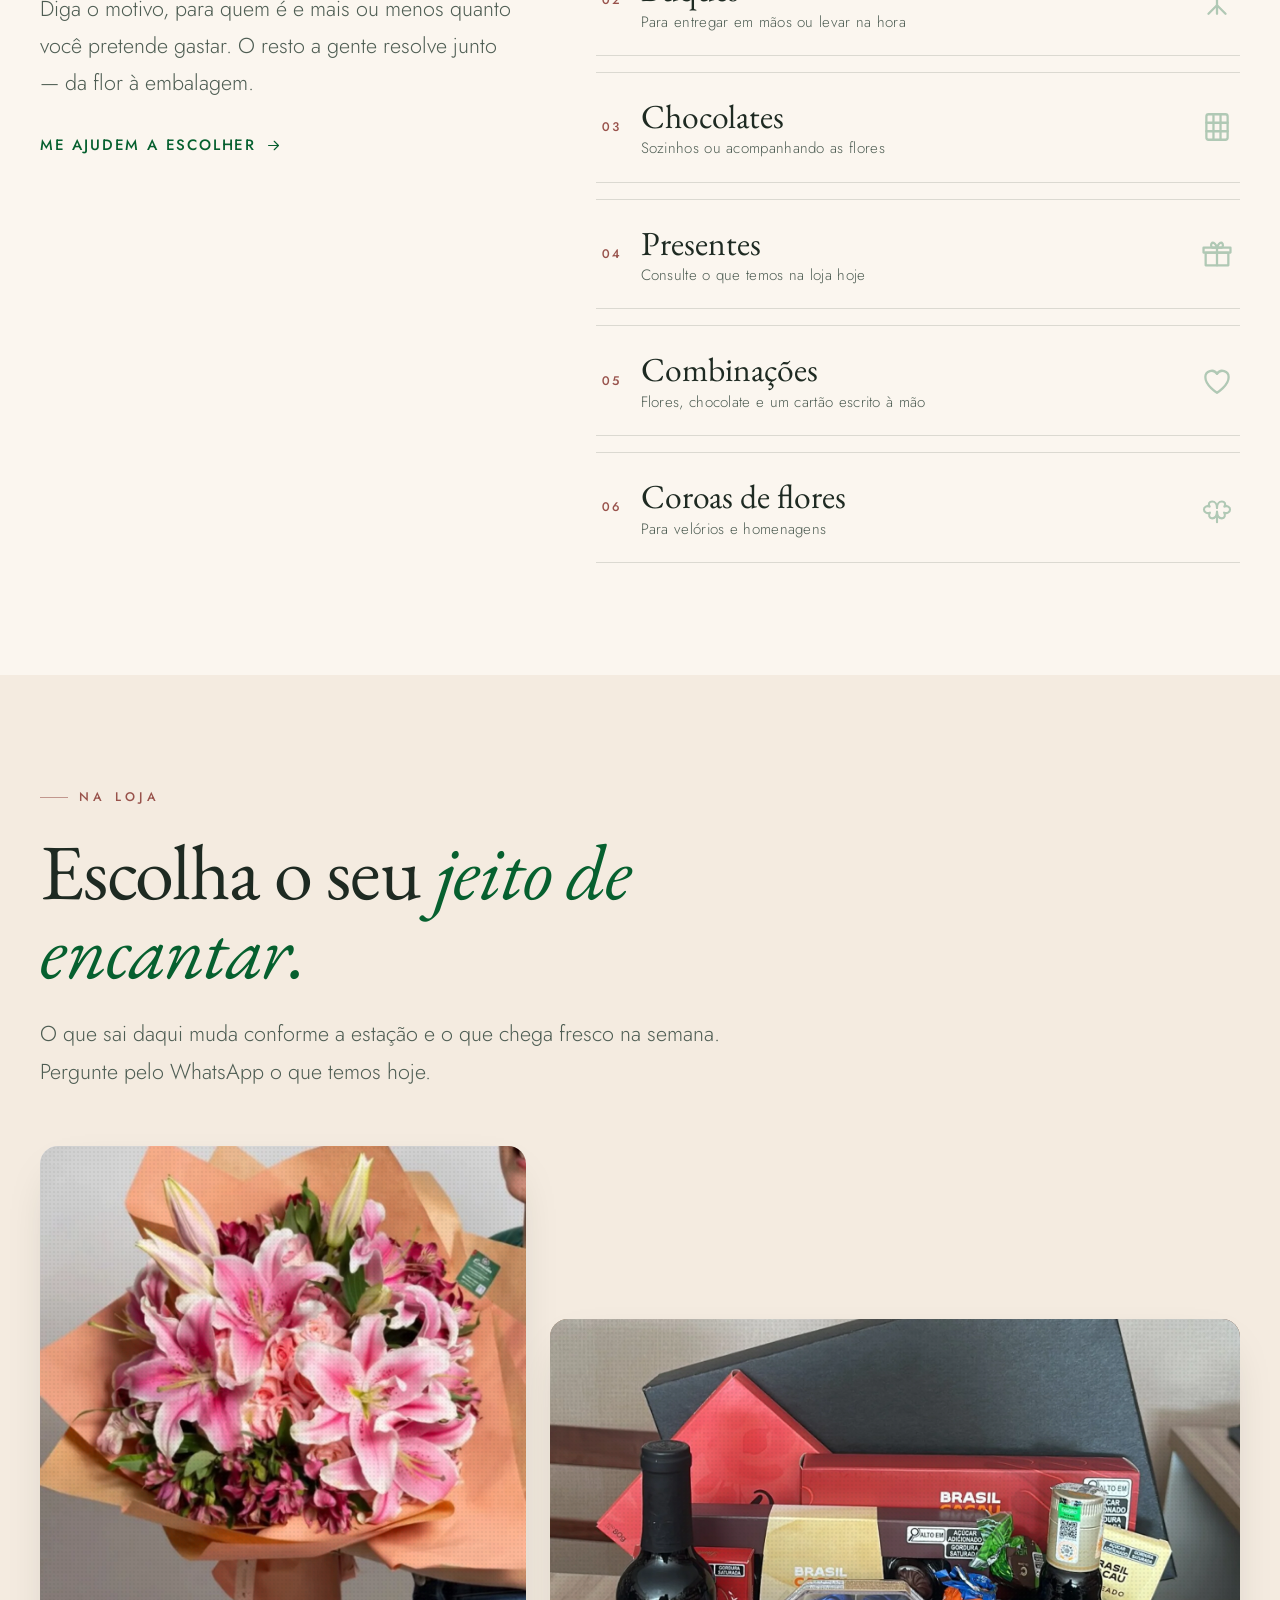
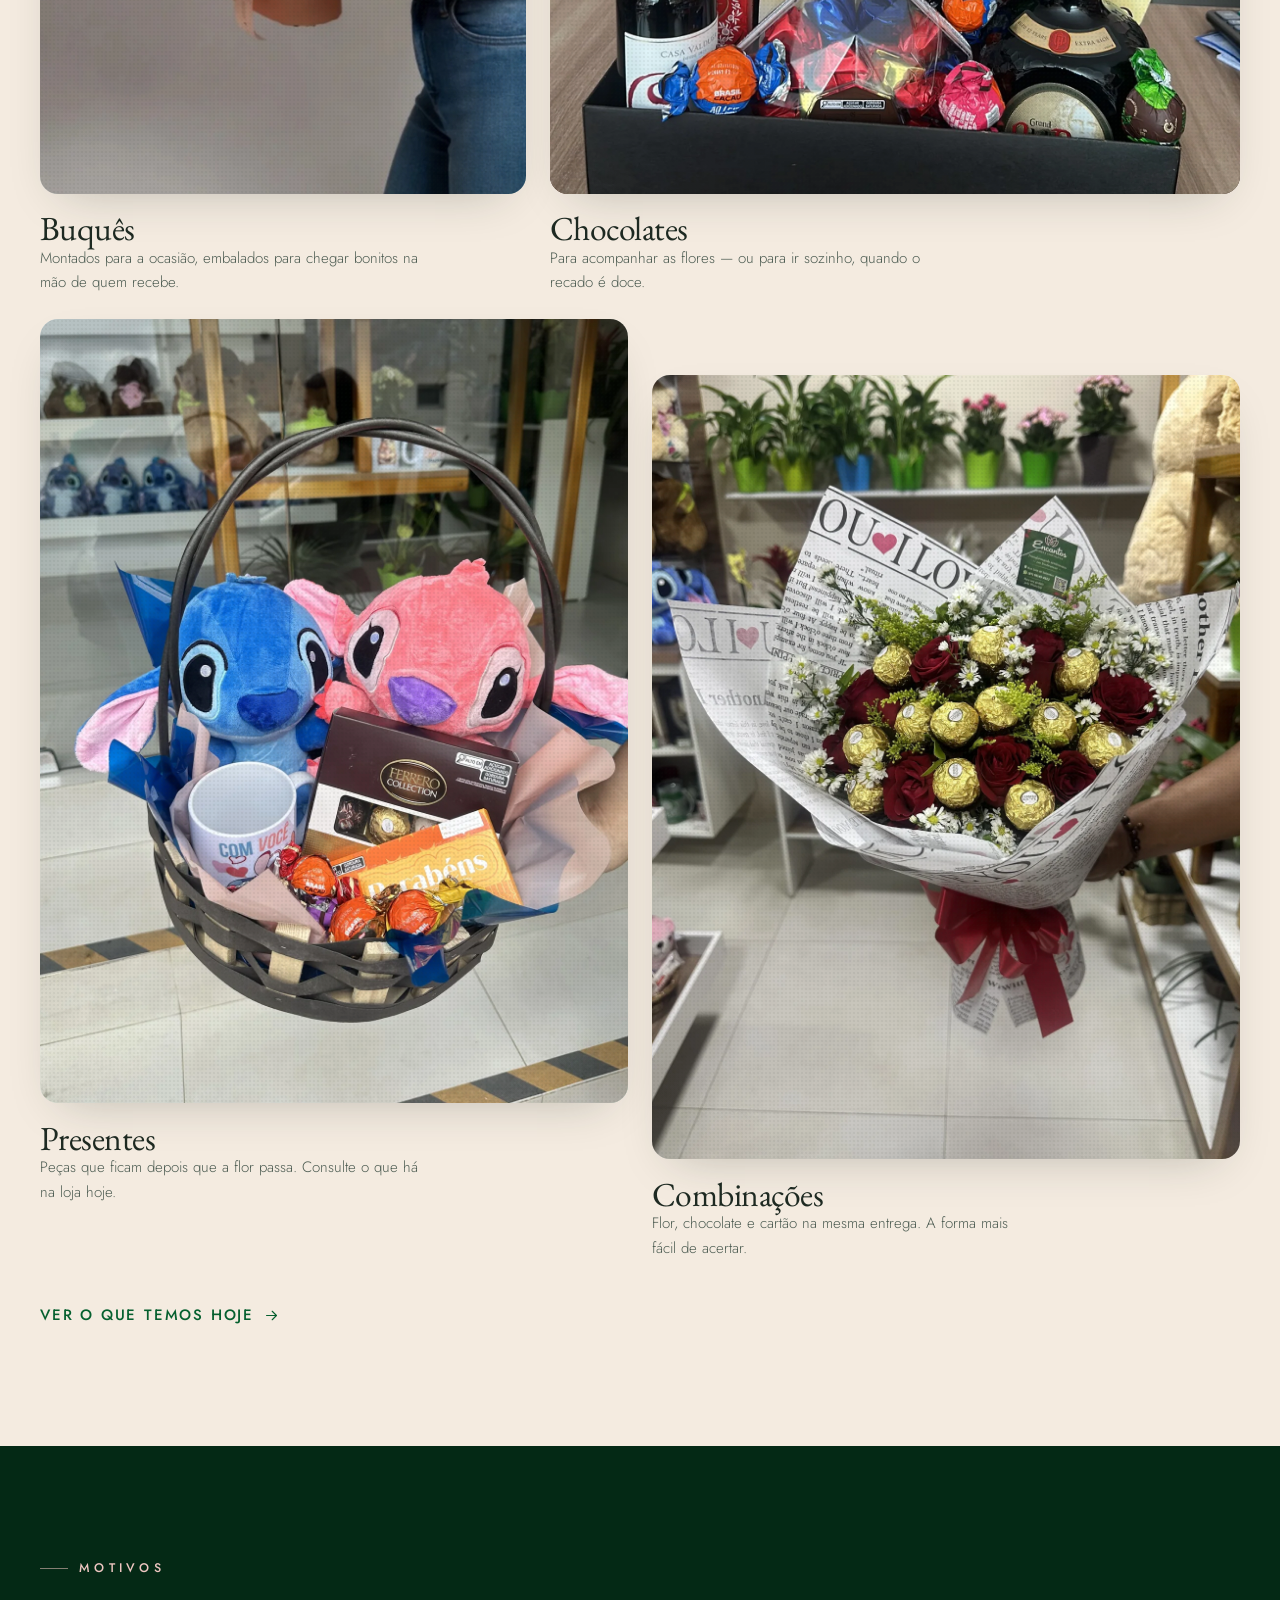
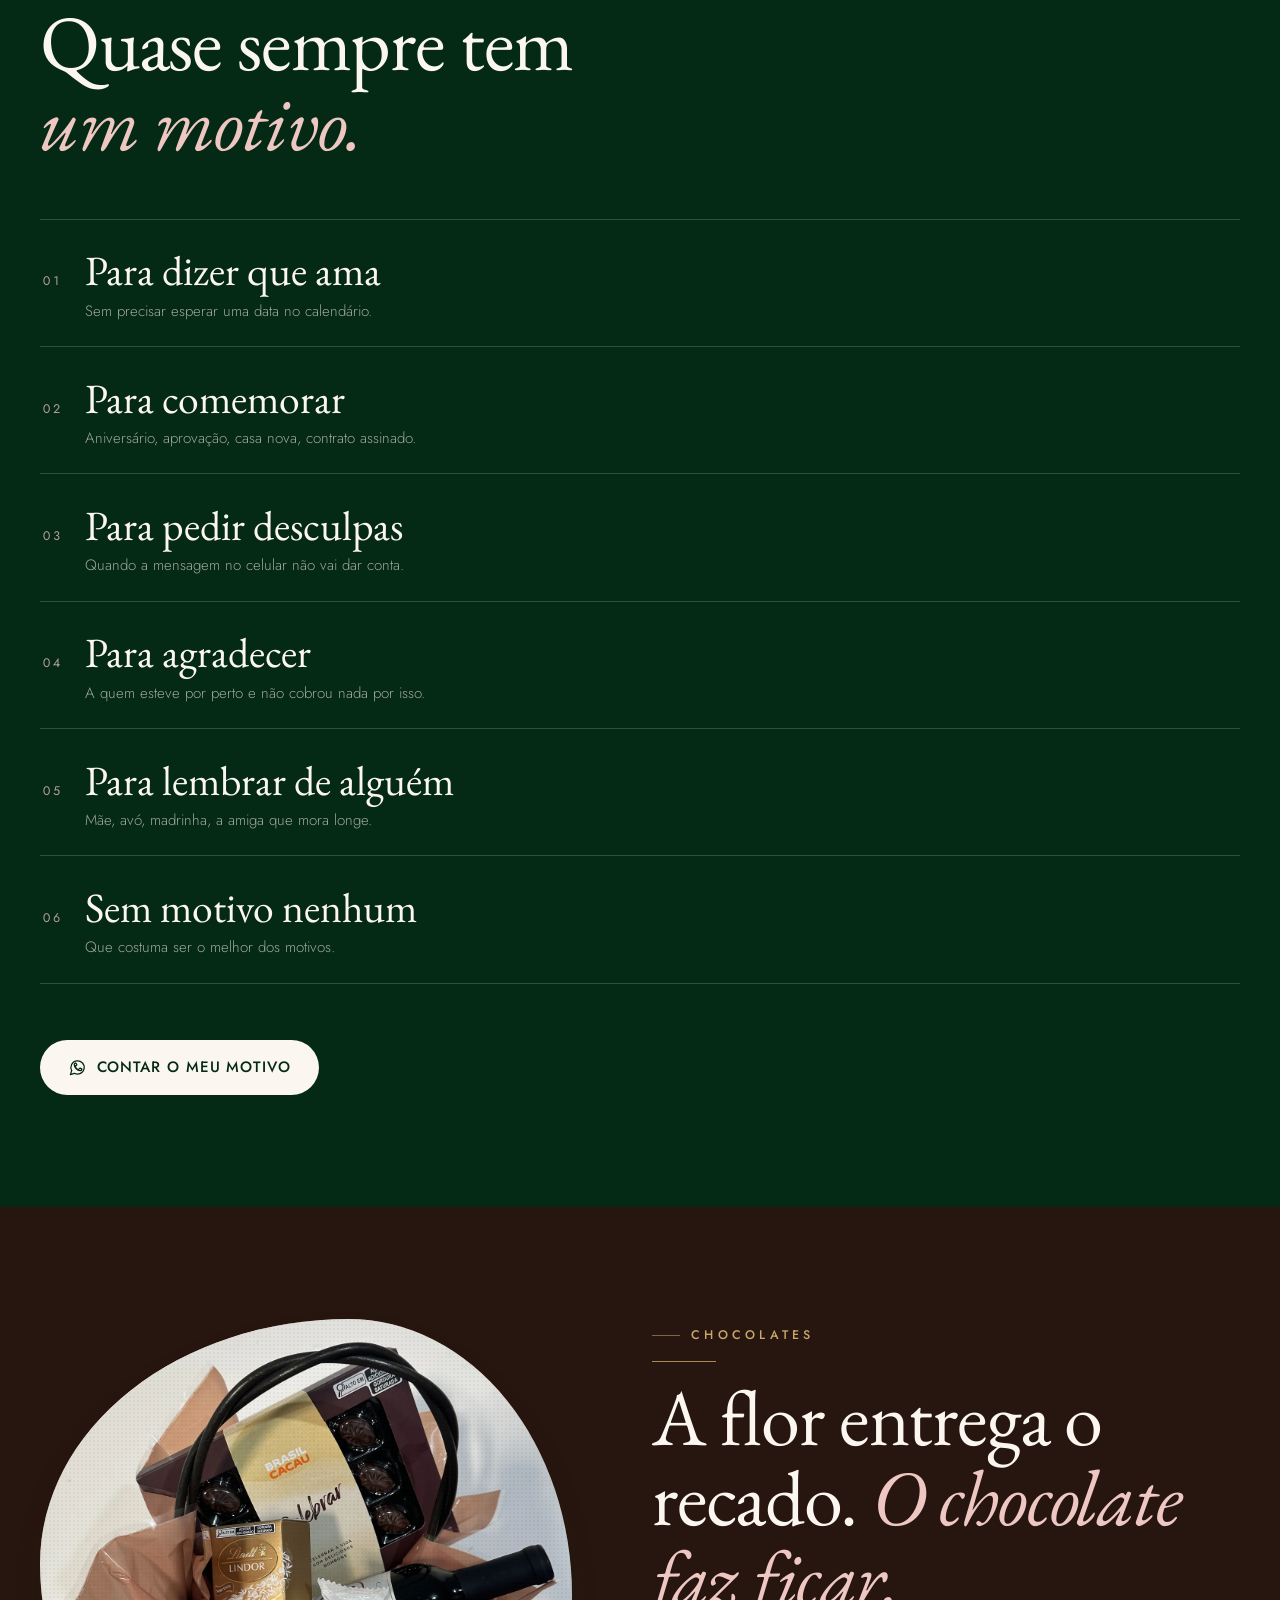
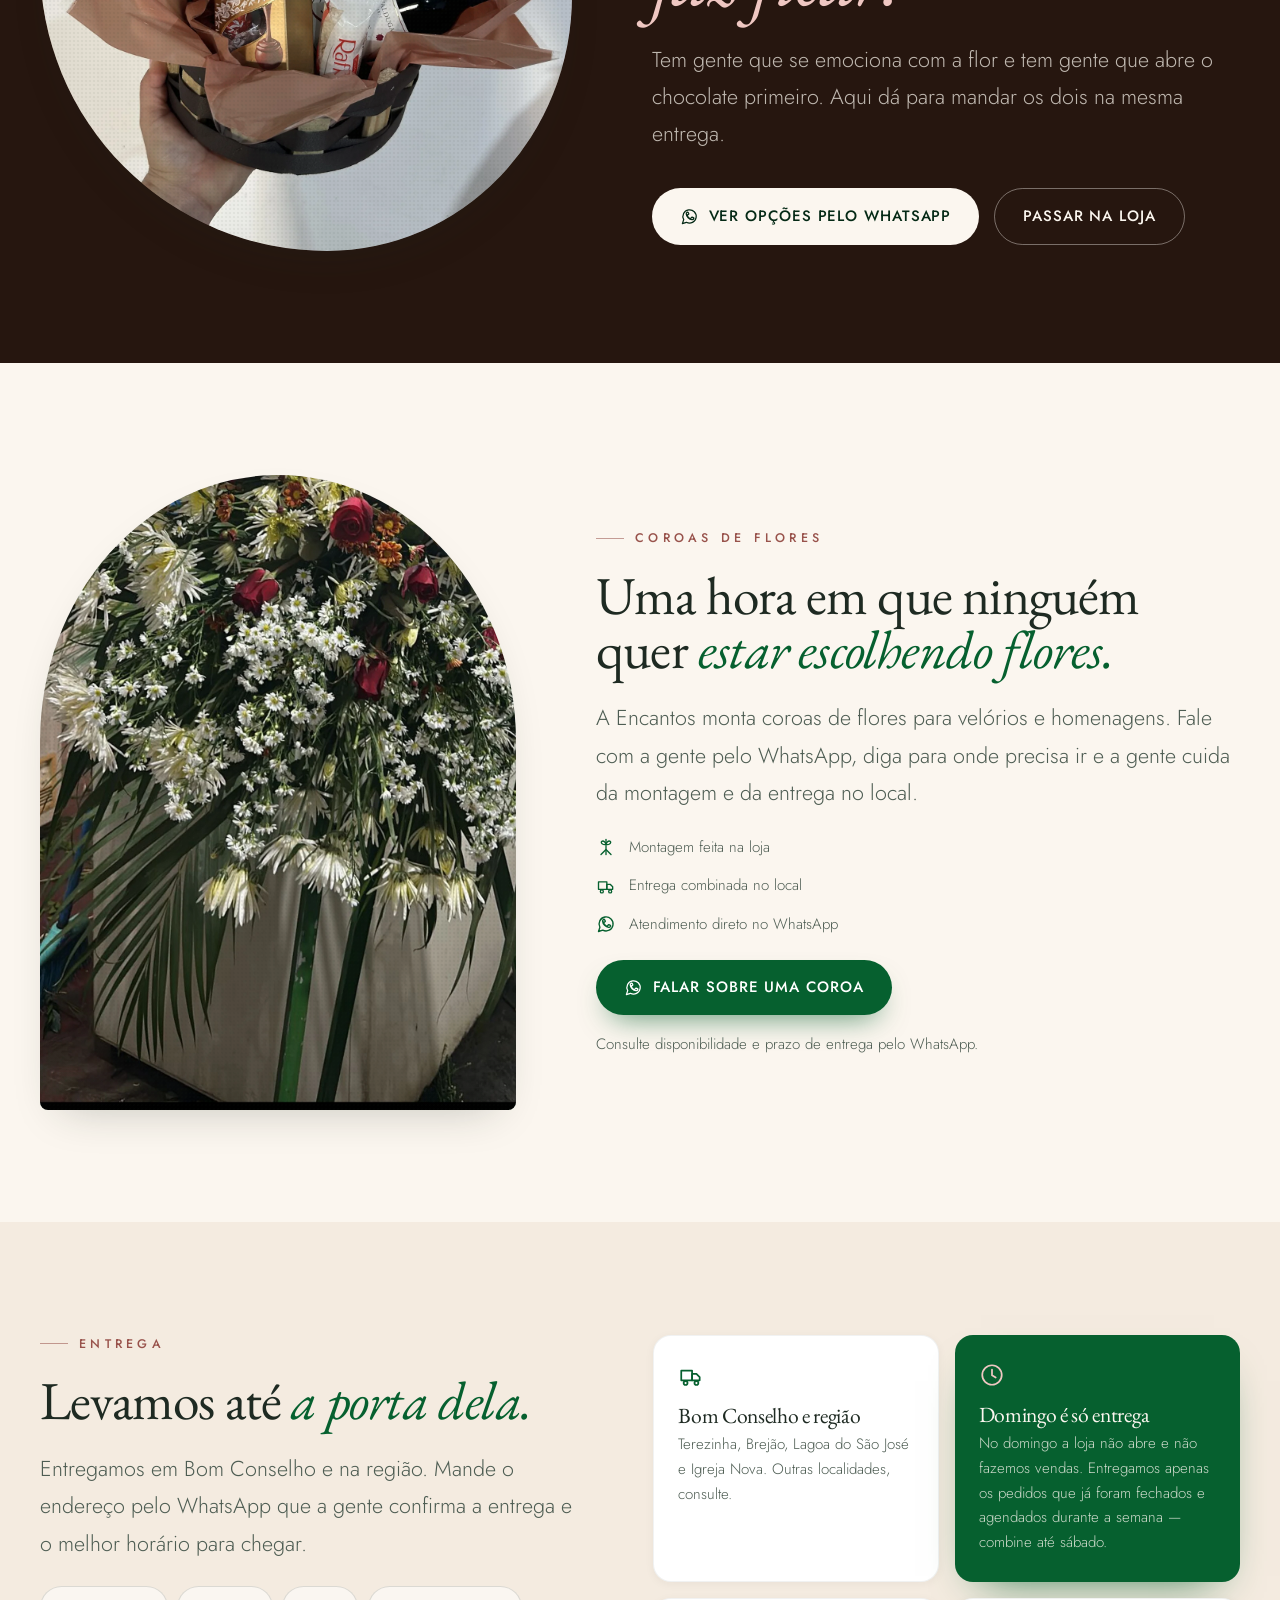
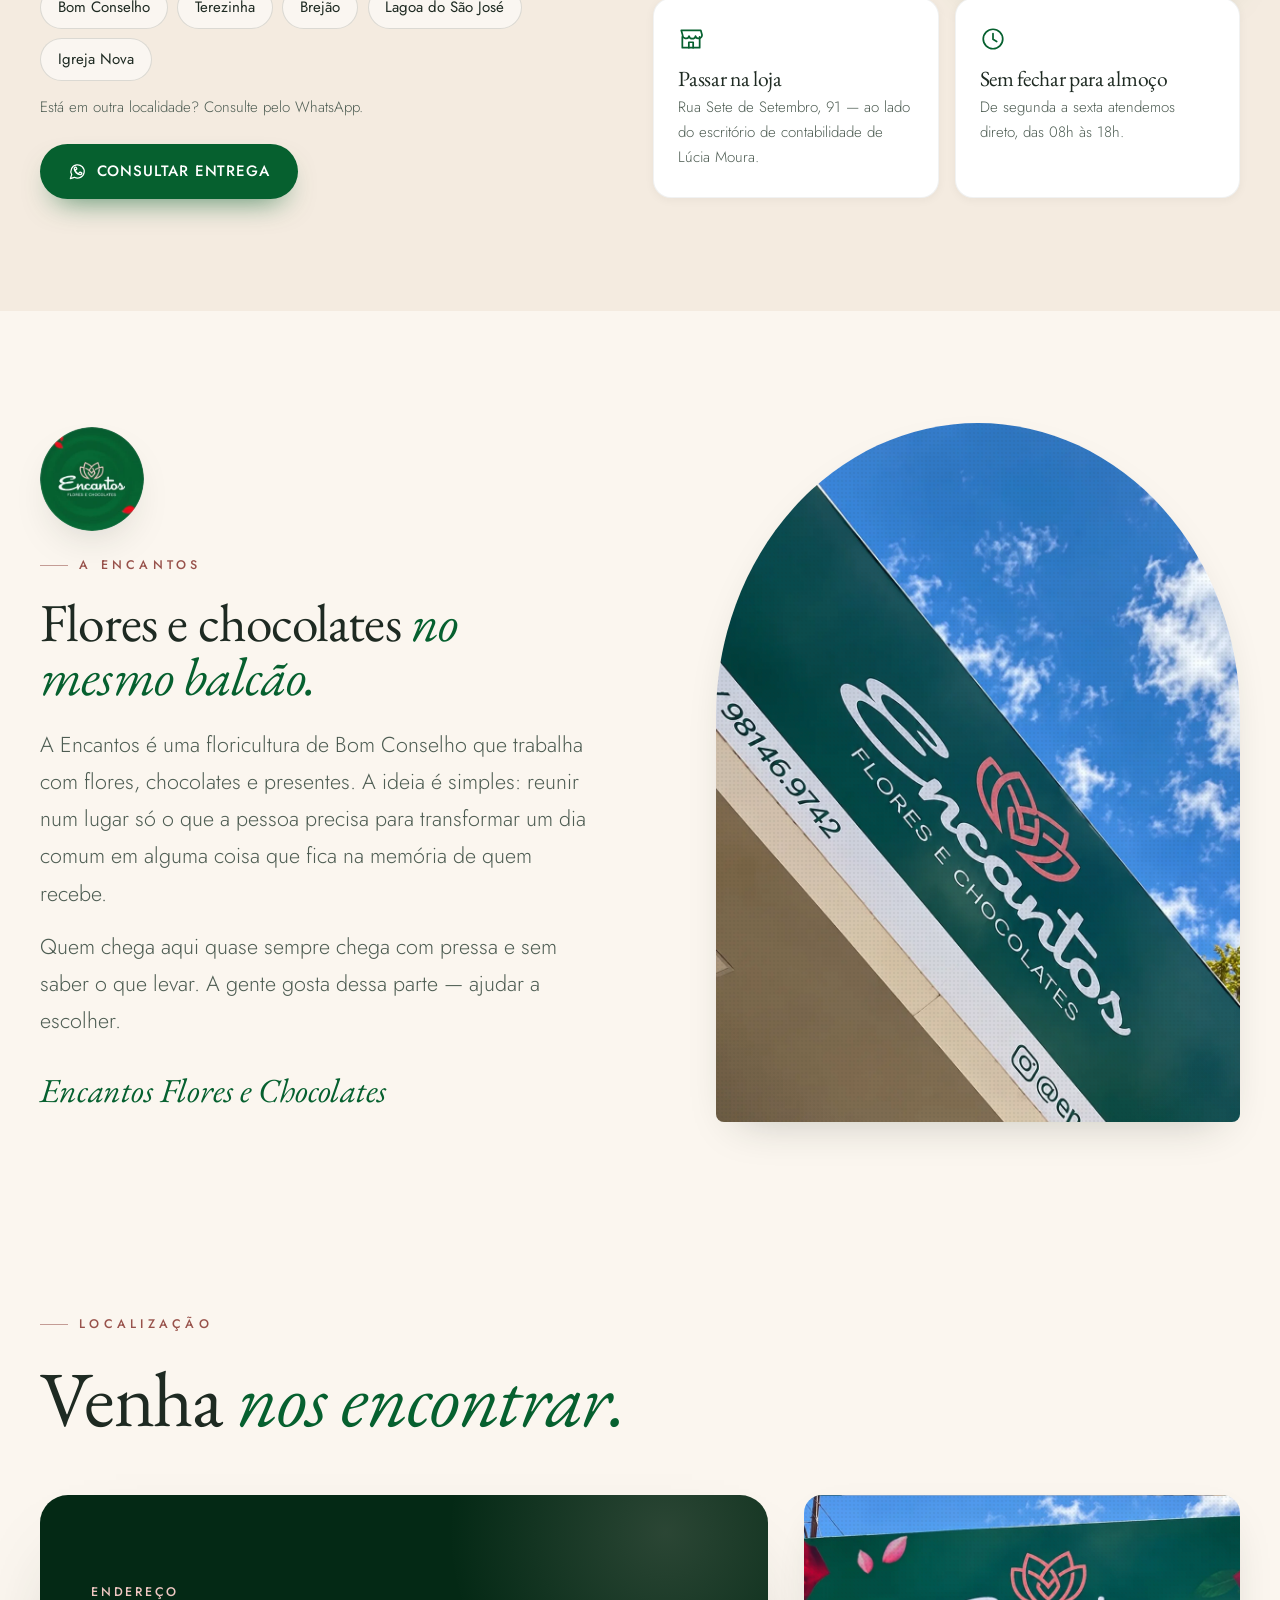
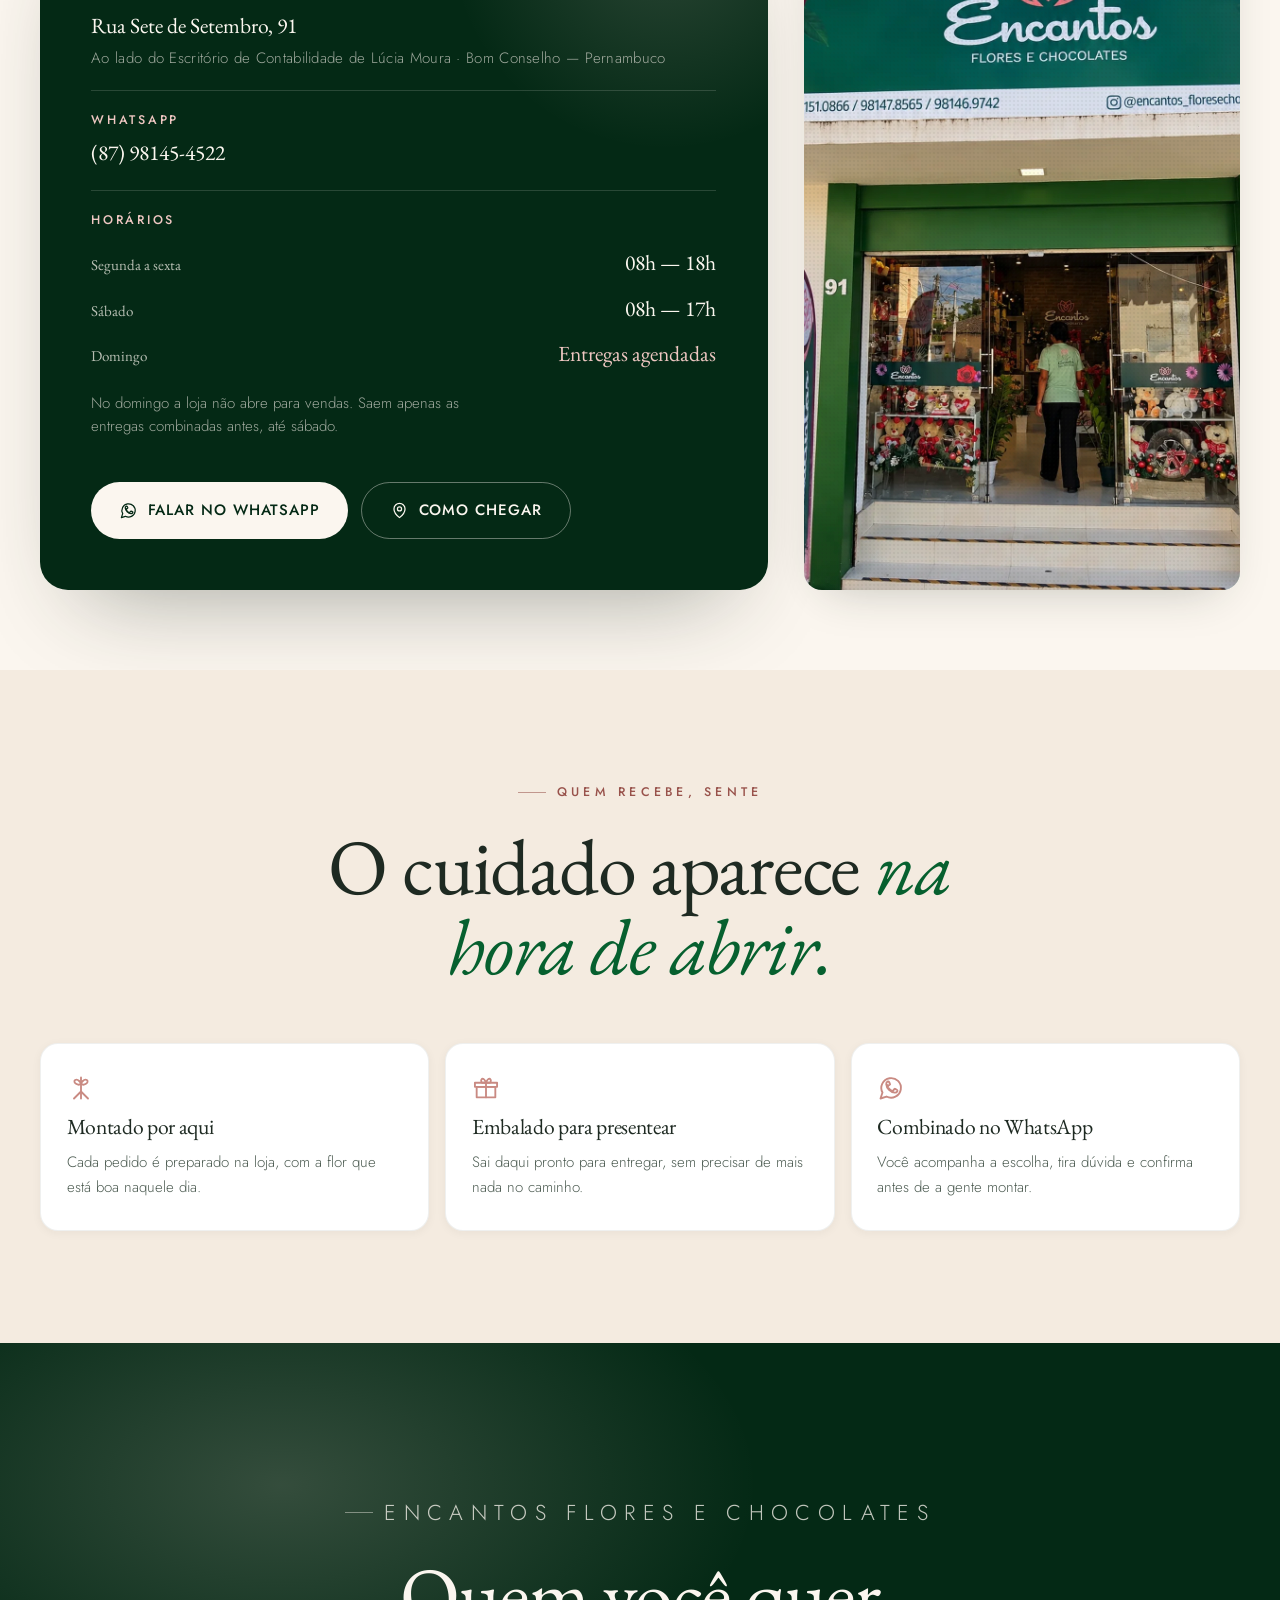
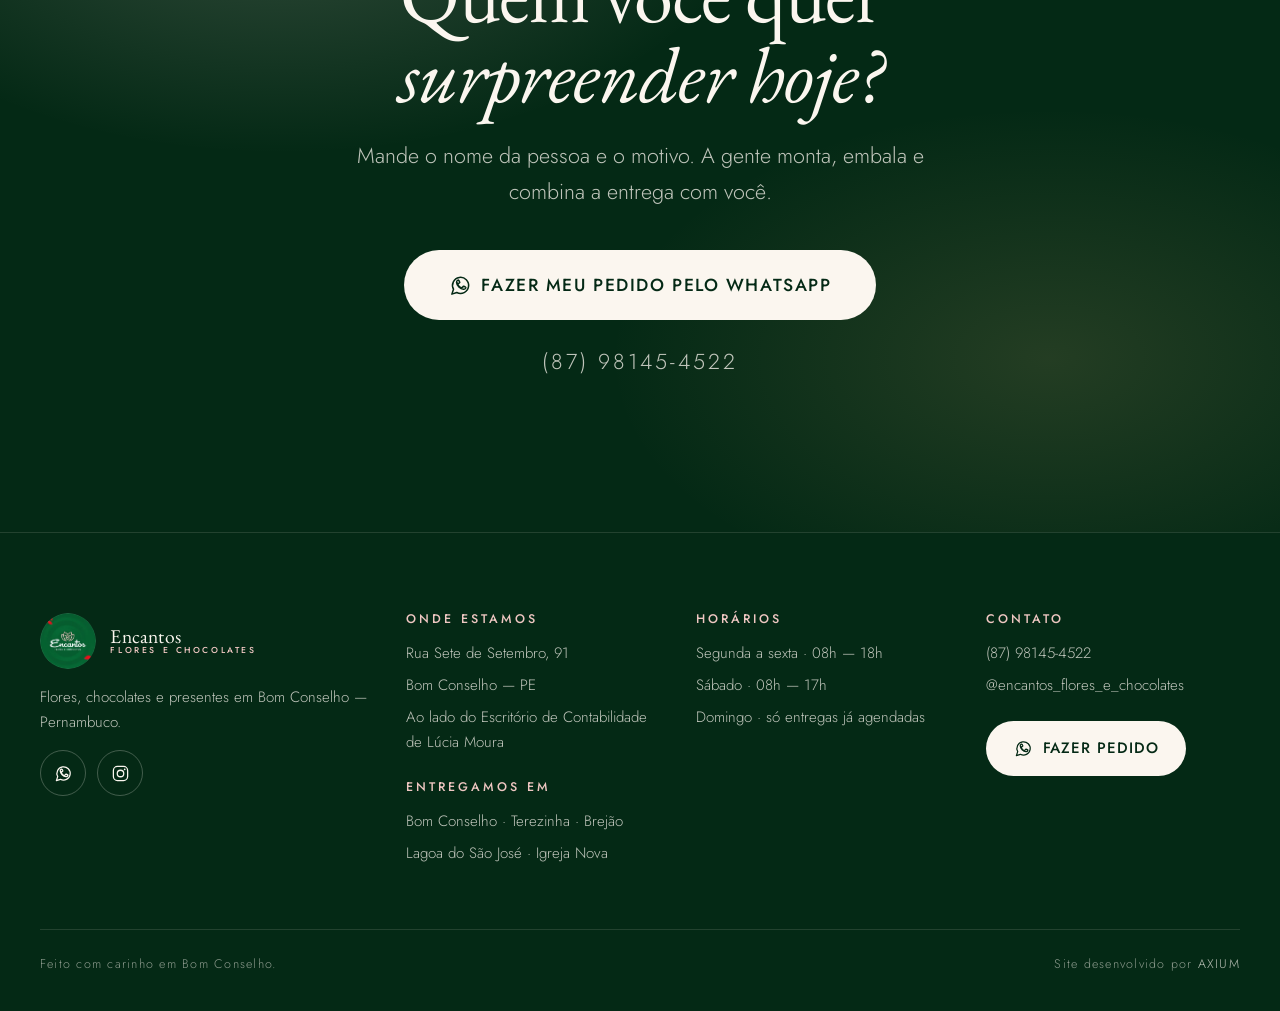
==== commit eee05f9c: "Encaixa as fotografias reais da Encantos Nove fotos enviadas pela cliente, recortadas para a proporç" ====
--- a/encantos/index.html
+++ b/encantos/index.html
@@ -237,10 +237,10 @@
     </div>
 
     <div class="hero__arte rev">
-      <div class="ph ph--arco hero__moldura" data-foto="hero">
+      <div class="ph ph--arco ph--credito hero__moldura" data-foto="hero">
         <div class="ph__foto"></div>
         <div class="ph__arte" aria-hidden="true" style="color:rgba(6,96,47,.34)"><svg preserveAspectRatio="xMidYMid slice"><use href="#bot-1"></use></svg></div>
-        <span class="ph__nota">Composição · Encantos</span>
+        <span class="ph__nota">Ediane Feitosa · Proprietária</span>
       </div>
       <p class="hero__etiqueta"><svg aria-hidden="true"><use href="#i-fita"></use></svg> Montado na loja</p>
     </div>
@@ -350,8 +350,11 @@
         </div>
       </article>
 
-      <article class="dest dest--d rev" data-atraso="1">
-        <div class="ph ph--suave dest__cima ph--verde" data-foto="arranjos">
+      <!-- ARRANJOS — reativar quando chegar a foto de arranjo.
+           Para voltar: descomente este bloco e, em style.css, troque a regra
+           dos 4 cards pela dos 5 (procure por "grade dos destaques").
+      <article class="dest dest—d rev" data-atraso="1">
+        <div class="ph ph—suave dest__cima ph—verde" data-foto="arranjos">
           <div class="ph__foto"></div>
           <div class="ph__arte" aria-hidden="true" style="color:rgba(251,246,239,.3)"><svg preserveAspectRatio="xMidYMid slice"><use href="#bot-2"></use></svg></div>
           <span class="ph__nota">Arranjos</span>
@@ -362,7 +365,8 @@
         </div>
       </article>
 
-      <article class="dest dest--e rev" data-atraso="2">
+      -->
+      <article class="dest dest--d rev" data-atraso="1">
         <div class="ph ph--suave dest__cima ph-g2 ph-b" data-foto="combinacoes">
           <div class="ph__foto"></div>
           <div class="ph__arte" aria-hidden="true" style="color:rgba(196,138,130,.5)"><svg preserveAspectRatio="xMidYMid slice"><use href="#bot-3"></use></svg></div>
@@ -440,7 +444,10 @@
   </div>
 </section>
 
-<!-- ============================== GALERIA ============================== -->
+<!-- GALERIA — seção pronta, guardada até chegarem 6 fotos novas.
+     Para voltar: descomente o bloco abaixo e salve galeria-1.jpg ... galeria-6.jpg
+     em assets/img/fotos/ (e acrescente os nomes em fotos.json).
+<!- ============================== GALERIA ============================== ->
 <section class="secao" id="galeria">
   <div class="envol">
     <div class="cabeca rev">
@@ -454,7 +461,7 @@
         <div class="ph__arte" aria-hidden="true" style="color:rgba(6,96,47,.3)"><svg preserveAspectRatio="xMidYMid slice"><use href="#bot-2"></use></svg></div>
         <span class="ph__nota">Galeria 01</span>
       </div>
-      <div class="ph gb g2 ph--verde rev" data-atraso="1" data-foto="galeria-2">
+      <div class="ph gb g2 ph—verde rev" data-atraso="1" data-foto="galeria-2">
         <div class="ph__foto"></div>
         <div class="ph__arte" aria-hidden="true" style="color:rgba(251,246,239,.3)"><svg preserveAspectRatio="xMidYMid slice"><use href="#bot-3"></use></svg></div>
         <span class="ph__nota">Galeria 02</span>
@@ -472,7 +479,7 @@
         <div class="ph__arte" aria-hidden="true" style="color:rgba(6,96,47,.28)"><svg preserveAspectRatio="xMidYMid slice"><use href="#bot-3"></use></svg></div>
         <span class="ph__nota">Galeria 04</span>
       </div>
-      <div class="ph ge g5 ph--choc rev" data-atraso="1" data-foto="galeria-5">
+      <div class="ph ge g5 ph—choc rev" data-atraso="1" data-foto="galeria-5">
         <div class="ph__foto"></div>
         <div class="ph__arte" aria-hidden="true" style="color:rgba(201,166,107,.4)"><svg preserveAspectRatio="xMidYMid slice"><use href="#bot-2"></use></svg></div>
         <span class="ph__nota">Galeria 05</span>
@@ -485,6 +492,9 @@
     </div>
   </div>
 </section>
+
+
+-->
 
 <!-- ========================= COROAS DE FLORES ========================= -->
 <section class="secao" id="coroas">
--- a/encantos/assets/css/style.css
+++ b/encantos/assets/css/style.css
@@ -254,6 +254,13 @@
   position:absolute;left:1.15rem;bottom:1.05rem;right:1.15rem;font-size:.66rem;
   letter-spacing:.24em;text-transform:uppercase;color:rgba(30,42,34,.38);font-weight:500;
   transition:opacity .4s;
+}
+/* Crédito que continua visível por cima da fotografia (ex.: hero) */
+.ph--credito.tem-foto .ph__nota{
+  opacity:1;left:1rem;bottom:1rem;right:auto;width:max-content;max-width:calc(100% - 2rem);
+  background:rgba(251,246,239,.94);backdrop-filter:blur(6px);-webkit-backdrop-filter:blur(6px);
+  color:var(--verde);padding:.55rem 1.05rem;border-radius:100px;font-weight:500;
+  letter-spacing:.16em;font-size:.62rem;box-shadow:0 8px 22px -12px rgba(30,42,34,.5)
 }
 .ph--verde{background:
     radial-gradient(80% 60% at 20% 10%,rgba(160,210,180,.3),transparent 60%),
@@ -319,12 +326,22 @@
 
 .hero__arte{position:relative}
 .hero__moldura{aspect-ratio:4/5;width:100%}
+.hero__moldura .ph__foto{background-position:50% 12%}
 .hero__etiqueta{
   position:absolute;right:-.6rem;bottom:1.6rem;background:var(--creme);border-radius:100px;
   padding:.75rem 1.3rem;box-shadow:var(--sombra-m);display:flex;align-items:center;gap:.6rem;
   font-size:var(--f-xs);letter-spacing:.18em;text-transform:uppercase;font-weight:500;color:var(--verde)
 }
 .hero__etiqueta svg{width:16px;height:16px}
+
+/* No celular a foto vem primeiro: quem chega pelo Instagram vê logo
+   a dona e o trabalho, antes de precisar rolar.                        */
+@media (max-width:1023px){
+  .hero__arte{order:-1;margin-bottom:var(--s-2)}
+  .hero{padding-top:clamp(5.5rem,17vw,8rem)}
+  /* uma etiqueta só no celular: as duas se atropelavam sobre o rosto */
+  .hero__etiqueta{display:none}
+}
 
 /* pétalas flutuantes */
 .petalas{position:absolute;inset:0;overflow:hidden;pointer-events:none;z-index:-1}
@@ -569,12 +586,16 @@
   .presente{grid-template-columns:.85fr 1.15fr;gap:var(--s-6);align-items:start}
   .presente__texto{position:sticky;top:7rem}
 
+  /* grade dos destaques — hoje com 4 cards */
   .destaques{grid-template-columns:repeat(12,1fr);gap:var(--s-3) var(--s-3)}
   .dest--a{grid-column:span 5}
   .dest--b{grid-column:span 7;align-self:end}
-  .dest--c{grid-column:span 4}
-  .dest--d{grid-column:span 4;margin-top:var(--s-5)}
-  .dest--e{grid-column:span 4}
+  .dest--c{grid-column:span 6}
+  .dest--d{grid-column:span 6;margin-top:var(--s-5)}
+  /* com 5 cards (ao reativar Arranjos), use:
+     .dest--c{grid-column:span 4}
+     .dest--d{grid-column:span 4;margin-top:var(--s-5)}
+     .dest--e{grid-column:span 4}                                */
 
   .choc-grade{grid-template-columns:.95fr 1.05fr;gap:var(--s-6)}
   .choc-grade__texto{order:2}
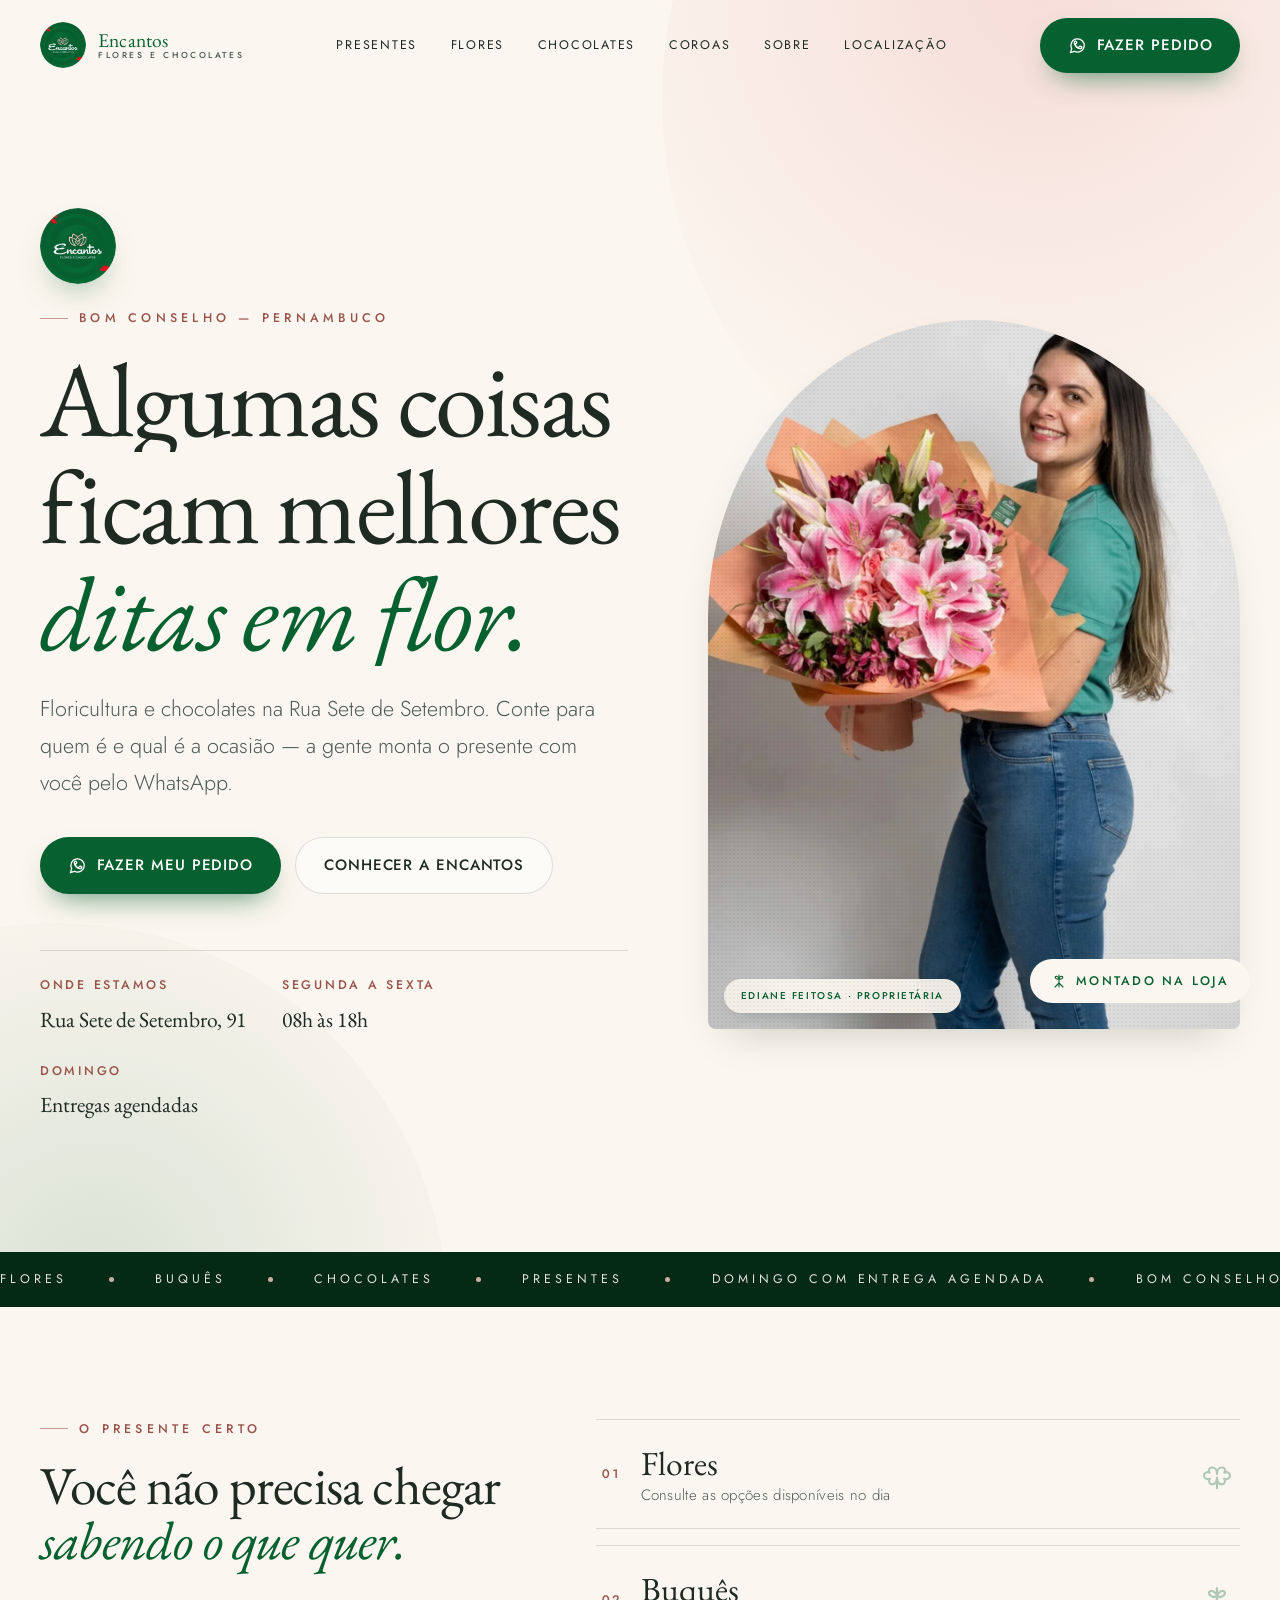
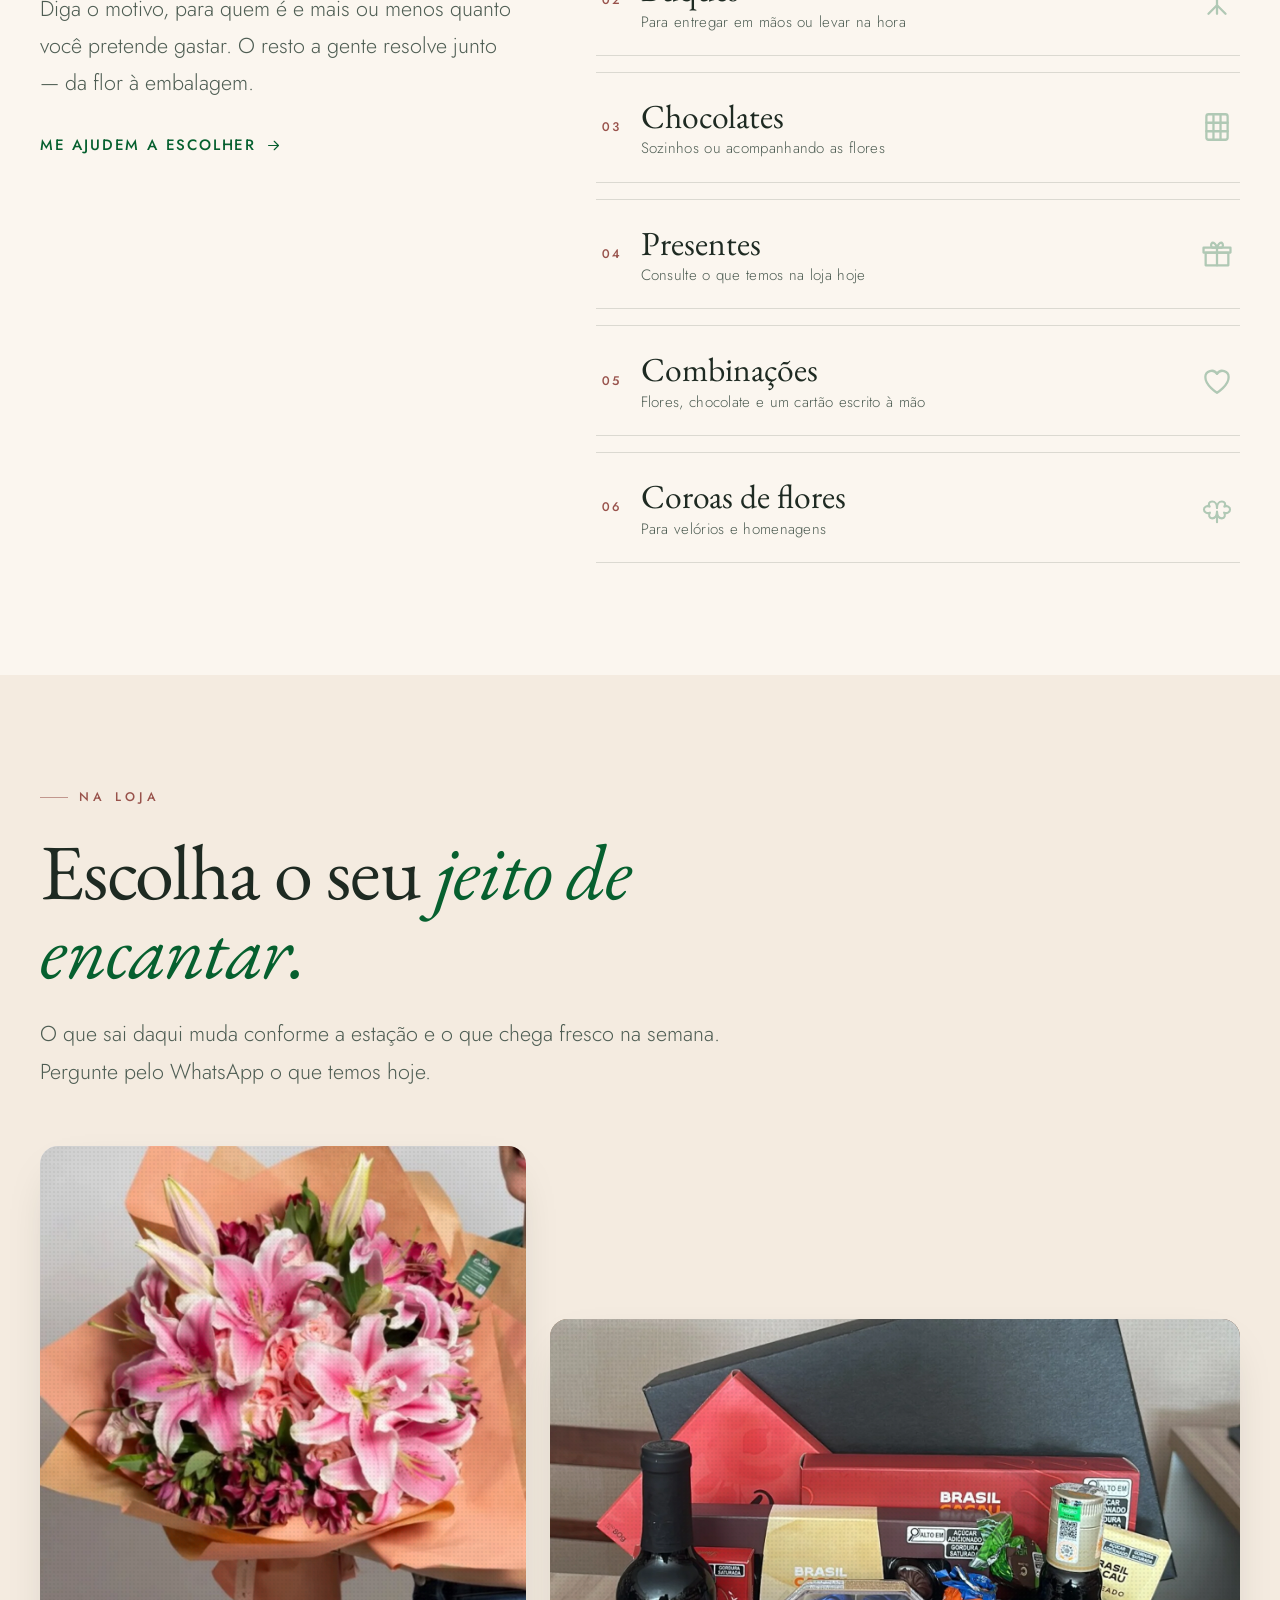
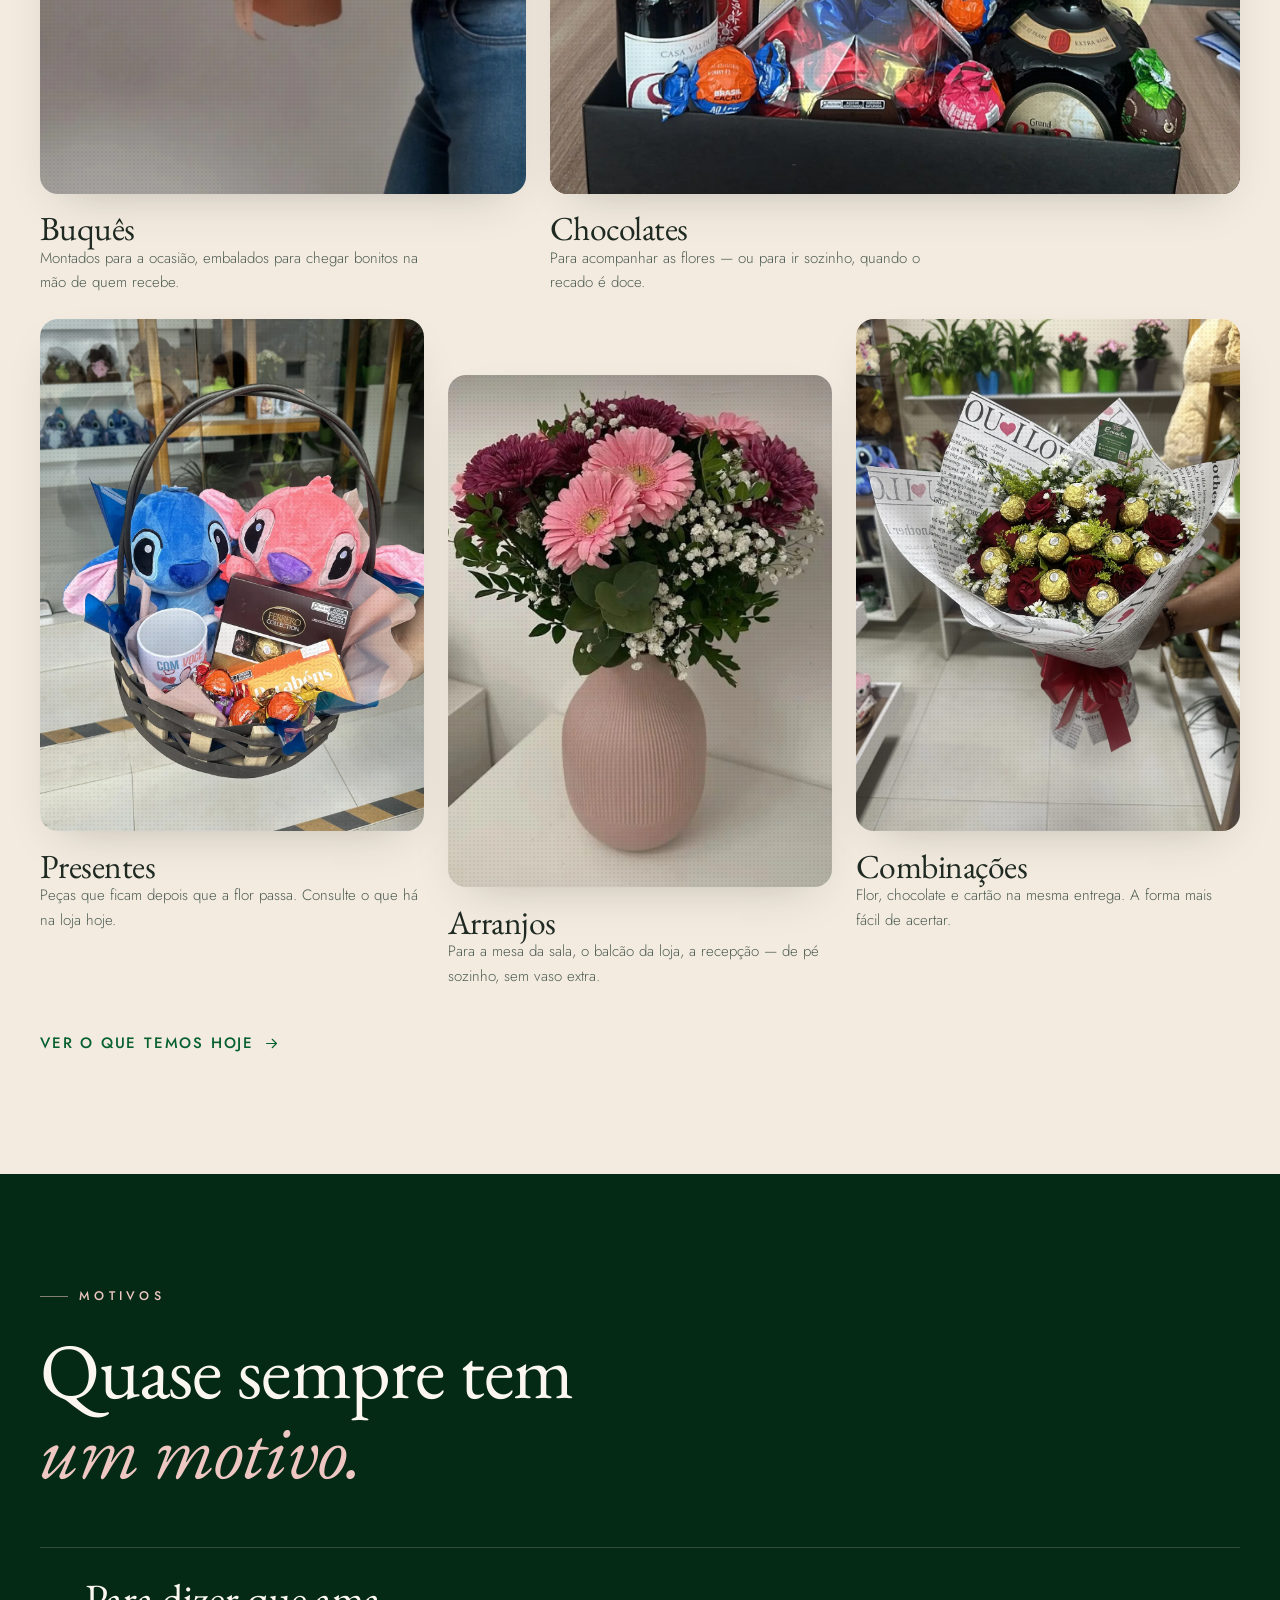
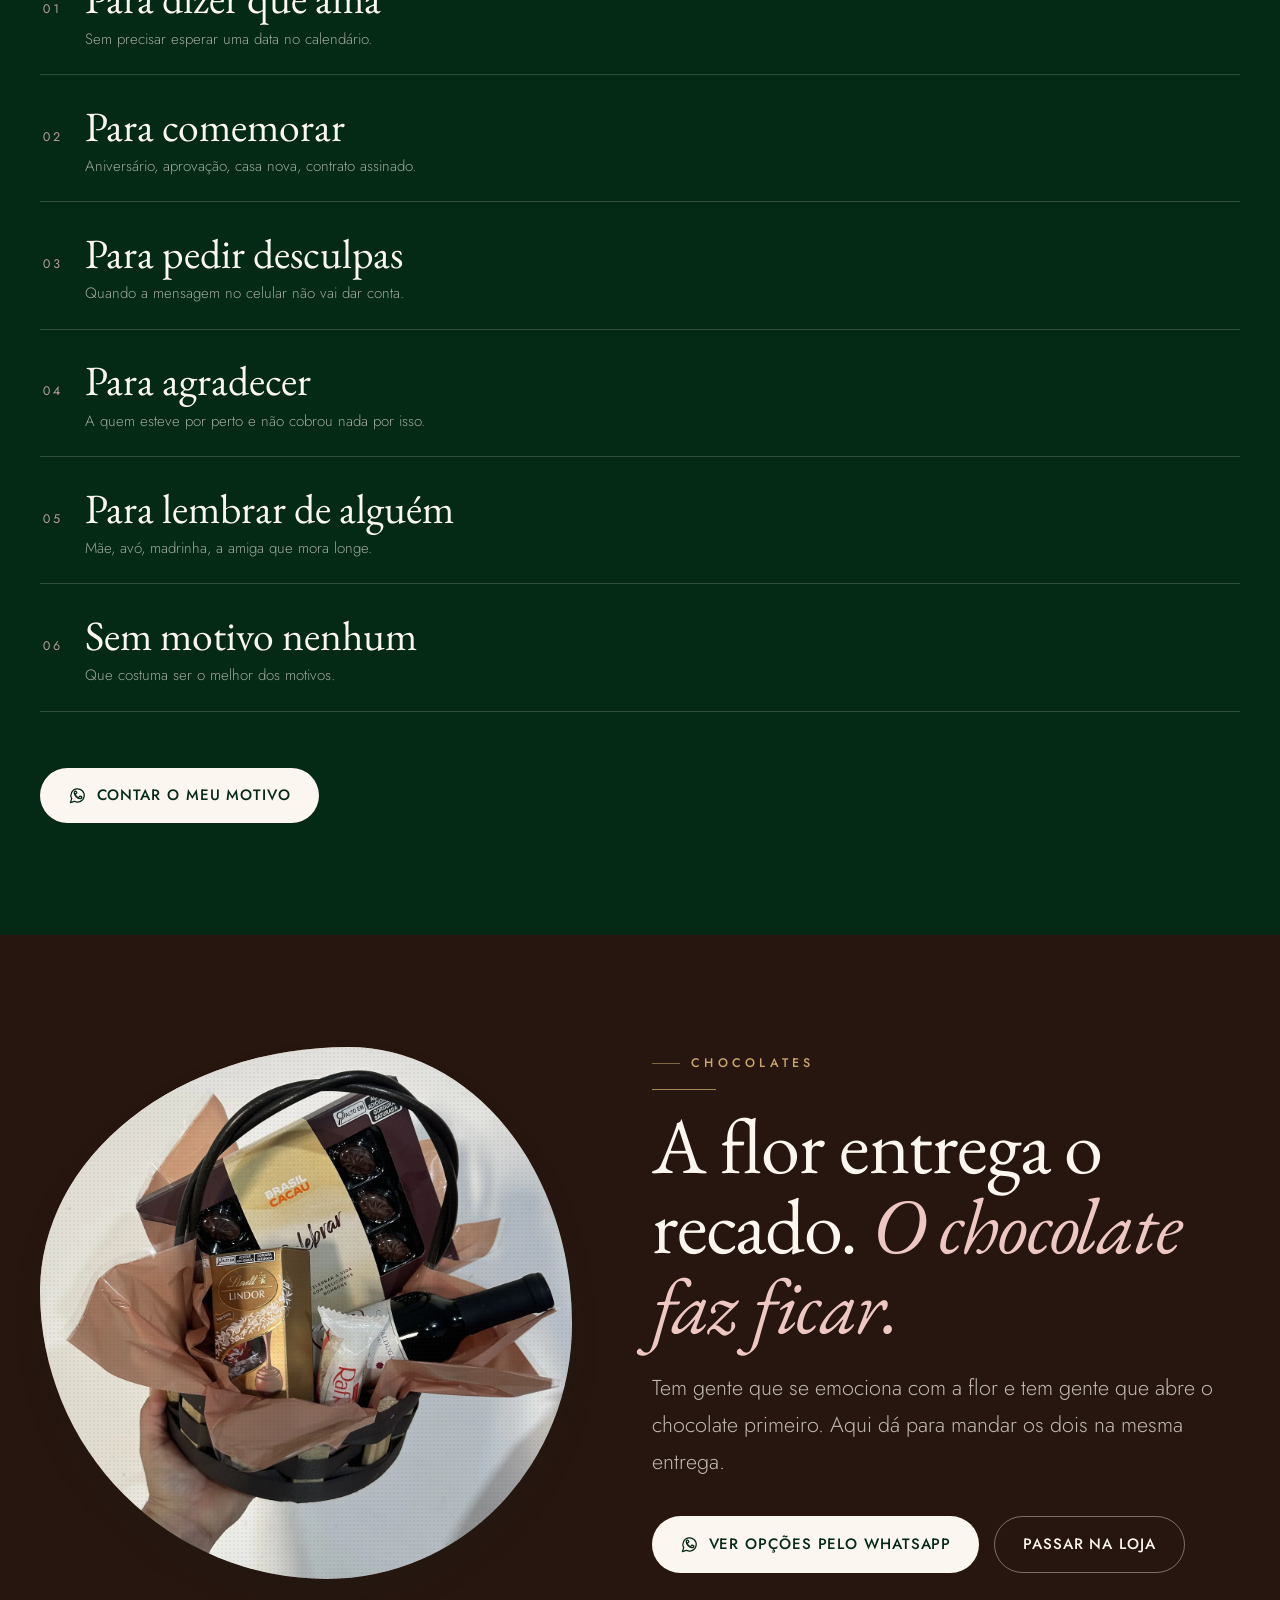
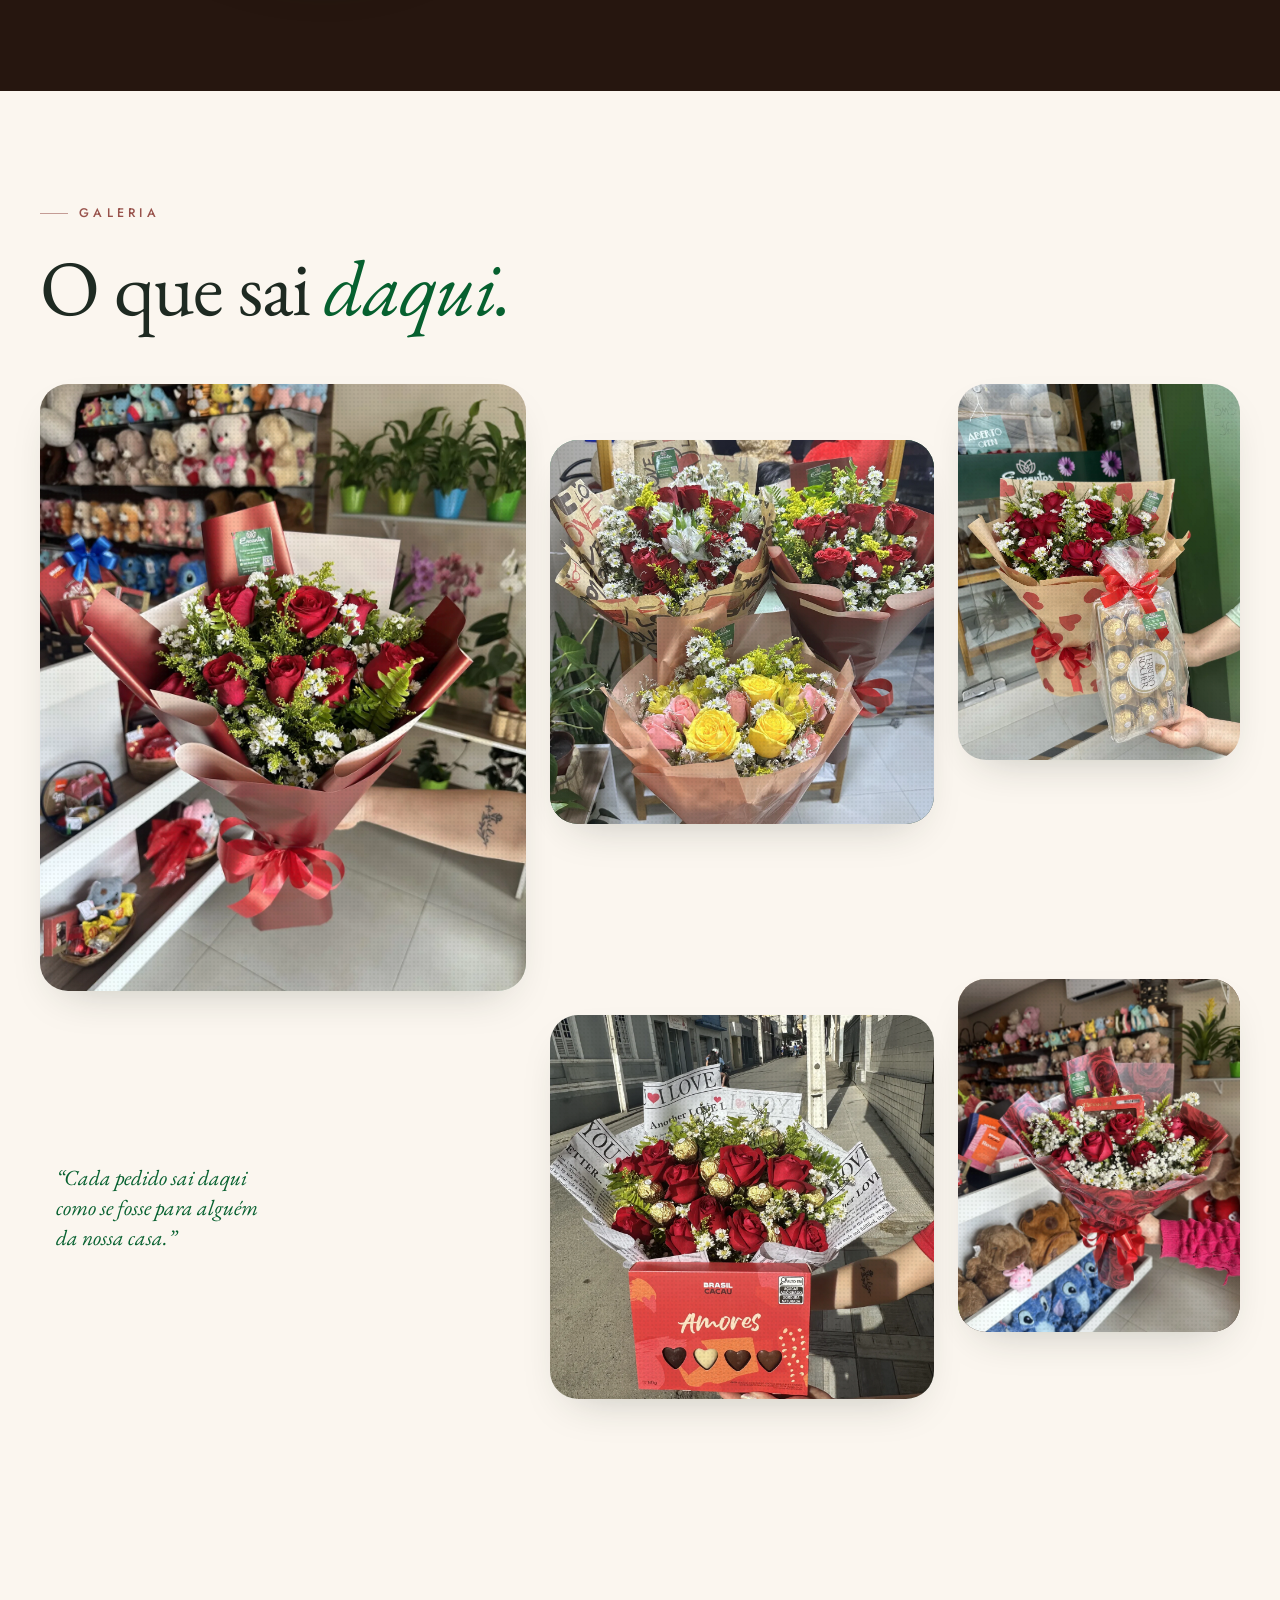
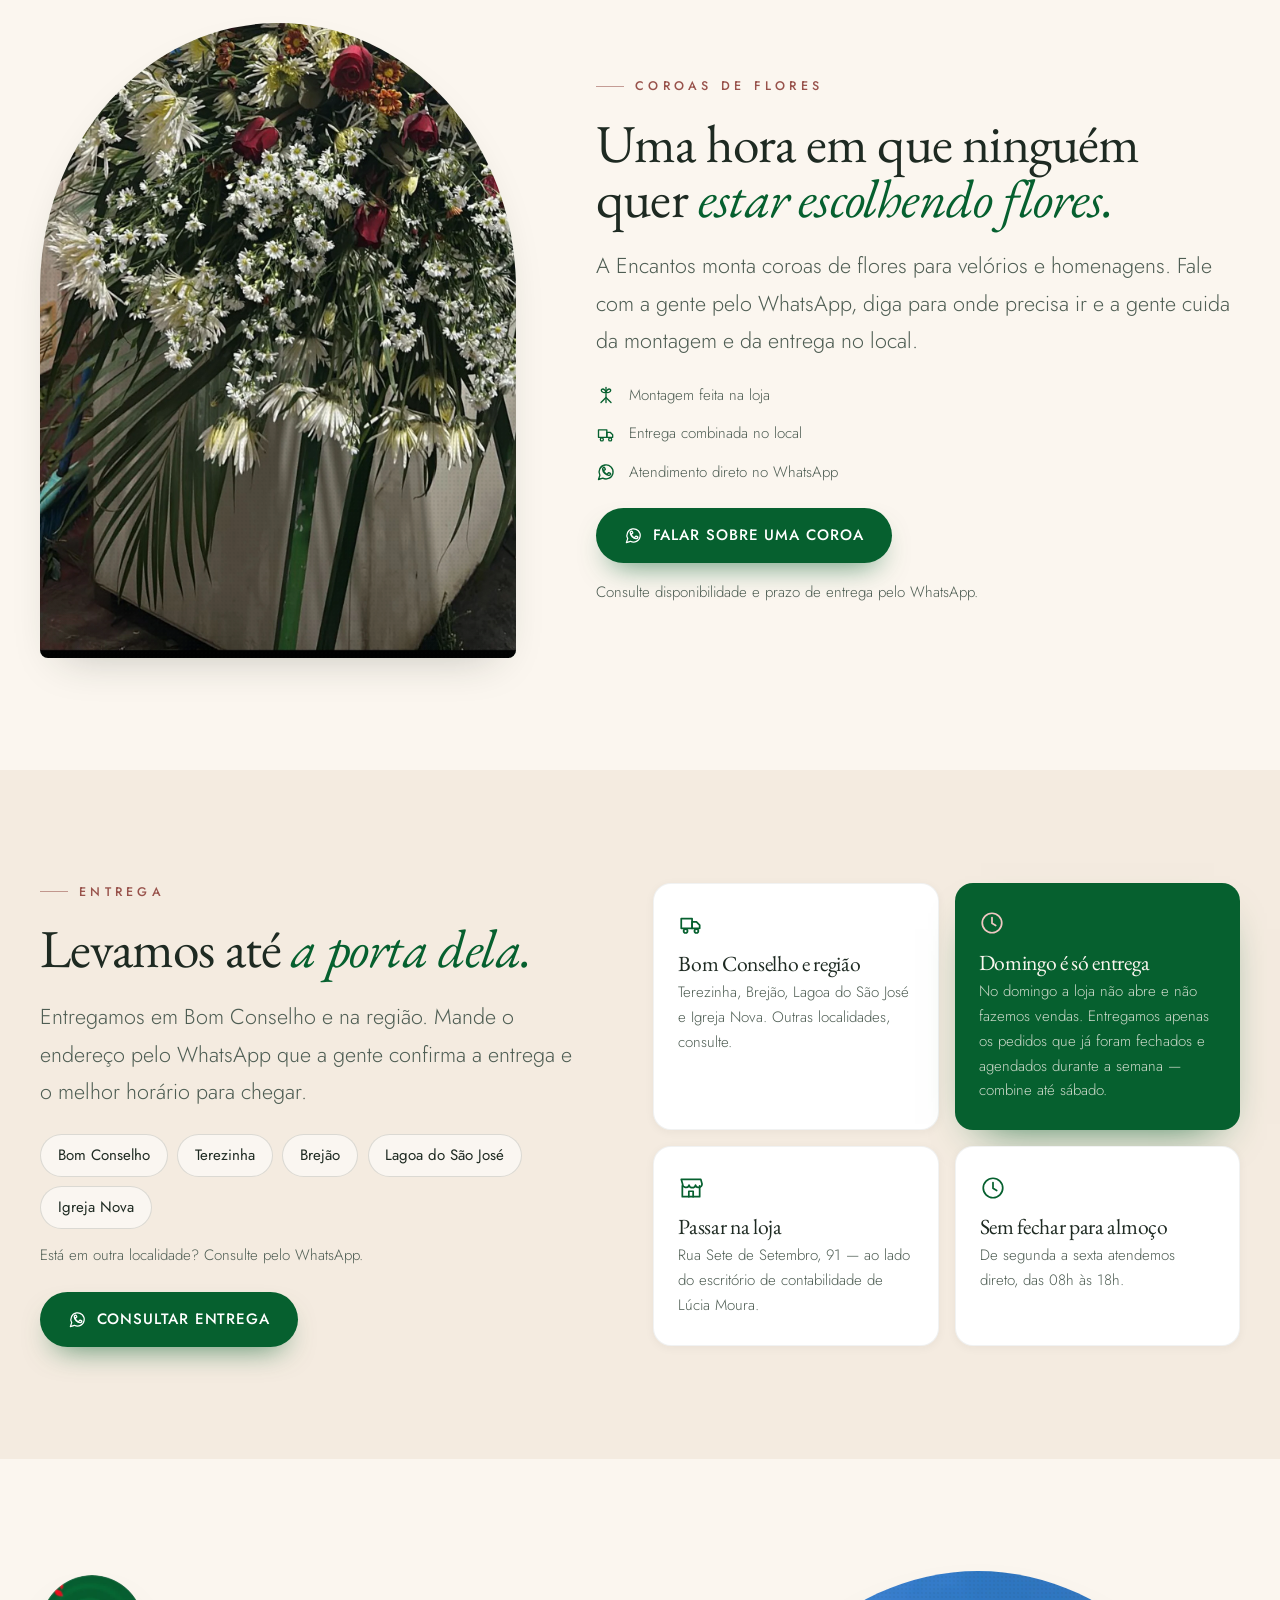
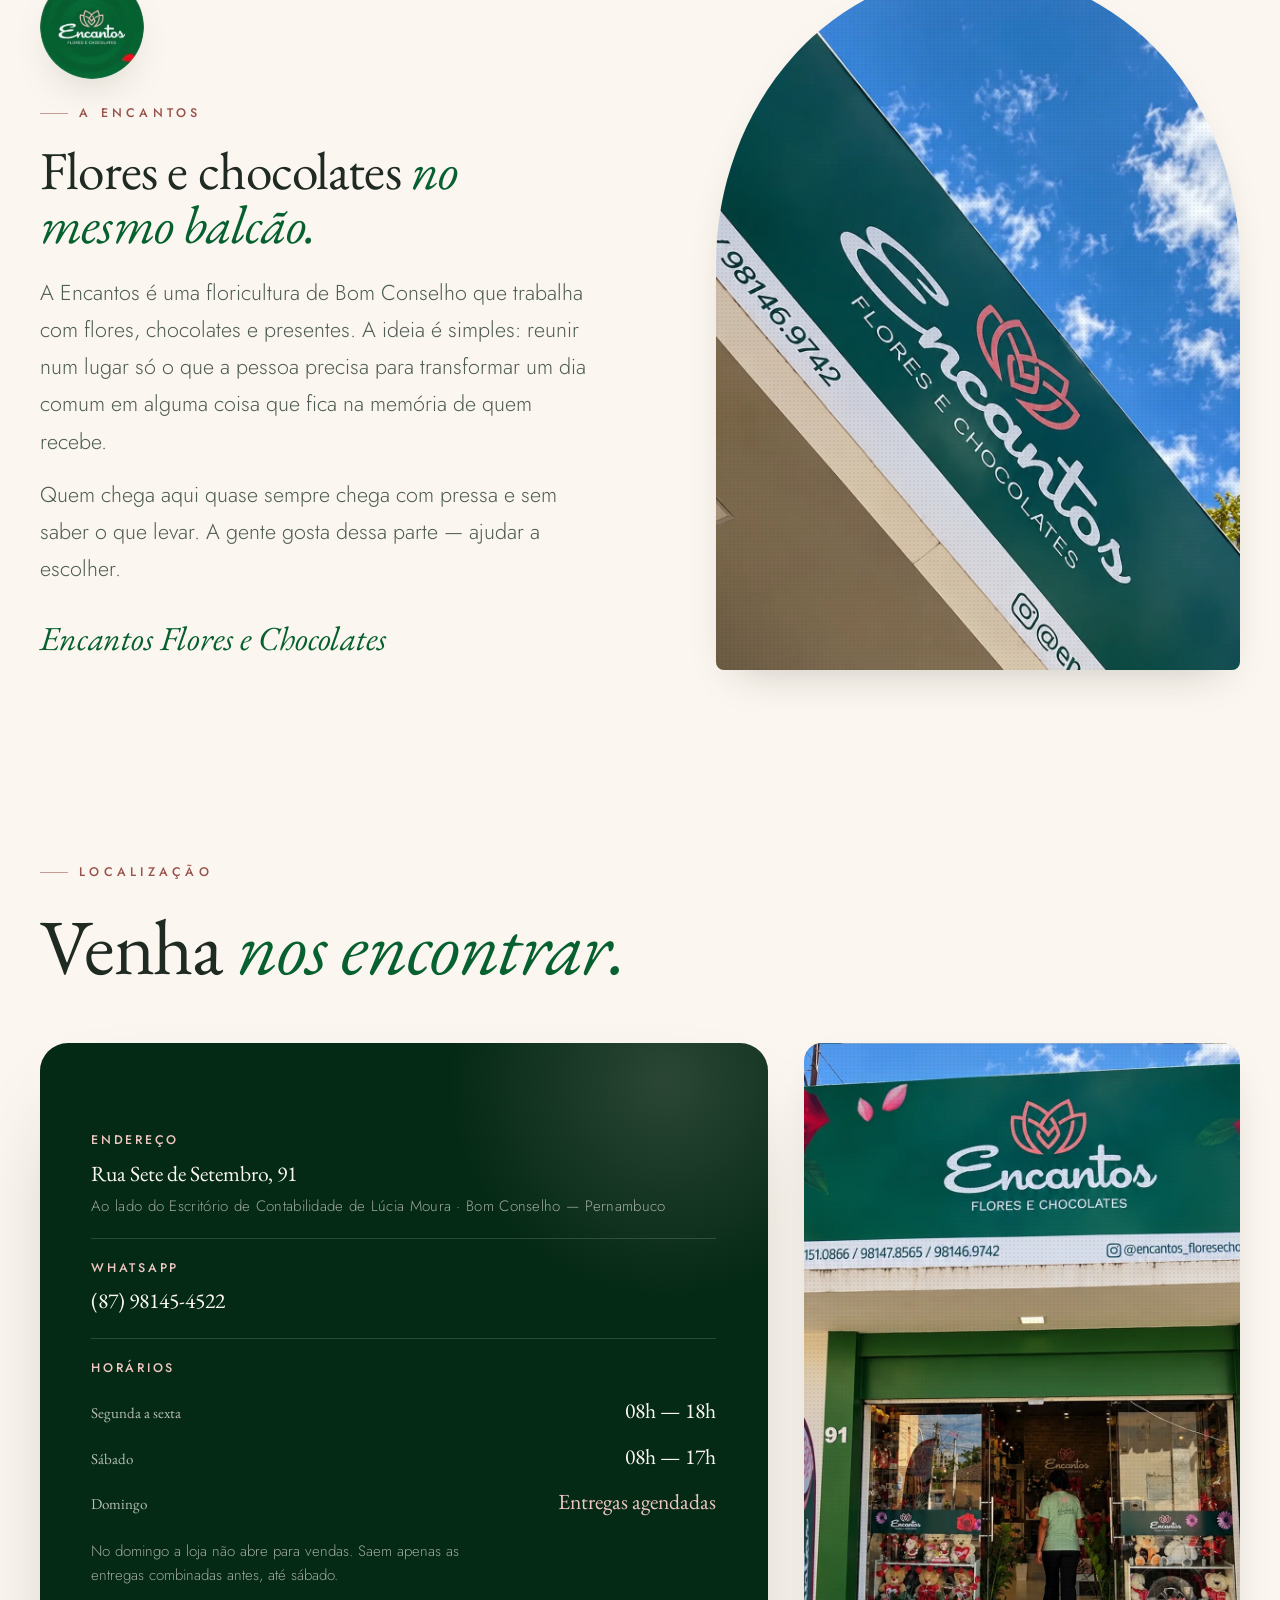
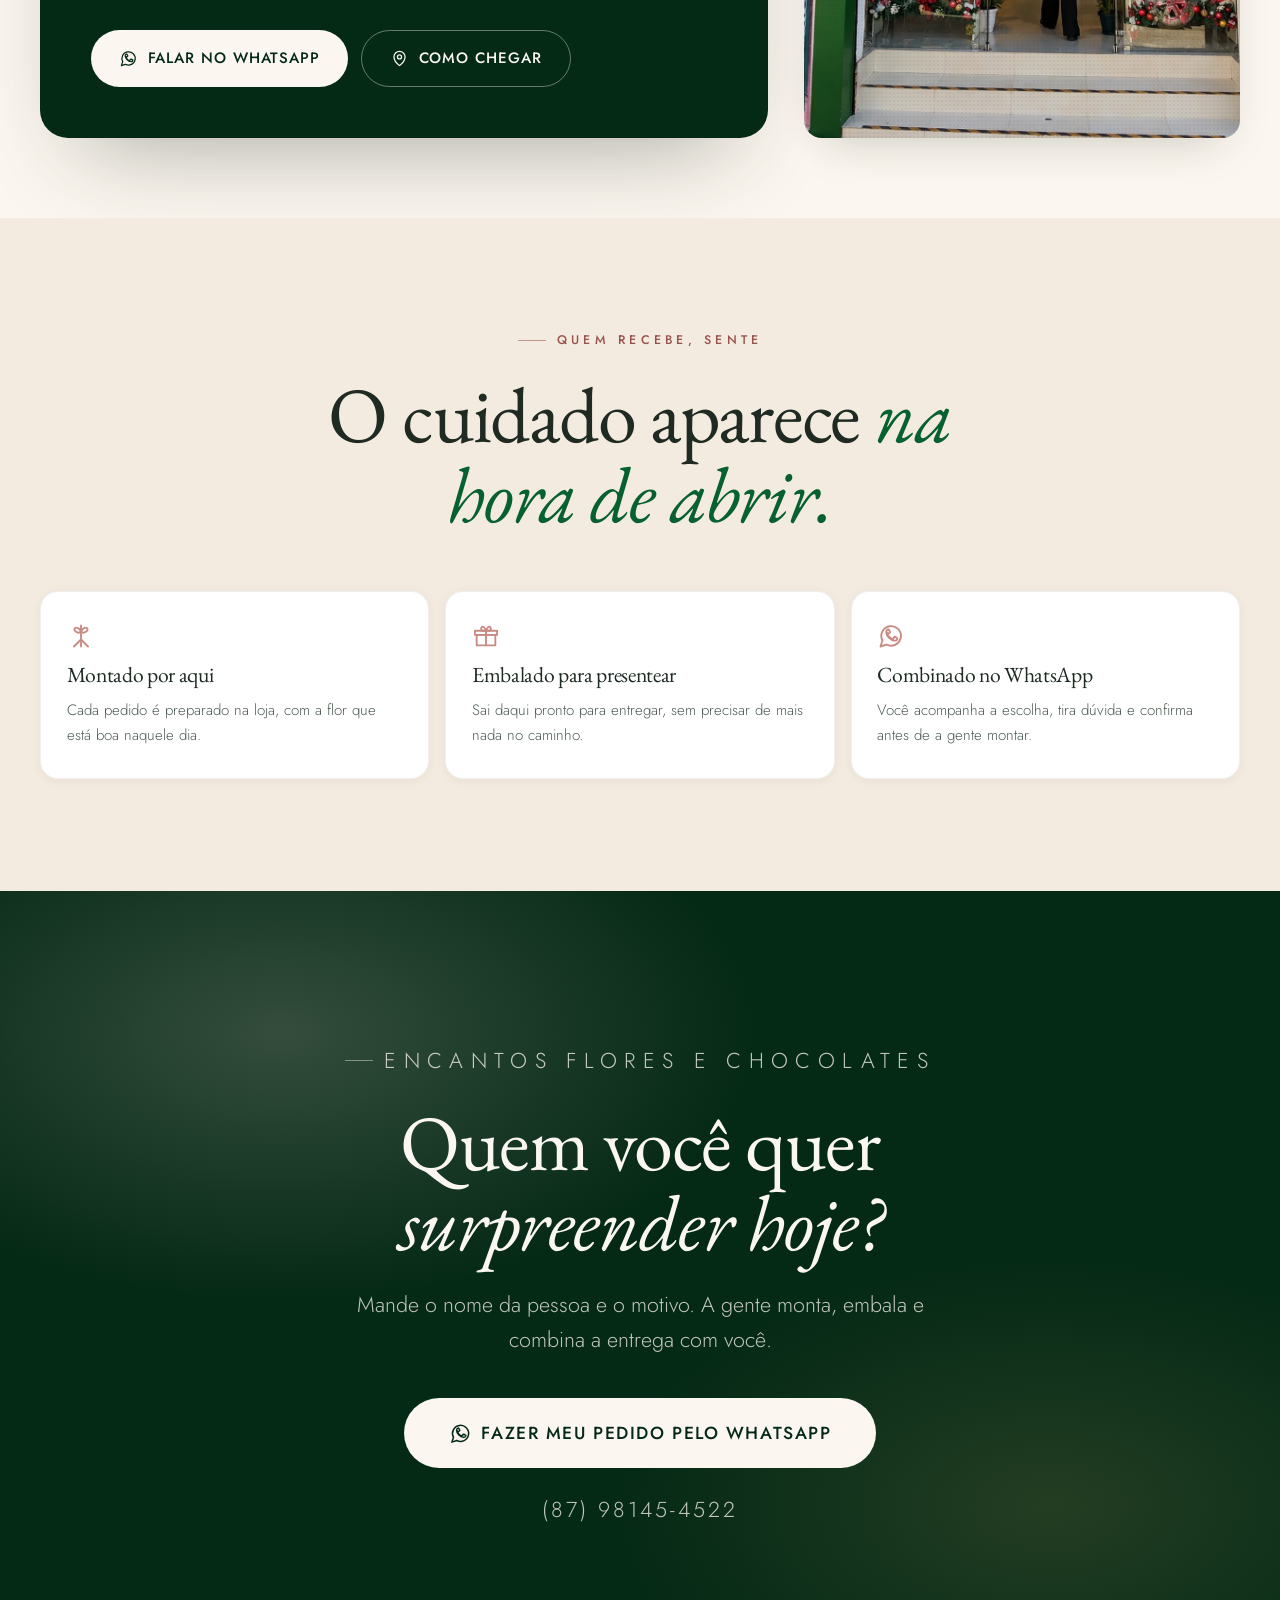
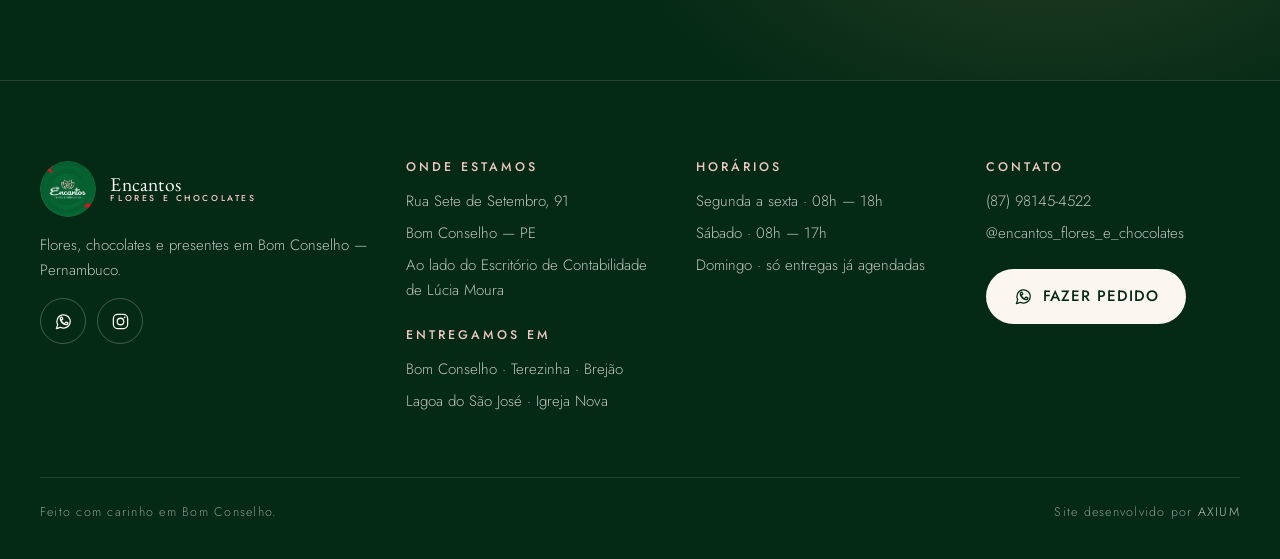
==== commit debfd391: "Reativa Arranjos e Galeria com as fotos que faltavam Seis fotos novas da cliente, recortadas e conve" ====
--- a/encantos/index.html
+++ b/encantos/index.html
@@ -350,13 +350,10 @@
         </div>
       </article>
 
-      <!-- ARRANJOS — reativar quando chegar a foto de arranjo.
-           Para voltar: descomente este bloco e, em style.css, troque a regra
-           dos 4 cards pela dos 5 (procure por "grade dos destaques").
-      <article class="dest dest—d rev" data-atraso="1">
-        <div class="ph ph—suave dest__cima ph—verde" data-foto="arranjos">
+      <article class="dest dest--d rev" data-atraso="1">
+        <div class="ph ph--suave dest__cima ph-g3 ph-d" data-foto="arranjos">
           <div class="ph__foto"></div>
-          <div class="ph__arte" aria-hidden="true" style="color:rgba(251,246,239,.3)"><svg preserveAspectRatio="xMidYMid slice"><use href="#bot-2"></use></svg></div>
+          <div class="ph__arte" aria-hidden="true" style="color:rgba(6,96,47,.28)"><svg preserveAspectRatio="xMidYMid slice"><use href="#bot-2"></use></svg></div>
           <span class="ph__nota">Arranjos</span>
         </div>
         <div>
@@ -365,8 +362,7 @@
         </div>
       </article>
 
-      -->
-      <article class="dest dest--d rev" data-atraso="1">
+      <article class="dest dest--e rev" data-atraso="2">
         <div class="ph ph--suave dest__cima ph-g2 ph-b" data-foto="combinacoes">
           <div class="ph__foto"></div>
           <div class="ph__arte" aria-hidden="true" style="color:rgba(196,138,130,.5)"><svg preserveAspectRatio="xMidYMid slice"><use href="#bot-3"></use></svg></div>
@@ -444,10 +440,7 @@
   </div>
 </section>
 
-<!-- GALERIA — seção pronta, guardada até chegarem 6 fotos novas.
-     Para voltar: descomente o bloco abaixo e salve galeria-1.jpg ... galeria-6.jpg
-     em assets/img/fotos/ (e acrescente os nomes em fotos.json).
-<!- ============================== GALERIA ============================== ->
+<!-- ============================== GALERIA ============================== -->
 <section class="secao" id="galeria">
   <div class="envol">
     <div class="cabeca rev">
@@ -461,7 +454,7 @@
         <div class="ph__arte" aria-hidden="true" style="color:rgba(6,96,47,.3)"><svg preserveAspectRatio="xMidYMid slice"><use href="#bot-2"></use></svg></div>
         <span class="ph__nota">Galeria 01</span>
       </div>
-      <div class="ph gb g2 ph—verde rev" data-atraso="1" data-foto="galeria-2">
+      <div class="ph gb g2 ph--verde rev" data-atraso="1" data-foto="galeria-2">
         <div class="ph__foto"></div>
         <div class="ph__arte" aria-hidden="true" style="color:rgba(251,246,239,.3)"><svg preserveAspectRatio="xMidYMid slice"><use href="#bot-3"></use></svg></div>
         <span class="ph__nota">Galeria 02</span>
@@ -479,22 +472,14 @@
         <div class="ph__arte" aria-hidden="true" style="color:rgba(6,96,47,.28)"><svg preserveAspectRatio="xMidYMid slice"><use href="#bot-3"></use></svg></div>
         <span class="ph__nota">Galeria 04</span>
       </div>
-      <div class="ph ge g5 ph—choc rev" data-atraso="1" data-foto="galeria-5">
+      <div class="ph ge g5 ph--choc rev" data-atraso="1" data-foto="galeria-5">
         <div class="ph__foto"></div>
         <div class="ph__arte" aria-hidden="true" style="color:rgba(201,166,107,.4)"><svg preserveAspectRatio="xMidYMid slice"><use href="#bot-2"></use></svg></div>
         <span class="ph__nota">Galeria 05</span>
       </div>
-      <div class="ph gf g6 ph-g2 ph-d rev" data-atraso="2" data-foto="galeria-6">
-        <div class="ph__foto"></div>
-        <div class="ph__arte" aria-hidden="true" style="color:rgba(6,96,47,.26)"><svg preserveAspectRatio="xMidYMid slice"><use href="#bot-1"></use></svg></div>
-        <span class="ph__nota">Galeria 06</span>
-      </div>
-    </div>
-  </div>
-</section>
-
-
--->
+    </div>
+  </div>
+</section>
 
 <!-- ========================= COROAS DE FLORES ========================= -->
 <section class="secao" id="coroas">
--- a/encantos/assets/css/style.css
+++ b/encantos/assets/css/style.css
@@ -586,16 +586,13 @@
   .presente{grid-template-columns:.85fr 1.15fr;gap:var(--s-6);align-items:start}
   .presente__texto{position:sticky;top:7rem}
 
-  /* grade dos destaques — hoje com 4 cards */
+  /* grade dos destaques — 5 cards */
   .destaques{grid-template-columns:repeat(12,1fr);gap:var(--s-3) var(--s-3)}
   .dest--a{grid-column:span 5}
   .dest--b{grid-column:span 7;align-self:end}
-  .dest--c{grid-column:span 6}
-  .dest--d{grid-column:span 6;margin-top:var(--s-5)}
-  /* com 5 cards (ao reativar Arranjos), use:
-     .dest--c{grid-column:span 4}
-     .dest--d{grid-column:span 4;margin-top:var(--s-5)}
-     .dest--e{grid-column:span 4}                                */
+  .dest--c{grid-column:span 4}
+  .dest--d{grid-column:span 4;margin-top:var(--s-5)}
+  .dest--e{grid-column:span 4}
 
   .choc-grade{grid-template-columns:.95fr 1.05fr;gap:var(--s-6)}
   .choc-grade__texto{order:2}
@@ -605,10 +602,9 @@
   .ga{grid-column:span 5}
   .gb{grid-column:span 4;margin-top:var(--s-5)}
   .gc{grid-column:span 3}
+  .galeria__nota{grid-column:span 5;text-align:left;place-content:center start;padding:0 1rem}
   .gd{grid-column:span 4}
   .ge{grid-column:span 3;margin-top:calc(var(--s-4) * -1)}
-  .gf{grid-column:span 5}
-  .galeria__nota{grid-column:span 5;text-align:left;place-content:center start;padding:0 1rem}
 
   .entrega{grid-template-columns:1fr 1.1fr;gap:var(--s-6)}
   .cartoes{grid-template-columns:repeat(2,1fr)}
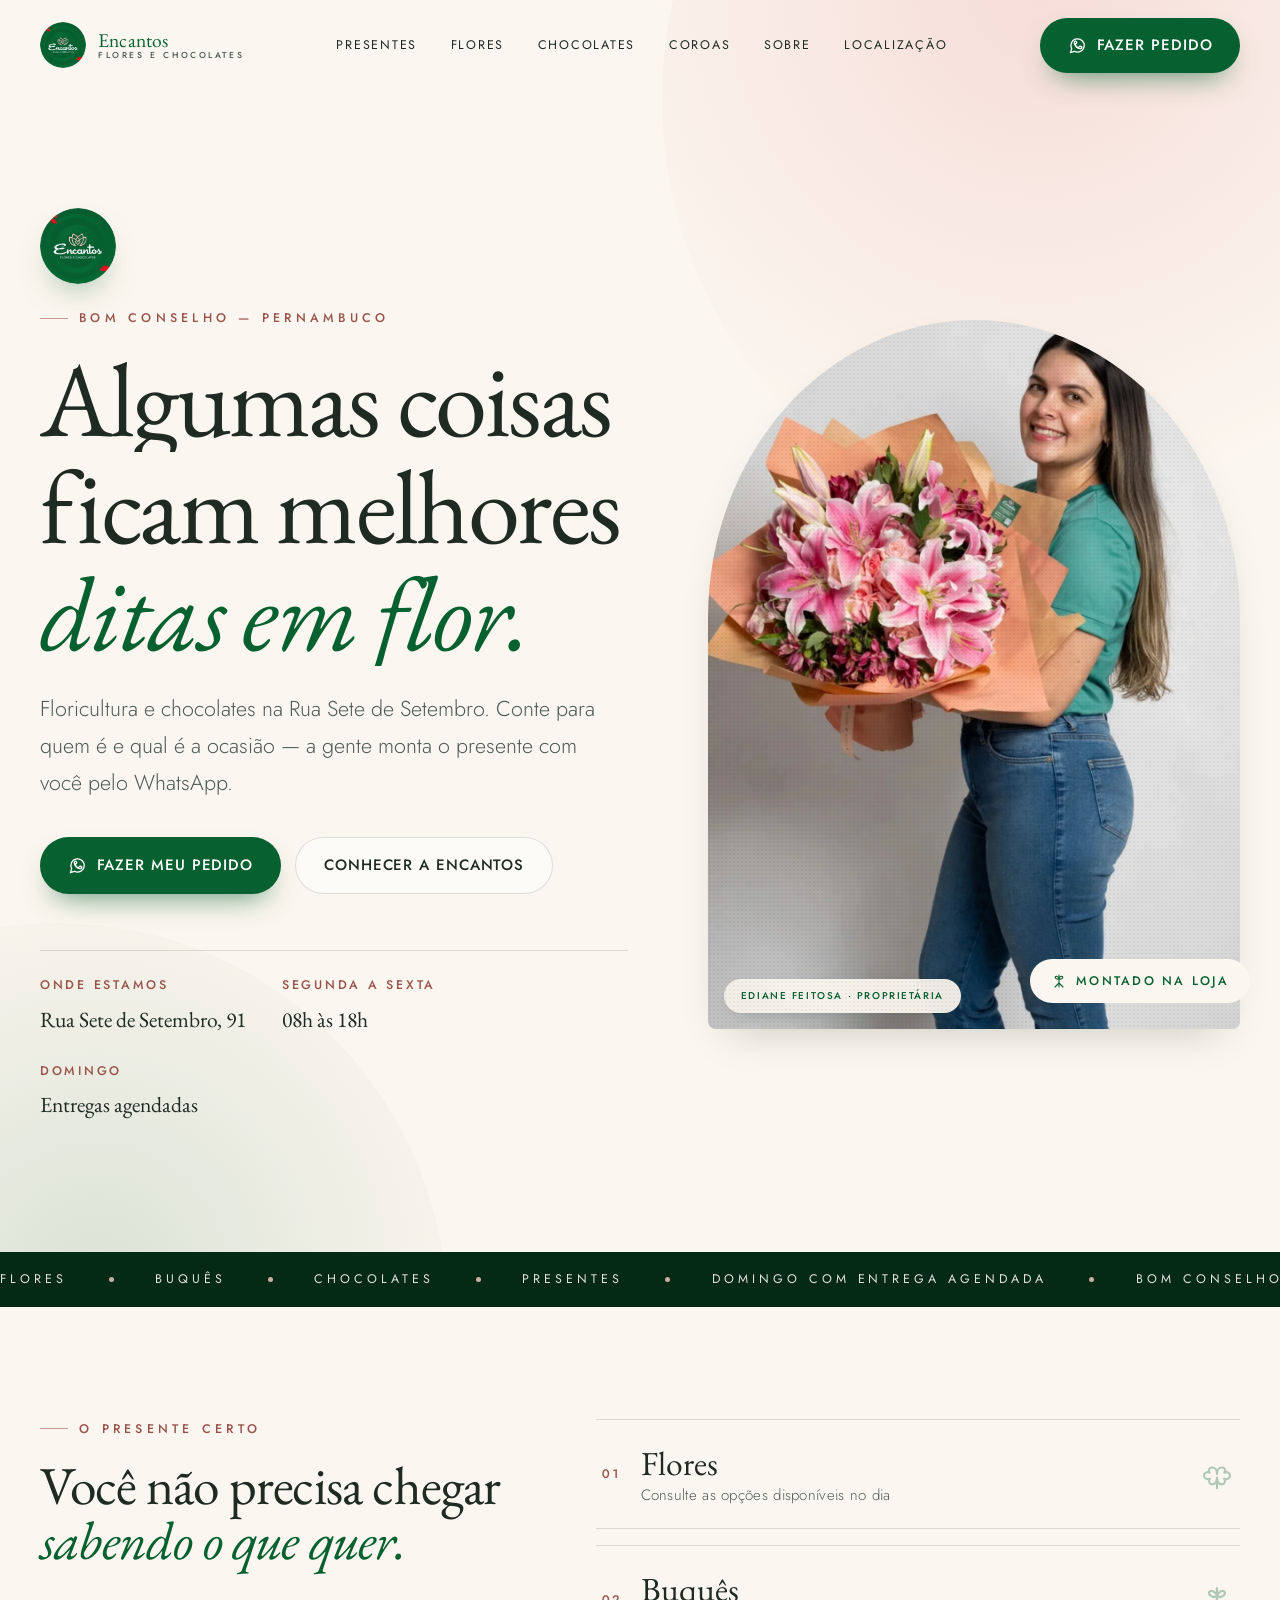
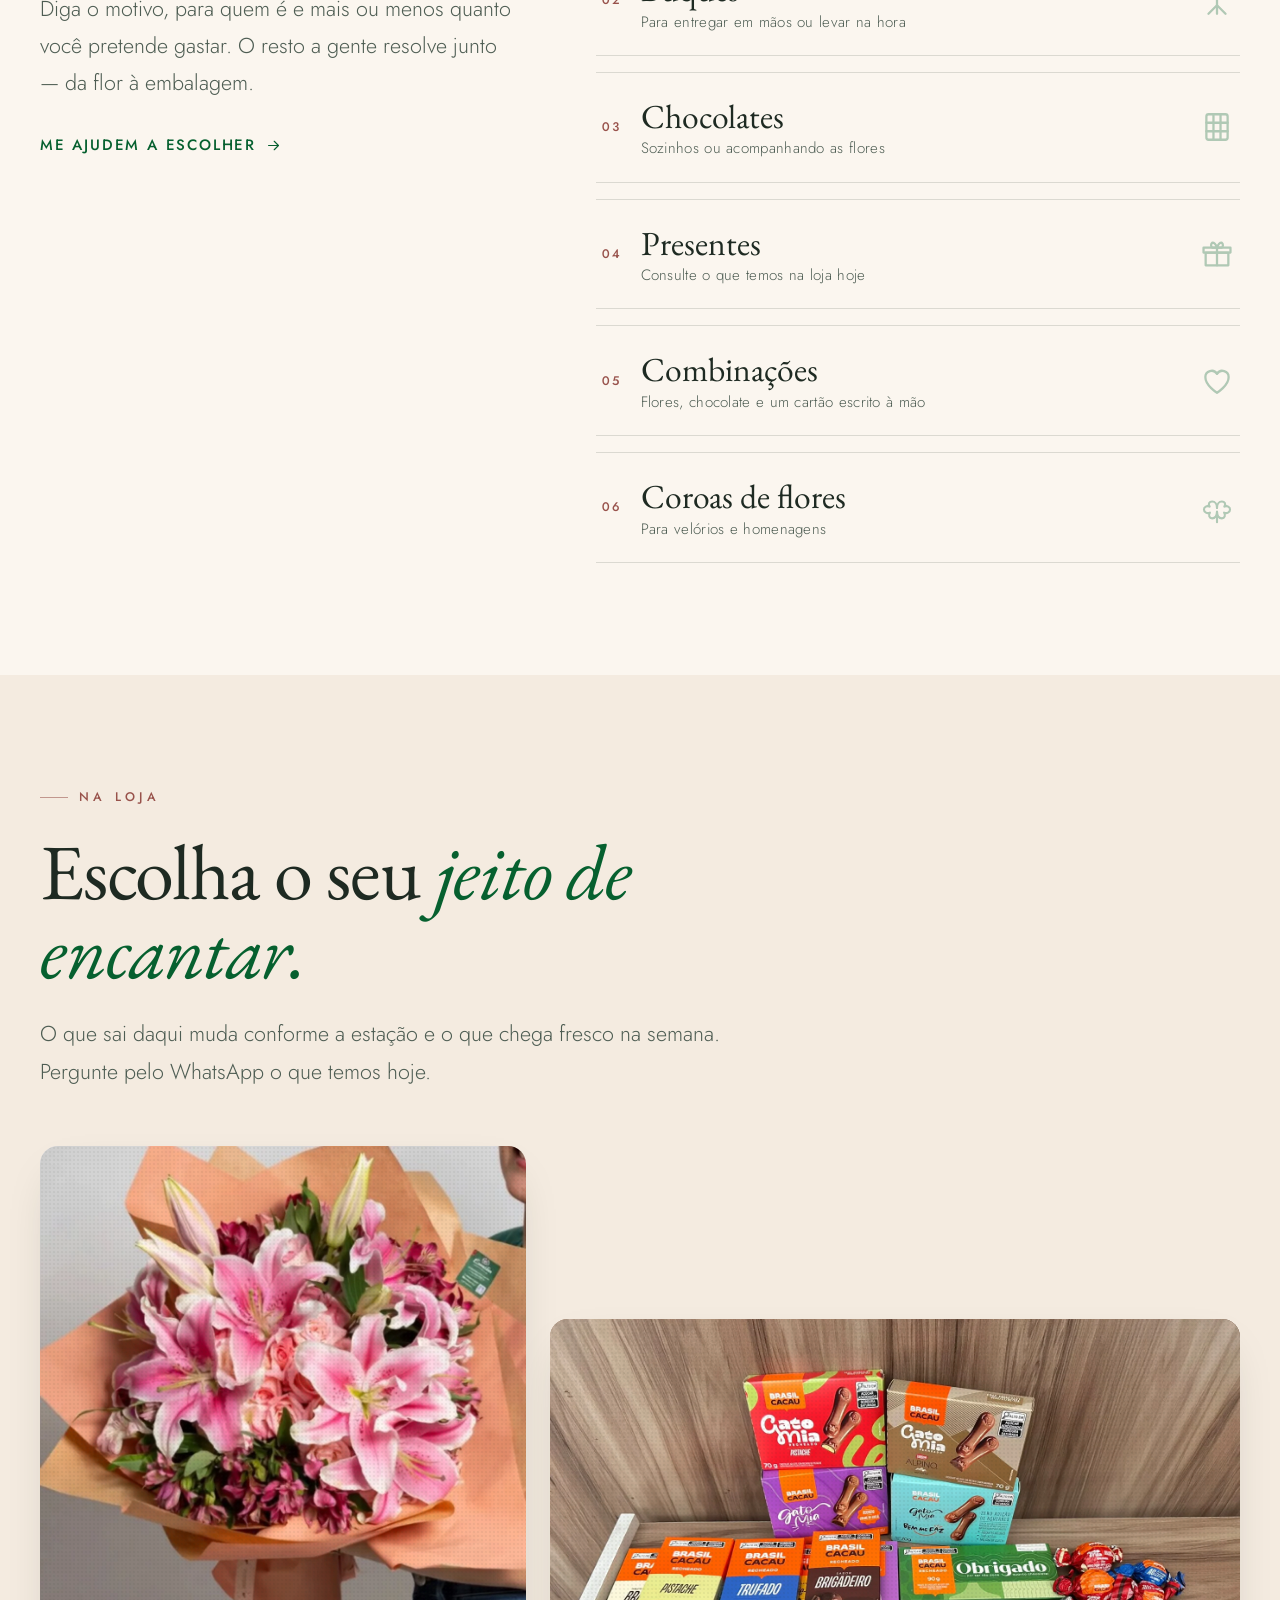
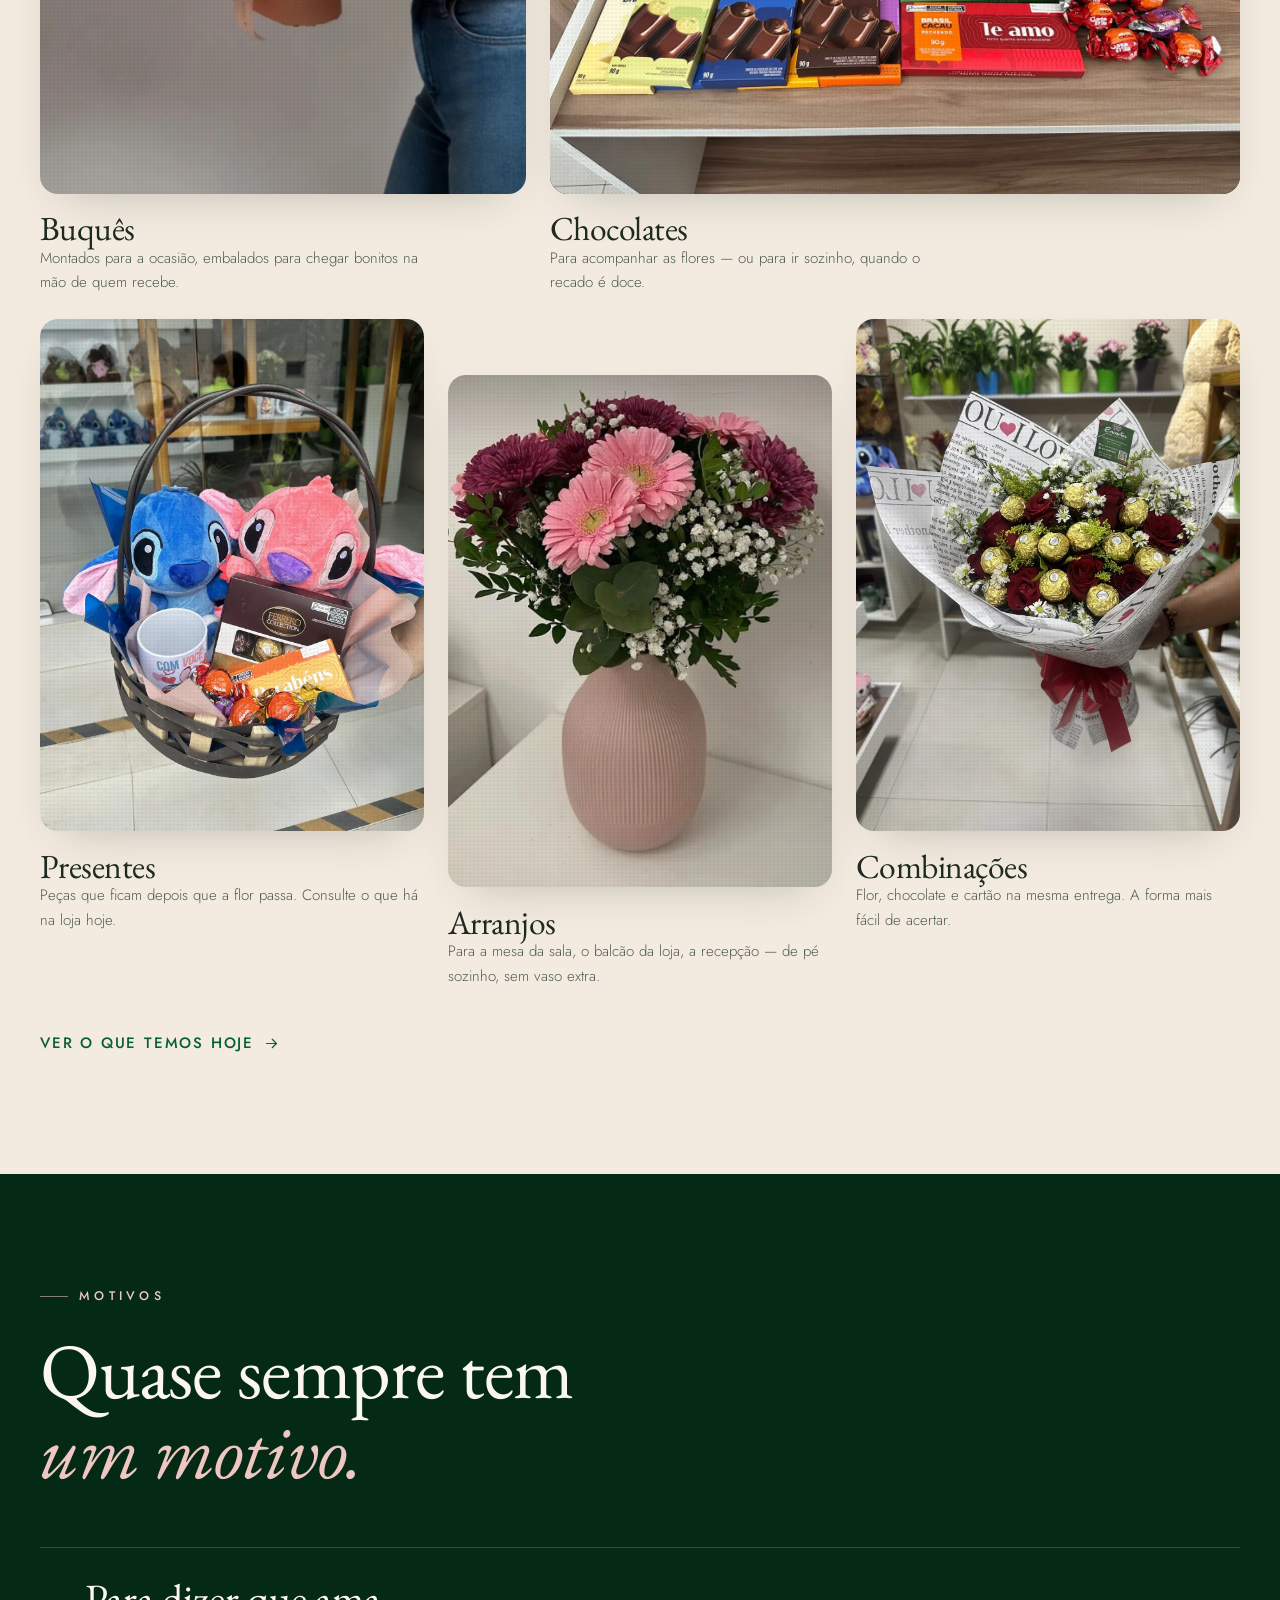
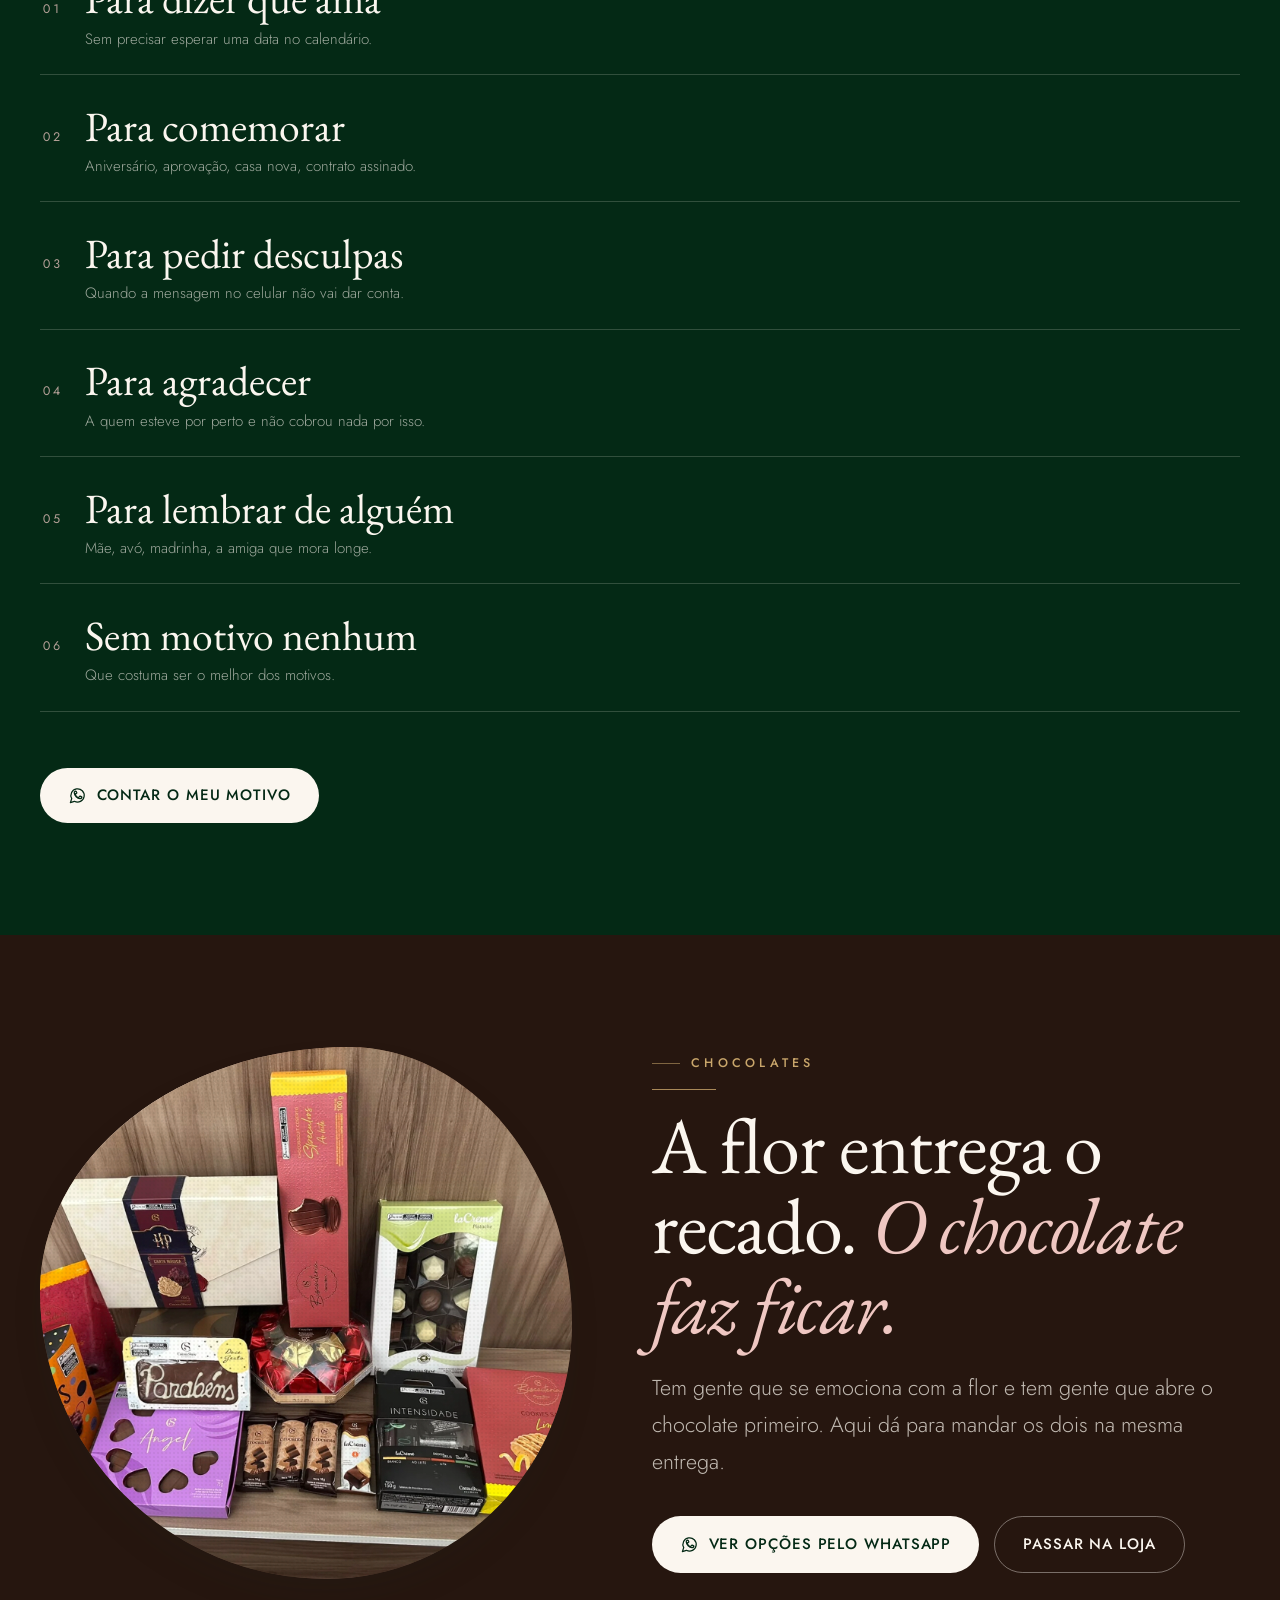
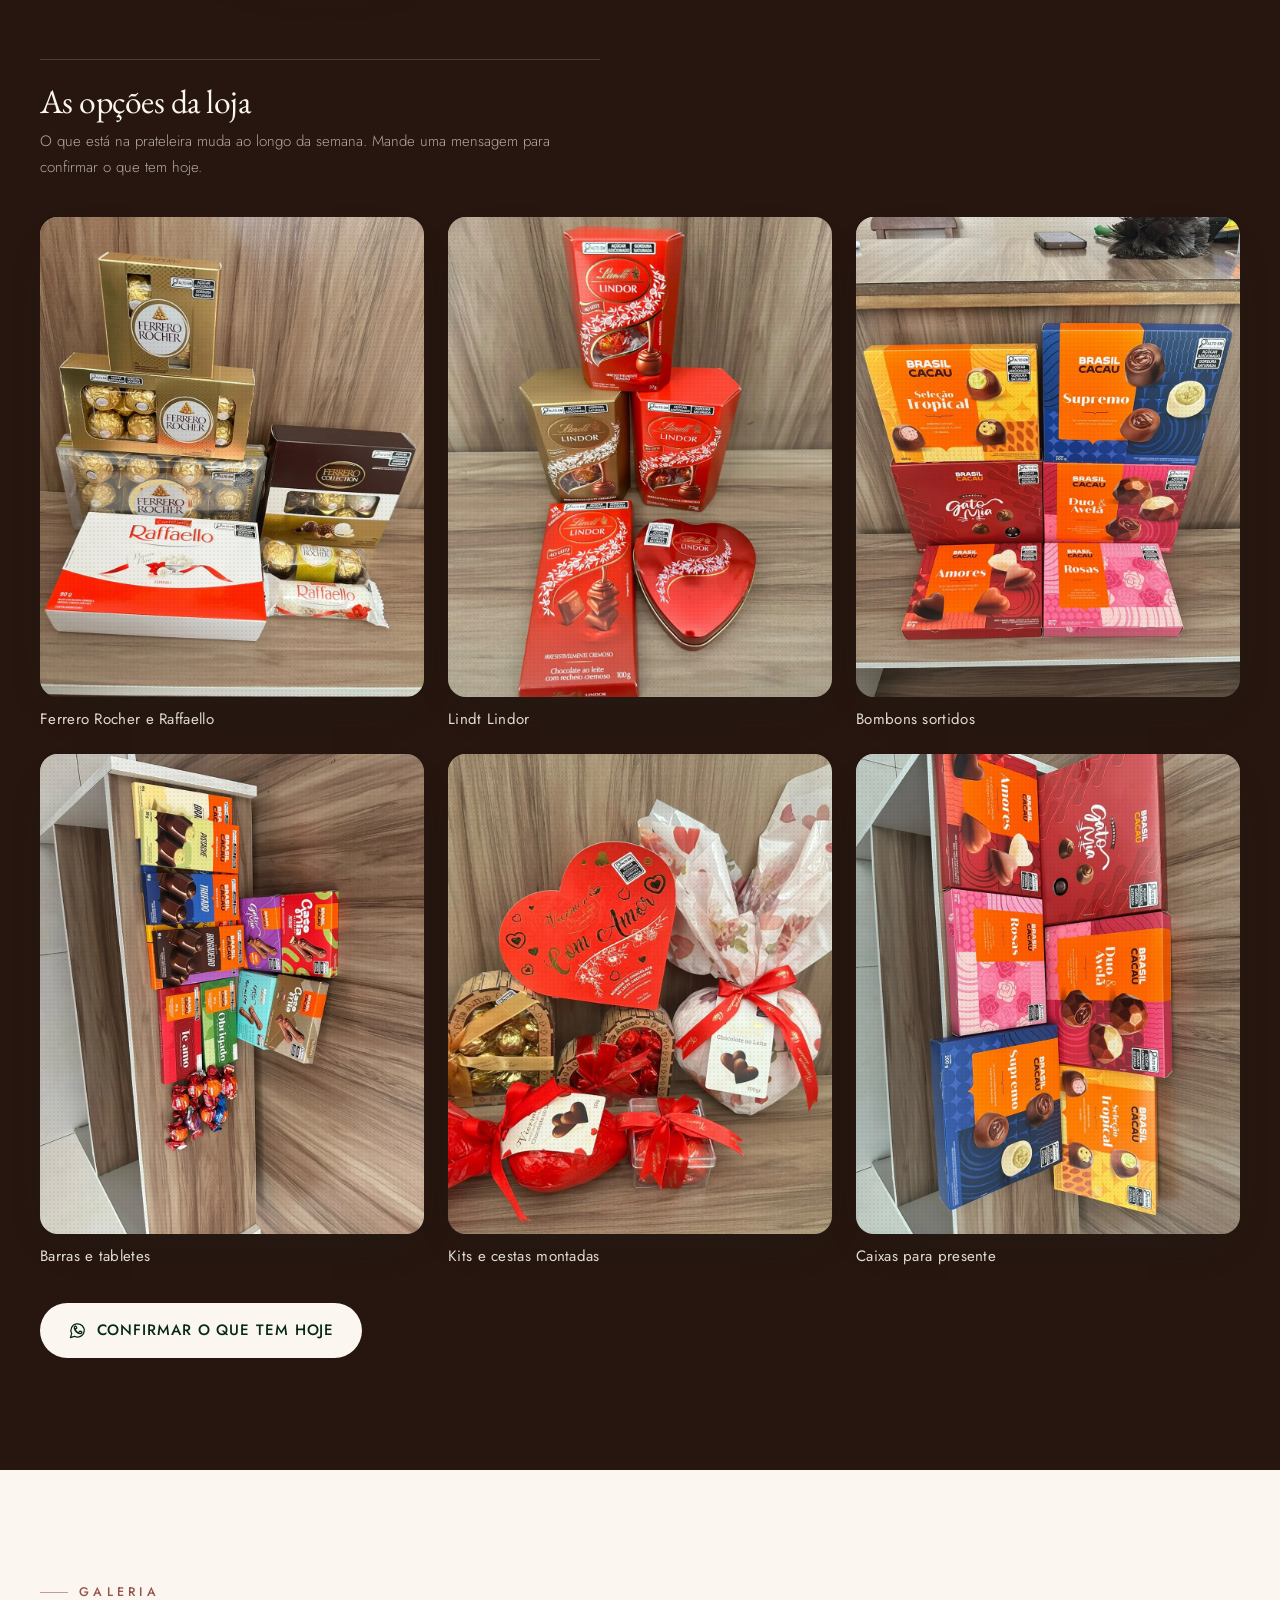
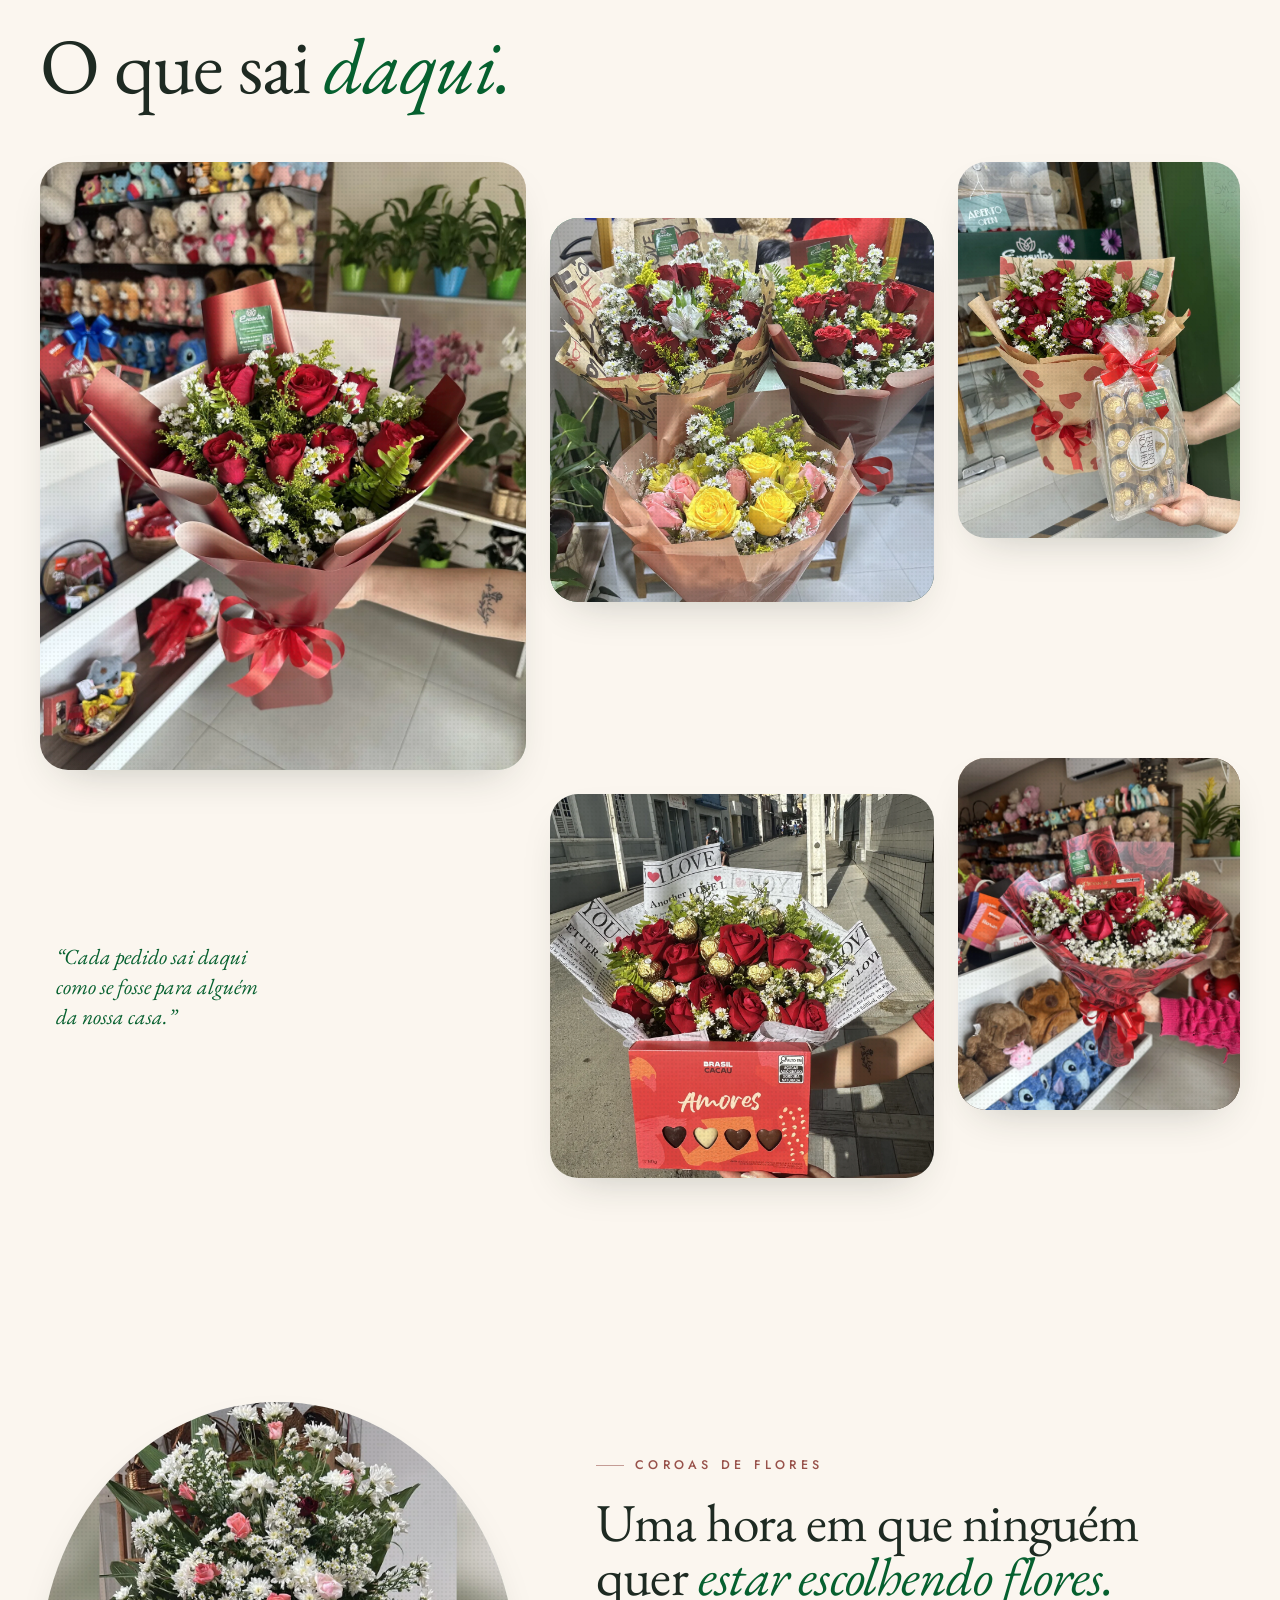
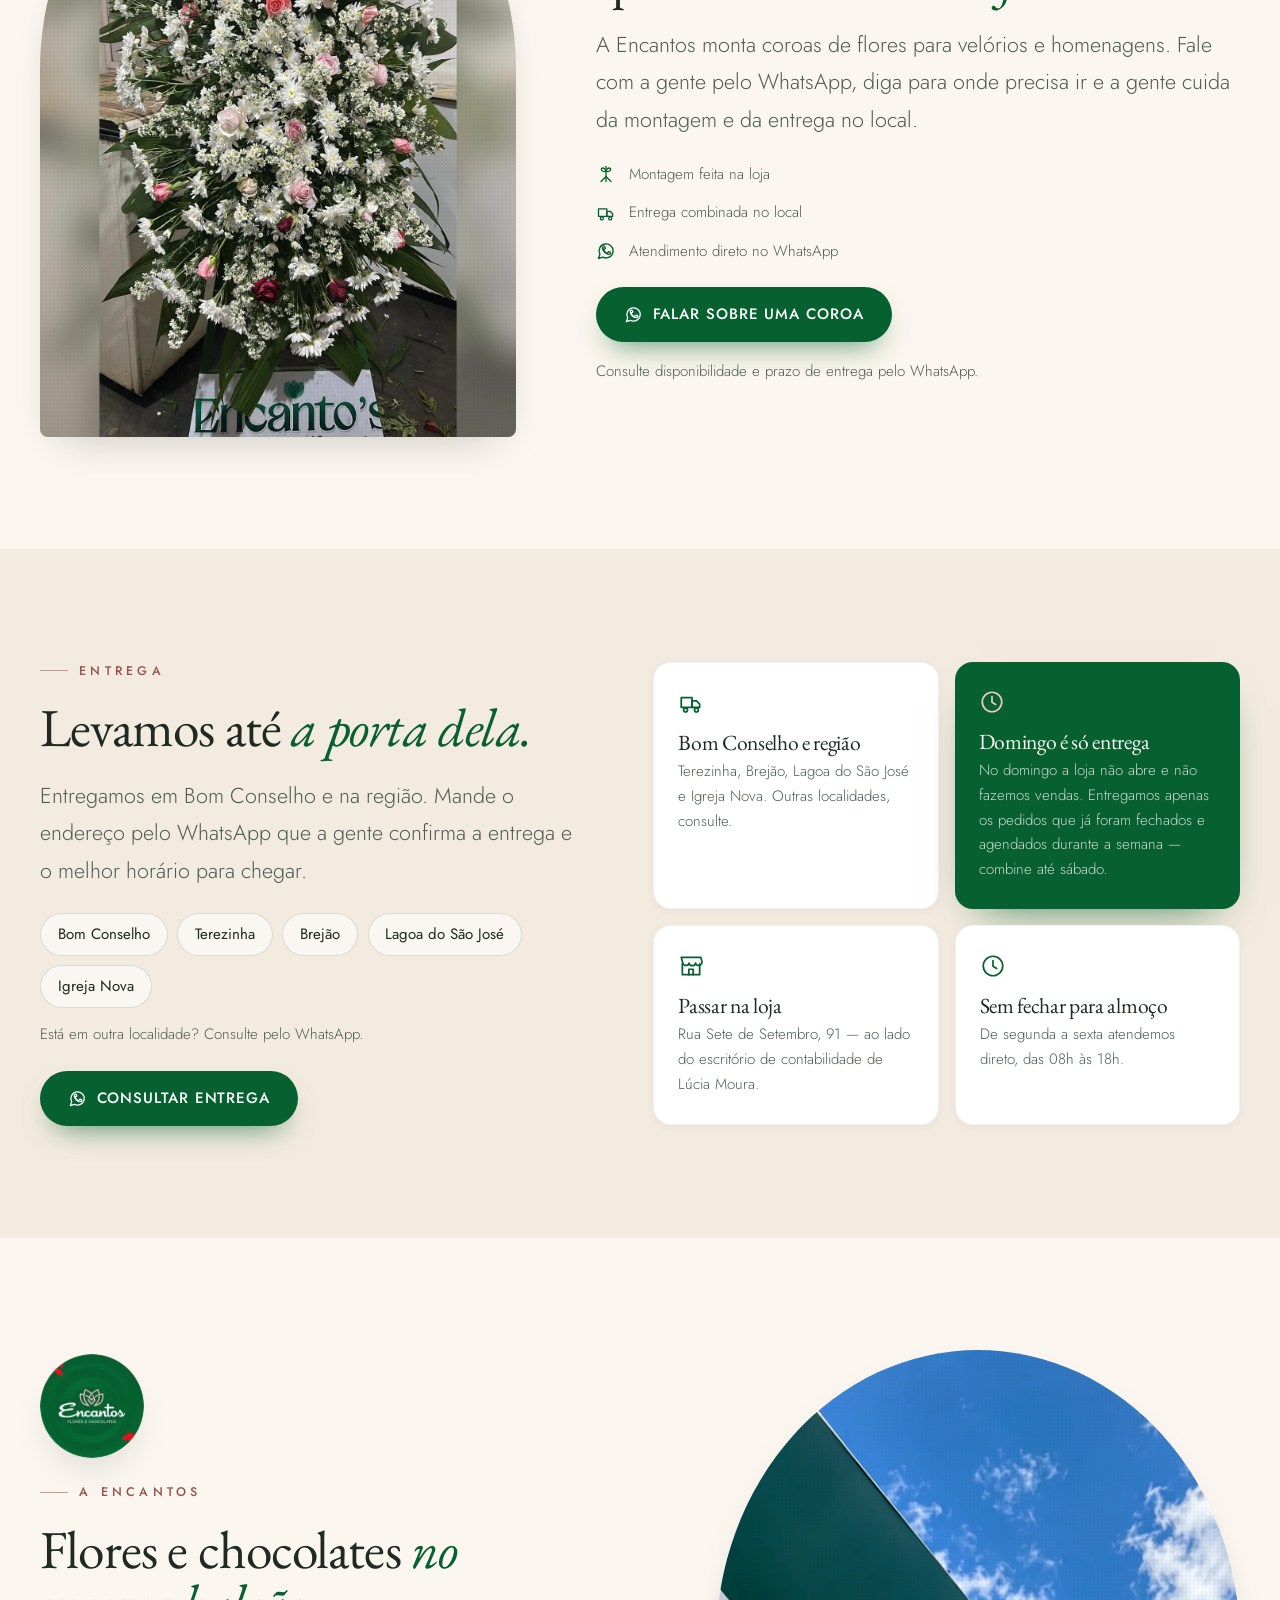
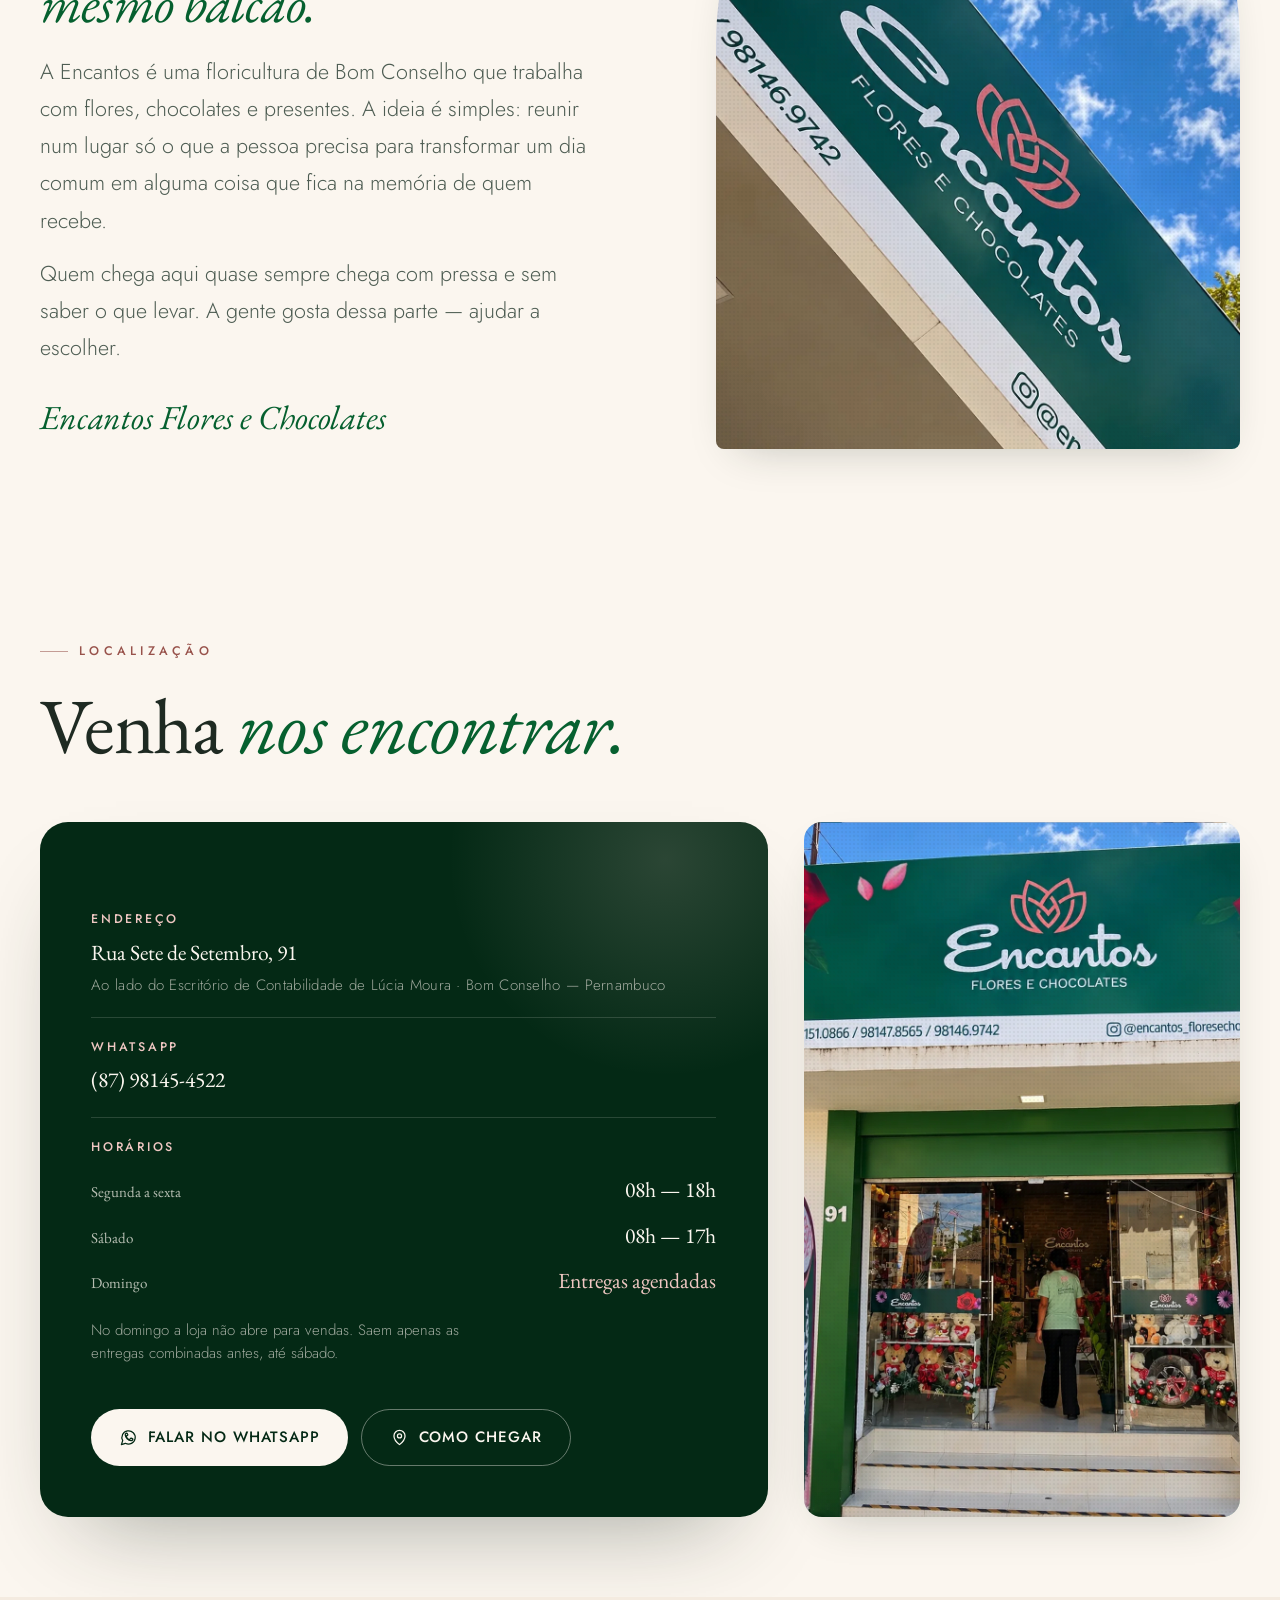
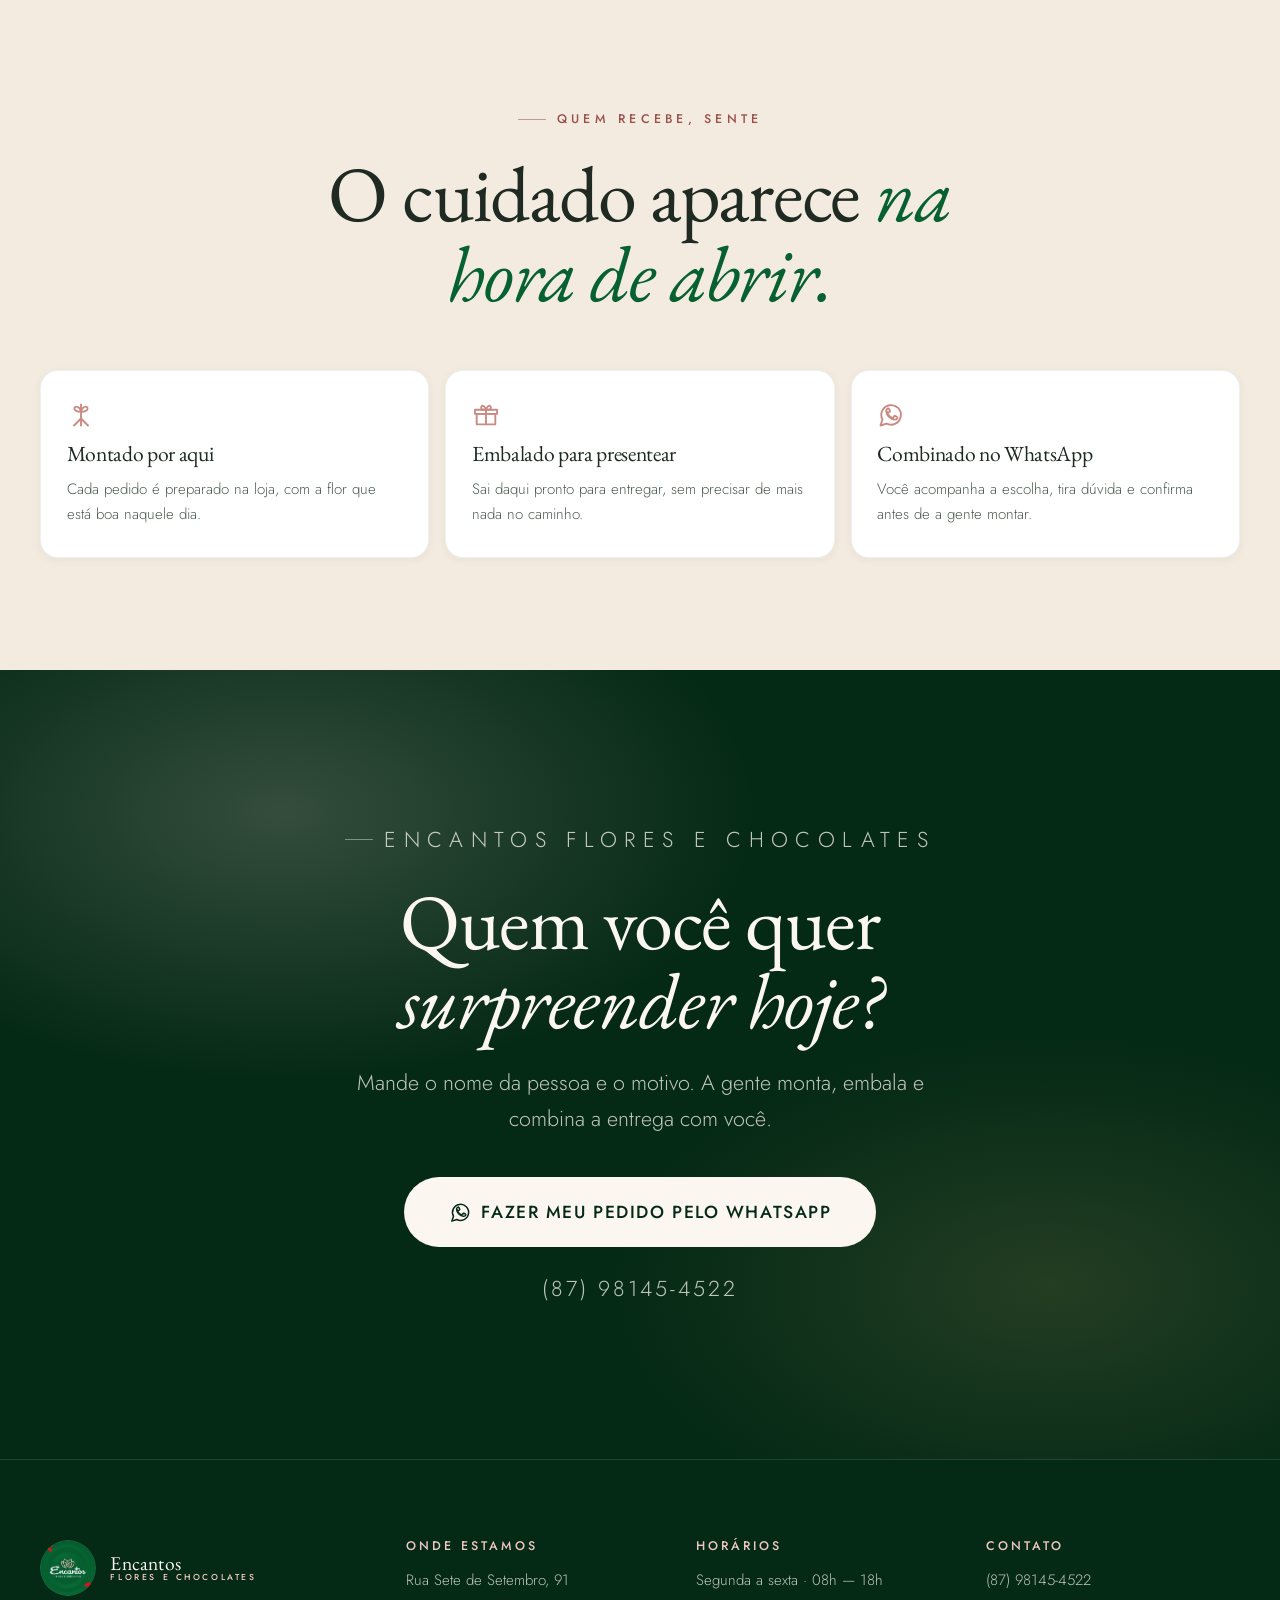
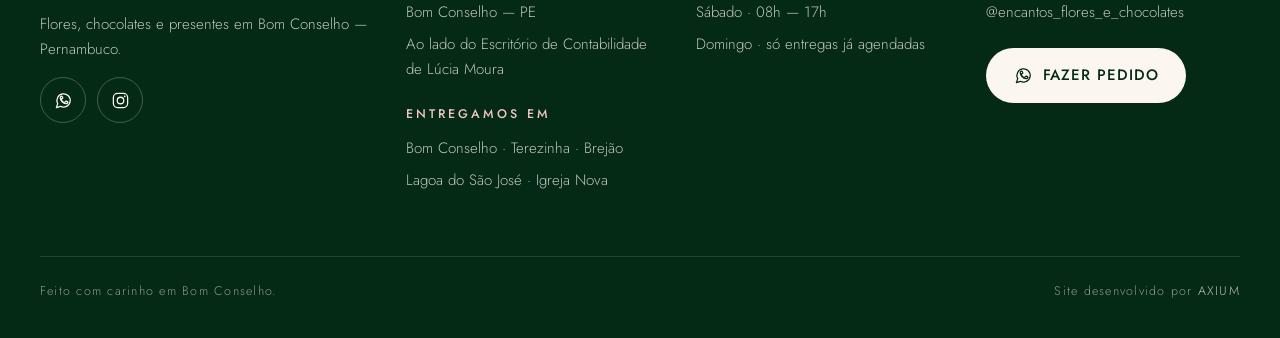
==== commit a64723ff: "Seção de opções de chocolate e coroa de flores inteira Pedidos da cliente depois de ver o site no ar" ====
--- a/encantos/index.html
+++ b/encantos/index.html
@@ -190,6 +190,7 @@
     <a class="menu__l" href="#presentes">Presentes</a>
     <a class="menu__l" href="#destaques">Flores</a>
     <a class="menu__l" href="#chocolates">Chocolates</a>
+    <a class="menu__l" href="#opcoes-chocolate">Opções de chocolate</a>
     <a class="menu__l" href="#momentos">Momentos</a>
     <a class="menu__l" href="#coroas">Coroas de flores</a>
     <a class="menu__l" href="#sobre">Sobre</a>
@@ -438,6 +439,65 @@
       </div>
     </div>
   </div>
+
+  <!-- opções de chocolate, uma a uma -->
+  <div class="envol opcoes" id="opcoes-chocolate">
+    <div class="opcoes__cabeca rev">
+      <h3>As opções da loja</h3>
+      <p>O que está na prateleira muda ao longo da semana. Mande uma mensagem para confirmar o que tem hoje.</p>
+    </div>
+
+    <ul class="opcoes__grade">
+      <li class="opcao rev">
+        <div class="ph ph--suave ph--choc" data-foto="choc-1">
+          <div class="ph__foto"></div>
+          <div class="ph__arte" aria-hidden="true" style="color:rgba(201,166,107,.4)"><svg preserveAspectRatio="xMidYMid slice"><use href="#bot-3"></use></svg></div>
+        </div>
+        <span class="opcao__nome">Ferrero Rocher e Raffaello</span>
+      </li>
+      <li class="opcao rev" data-atraso="1">
+        <div class="ph ph--suave ph--choc" data-foto="choc-2">
+          <div class="ph__foto"></div>
+          <div class="ph__arte" aria-hidden="true" style="color:rgba(201,166,107,.4)"><svg preserveAspectRatio="xMidYMid slice"><use href="#bot-2"></use></svg></div>
+        </div>
+        <span class="opcao__nome">Lindt Lindor</span>
+      </li>
+      <li class="opcao rev" data-atraso="2">
+        <div class="ph ph--suave ph--choc" data-foto="choc-3">
+          <div class="ph__foto"></div>
+          <div class="ph__arte" aria-hidden="true" style="color:rgba(201,166,107,.4)"><svg preserveAspectRatio="xMidYMid slice"><use href="#bot-1"></use></svg></div>
+        </div>
+        <span class="opcao__nome">Bombons sortidos</span>
+      </li>
+      <li class="opcao rev">
+        <div class="ph ph--suave ph--choc" data-foto="choc-4">
+          <div class="ph__foto"></div>
+          <div class="ph__arte" aria-hidden="true" style="color:rgba(201,166,107,.4)"><svg preserveAspectRatio="xMidYMid slice"><use href="#bot-2"></use></svg></div>
+        </div>
+        <span class="opcao__nome">Barras e tabletes</span>
+      </li>
+      <li class="opcao rev" data-atraso="1">
+        <div class="ph ph--suave ph--choc" data-foto="choc-5">
+          <div class="ph__foto"></div>
+          <div class="ph__arte" aria-hidden="true" style="color:rgba(201,166,107,.4)"><svg preserveAspectRatio="xMidYMid slice"><use href="#bot-3"></use></svg></div>
+        </div>
+        <span class="opcao__nome">Kits e cestas montadas</span>
+      </li>
+      <li class="opcao rev" data-atraso="2">
+        <div class="ph ph--suave ph--choc" data-foto="choc-6">
+          <div class="ph__foto"></div>
+          <div class="ph__arte" aria-hidden="true" style="color:rgba(201,166,107,.4)"><svg preserveAspectRatio="xMidYMid slice"><use href="#bot-1"></use></svg></div>
+        </div>
+        <span class="opcao__nome">Caixas para presente</span>
+      </li>
+    </ul>
+
+    <p class="opcoes__cta rev">
+      <a class="btn btn--claro" href="https://wa.me/5587981454522?text=Ol%C3%A1%21%20Quero%20saber%20quais%20chocolates%20est%C3%A3o%20dispon%C3%ADveis%20hoje." target="_blank" rel="noopener">
+        <svg aria-hidden="true"><use href="#i-zap"></use></svg> Confirmar o que tem hoje
+      </a>
+    </p>
+  </div>
 </section>
 
 <!-- ============================== GALERIA ============================== -->
--- a/encantos/assets/css/style.css
+++ b/encantos/assets/css/style.css
@@ -427,6 +427,23 @@
 .secao--choc .rotulo::before{background:var(--dourado)}
 .secao--choc .texto{color:rgba(251,246,239,.72)}
 
+/* Opções de chocolate — grade com uma foto por opção */
+.opcoes{margin-top:var(--s-6)}
+.opcoes__cabeca{
+  display:grid;gap:.7rem;padding-top:var(--s-3);border-top:1px solid rgba(251,246,239,.16);
+  margin-bottom:var(--s-4);max-width:56ch
+}
+.opcoes__cabeca h3{font-size:var(--f-xl);color:var(--creme)}
+.opcoes__cabeca p{font-size:var(--f-sm);color:rgba(251,246,239,.66);font-weight:300;line-height:1.7}
+.opcoes__grade{display:grid;grid-template-columns:repeat(2,1fr);gap:var(--s-2)}
+.opcao{display:grid;gap:.75rem}
+.opcao .ph{aspect-ratio:4/5;width:100%;transition:transform .5s var(--ease)}
+.opcao:hover .ph{transform:translateY(-4px)}
+.opcao__nome{
+  font-size:var(--f-sm);color:rgba(251,246,239,.9);font-weight:400;letter-spacing:.02em;line-height:1.4
+}
+.opcoes__cta{margin-top:var(--s-4)}
+
 /* Galeria */
 .galeria{display:grid;gap:var(--s-2)}
 .galeria .ph{width:100%}
@@ -598,6 +615,8 @@
   .choc-grade__texto{order:2}
   .choc-grade__arte{order:1}
 
+  .opcoes__grade{grid-template-columns:repeat(3,1fr);gap:var(--s-3)}
+
   .galeria{grid-template-columns:repeat(12,1fr);gap:var(--s-3)}
   .ga{grid-column:span 5}
   .gb{grid-column:span 4;margin-top:var(--s-5)}
